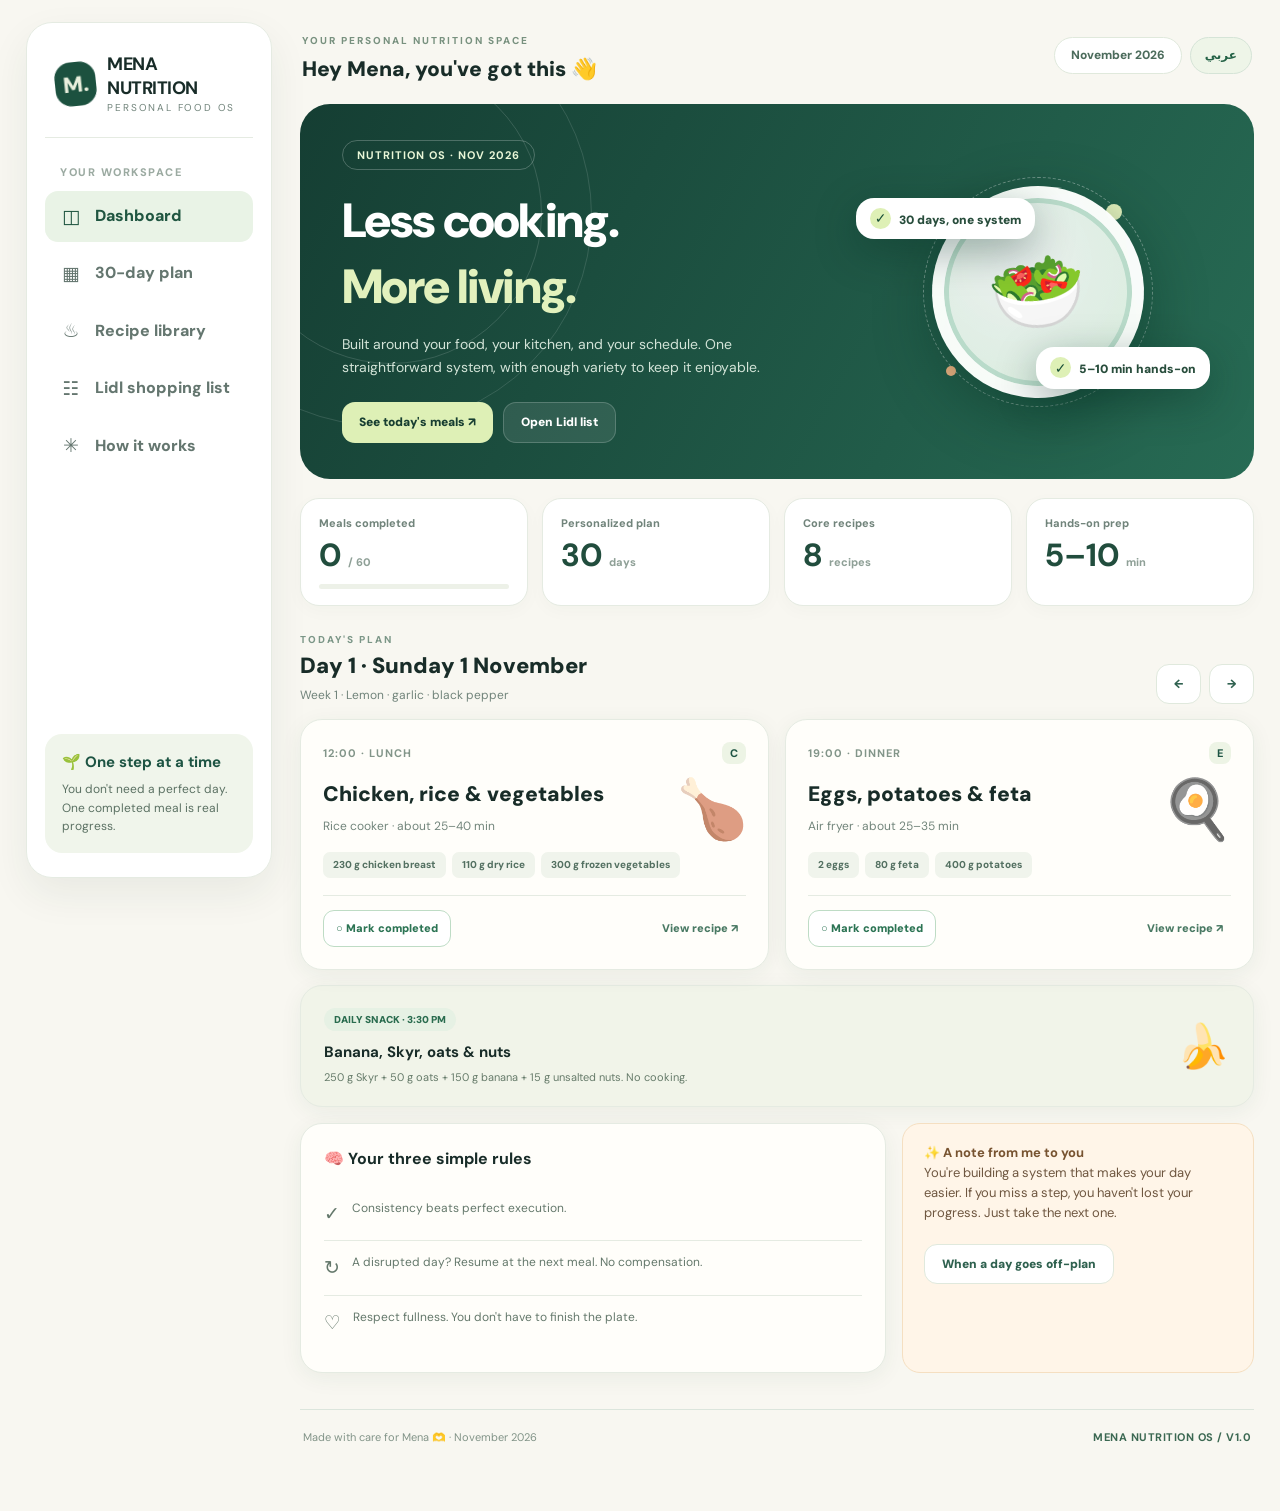
==== index.html @ a4ba0a3b "Publish English dashboard as main page" ====
<!doctype html>
<html lang="en" dir="ltr">
<head>
  <meta charset="utf-8">
  <meta name="viewport" content="width=device-width, initial-scale=1">
  <meta name="theme-color" content="#173c32">
  <meta name="description" content="Mena Nutrition OS: a personal 30-day meal plan with eight easy air-fryer and rice-cooker recipes, progress tracking and a Lidl shopping list.">
  <title>Mena Nutrition OS | November 2026</title>
  <link rel="preconnect" href="https://fonts.googleapis.com">
  <link rel="preconnect" href="https://fonts.gstatic.com" crossorigin>
  <link href="https://fonts.googleapis.com/css2?family=Cairo:wght@400;500;600;700;800;900&family=DM+Sans:wght@400;500;600;700&display=swap" rel="stylesheet">
  <link rel="stylesheet" href="style.css">
  <style>
    body{font-family:'DM Sans',system-ui,sans-serif;line-height:1.55}
    .nav-btn,.recipe-card,.calendar-day{text-align:left}
    .hero h2{letter-spacing:-1.7px}
    .hero p{line-height:1.7}
    .hero-art{order:2}
    .logo{letter-spacing:0}
    .meal-icon{left:auto;right:20px}
    .bubble1{right:auto;left:-8px}.bubble2{left:auto;right:2px}
    .bubble1:before,.bubble2:before{margin-left:0;margin-right:8px}
    .modal-close{left:auto;right:17px}
    .guide ul,.modal-list{padding-left:20px;padding-right:0}
    .shop-item input{margin-left:0;margin-right:8px}
    .calendar-food{font-size:10px}
    .footer strong{letter-spacing:.5px}
    .lang-btn{font-size:12px;border:1px solid #d5e4d7;border-radius:99px;padding:8px 14px;background:#eef5e8;color:#246246;font-weight:900}
    .lang-btn:hover{background:#ddecdb}
    .top-actions{display:flex;align-items:center;gap:8px}
    .meal-card-footer .mark-done{font-family:'DM Sans',sans-serif}
    @media(max-width:820px){.hero-art{left:auto;right:-95px}.topbar .today-pill{display:none}}
  </style>
</head>
<body>
<div class="shell">
  <aside class="sidebar">
    <div class="logo"><div class="logo-mark">M.</div><div><strong>MENA NUTRITION</strong><small>PERSONAL FOOD OS</small></div></div>
    <div class="nav-title">YOUR WORKSPACE</div>
    <nav class="nav" aria-label="Main navigation">
      <button class="nav-btn active" data-section="dashboard"><span class="nav-icon">◫</span>Dashboard</button>
      <button class="nav-btn" data-section="calendar"><span class="nav-icon">▦</span>30-day plan</button>
      <button class="nav-btn" data-section="recipes"><span class="nav-icon">♨</span>Recipe library</button>
      <button class="nav-btn" data-section="shopping"><span class="nav-icon">☷</span>Lidl shopping list</button>
      <button class="nav-btn" data-section="guide"><span class="nav-icon">✳</span>How it works</button>
    </nav>
    <div class="sidebar-bottom"><b>🌱 One step at a time</b>You don't need a perfect day. One completed meal is real progress.</div>
  </aside>
  <main class="main">
    <header class="topbar"><div><span class="eyebrow">YOUR PERSONAL NUTRITION SPACE</span><h1>Hey Mena, you've got this 👋</h1></div><div class="top-actions"><div class="today-pill" id="today-date">November 2026</div><a class="lang-btn" href="ar.html" lang="ar" dir="rtl">عربي</a></div></header>
    <section class="hero"><div class="hero-copy"><div class="hero-tag">NUTRITION OS · NOV 2026</div><h2>Less cooking.<br><span>More living.</span></h2><p>Built around your food, your kitchen, and your schedule. One straightforward system, with enough variety to keep it enjoyable.</p><div class="hero-actions"><button class="btn btn-primary" data-go="dashboard">See today's meals ↗</button><button class="btn btn-ghost" data-go="shopping">Open Lidl list</button></div></div><div class="hero-art" aria-hidden="true"><div class="orbit"></div><div class="plate">🥗</div><div class="food-bubble bubble1">30 days, one system</div><div class="food-bubble bubble2">5–10 min hands-on</div></div></section>
    <div class="stats" aria-label="Program overview">
      <div class="stat"><div class="stat-label">Meals completed</div><div class="stat-main"><div class="stat-value" id="stat-done">0</div><div class="stat-unit">/ 60</div></div><div class="stat-progress"><span id="stat-bar"></span></div></div>
      <div class="stat"><div class="stat-label">Personalized plan</div><div class="stat-main"><div class="stat-value">30</div><div class="stat-unit">days</div></div></div>
      <div class="stat"><div class="stat-label">Core recipes</div><div class="stat-main"><div class="stat-value">8</div><div class="stat-unit">recipes</div></div></div>
      <div class="stat"><div class="stat-label">Hands-on prep</div><div class="stat-main"><div class="stat-value">5–10</div><div class="stat-unit">min</div></div></div>
    </div>
    <section class="section active" id="dashboard">
      <div class="section-title"><div><div class="kicker">TODAY'S PLAN</div><h3 id="day-heading">Day one</h3><p id="day-subtitle">Two main meals, one easy snack. That's the structure.</p></div><div style="display:flex;gap:8px"><button class="btn btn-outline" id="prev-day" aria-label="Previous day">←</button><button class="btn btn-outline" id="next-day" aria-label="Next day">→</button></div></div>
      <div class="day-grid" id="today-meals"></div>
      <div style="height:15px"></div>
      <div class="snack-card card"><div><span class="badge">DAILY SNACK · 3:30 PM</span><h4 style="margin-top:10px">Banana, Skyr, oats & nuts</h4><p>250 g Skyr + 50 g oats + 150 g banana + 15 g unsalted nuts. No cooking.</p></div><div class="snack-emoji" aria-hidden="true">🍌</div></div>
      <div class="info-row"><div class="card info-panel"><h4>🧠 Your three simple rules</h4><div class="rule"><span class="rule-icon">✓</span><span>Consistency beats perfect execution.</span></div><div class="rule"><span class="rule-icon">↻</span><span>A disrupted day? Resume at the next meal. No compensation.</span></div><div class="rule"><span class="rule-icon">♡</span><span>Respect fullness. You don't have to finish the plate.</span></div></div><div class="note-card"><b>✨ A note from me to you</b><br>You're building a system that makes your day easier. If you miss a step, you haven't lost your progress. Just take the next one.<br><br><button class="btn btn-outline" id="reset-support">When a day goes off-plan</button></div></div>
    </section>
    <section class="section" id="calendar"><div class="section-title"><div><div class="kicker">YOUR NOVEMBER ROADMAP</div><h3>Thirty days. Zero daily decisions.</h3><p>The weekly structure stays the same; the flavors change.</p></div></div><div class="week-tabs" id="week-tabs"></div><div class="week-banner" id="week-banner"></div><div class="calendar" id="calendar-grid"></div></section>
    <section class="section" id="recipes"><div class="section-title"><div><div class="kicker">RECIPE LIBRARY</div><h3>Eight meals you'll actually make</h3><p>Open any recipe for exact amounts and an appliance-friendly method.</p></div></div><div class="recipe-tools"><div class="filters"><button class="filter active" data-filter="all">All recipes</button><button class="filter" data-filter="rice">🍚 Rice cooker</button><button class="filter" data-filter="air">♨ Air fryer</button></div><span class="badge">Portions for one adult</span></div><div class="recipes-grid" id="recipes-grid"></div></section>
    <section class="section" id="shopping"><div class="section-title"><div><div class="kicker">YOUR LIDL RUN, SIMPLIFIED</div><h3>One list. Ready to shop. 🛒</h3><p>Stock your pantry monthly and buy fresh items each week.</p></div><div class="shop-actions"><button class="btn btn-outline" id="copy-shopping">⧉ Copy list</button><button class="btn btn-outline" id="reset-shopping">↻ Reset checks</button></div></div><div class="shopping-intro"><div class="shopping-callout"><h4>🧺 Shop in two simple rounds</h4><p>Buy rice, oats, tins, oil and seasonings for the whole month. Then get chicken, fish, potatoes, vegetables, Skyr and bananas weekly. Freeze extra raw meat in single-meal portions.</p></div><div class="shopping-info"><b id="shopping-count">0 / 0</b><span>items checked off</span></div></div><div class="shopping-list" id="shopping-groups"></div></section>
    <section class="section" id="guide"><div class="section-title"><div><div class="kicker">YOUR QUICK-START GUIDE</div><h3>Make the machines do the work</h3><p>Actual cooking times depend on your appliance and portion size.</p></div></div><div class="guide-grid"><div class="card guide"><div class="guide-big">🍚</div><h4>Rice cooker</h4><p>Rice and vegetables go in the pot. Salmon or chicken can go in a steaming tray only if your model supports cooking them safely. Follow its water markings.</p><ul><li>Add canned tuna after the rice finishes.</li><li>Chicken must reach 74°C inside; salmon 63°C.</li><li>Never leave cooked rice cooling in the cooker.</li></ul></div><div class="card guide"><div class="guide-big">♨️</div><h4>Air fryer</h4><p>Start small potato cubes at about 190°C for 12–15 minutes, then add the protein and vegetables at the right time for your basket and cut sizes.</p><ul><li>Ground beef must reach 71°C internally.</li><li>Cook eggs and egg dishes until fully set.</li><li>Times are guides; a food thermometer matters.</li></ul></div><div class="card guide"><div class="guide-big">🥣</div><h4>Your eating rhythm</h4><p>12:00 first meal, 15:30 Skyr-and-banana snack, 19:00 second meal.</p><p>Times are flexible. Eat earlier or add enough food when you're genuinely hungry. The plan shouldn't force excessive restriction or fasting.</p></div><div class="card guide"><div class="guide-big">🌱</div><h4>Numbers are guides</h4><p>Roughly 2,200–2,400 kcal and around 120–160 g protein per day, depending on products and preparation. These are estimates, not a strict calorie prescription.</p><p>Regular eating and comfortable fullness matter more than hitting exact numbers.</p></div></div><div class="note-card" style="margin-top:17px"><b>⚠️ Rice safety:</b> Cool cooked rice promptly, refrigerate and use within 24 hours, or freeze it. Reheat until steaming hot, only once. Use a thermometer for meat and fish, especially when steaming raw proteins.</div><div class="disclaimer">Personal food-organization plan, based on the stated preferences. Not written or medically approved by a dietitian or physician. General references: German Nutrition Society (DGE), Food Standards Agency, FoodSafety.gov.</div></section>
    <footer class="footer"><span>Made with care for Mena 🫶 · November 2026</span><strong>MENA NUTRITION OS / V1.0</strong></footer>
  </main>
</div>
<nav class="mobile-nav" aria-label="Mobile navigation"><button class="active" data-section="dashboard"><span>◫</span>Today</button><button data-section="calendar"><span>▦</span>Month</button><button data-section="recipes"><span>♨</span>Recipes</button><button data-section="shopping"><span>☷</span>Lidl</button><button data-section="guide"><span>✳</span>Guide</button></nav>
<div class="modal-backdrop" id="modal-backdrop" role="presentation"><div class="modal" role="dialog" aria-modal="true" aria-labelledby="modal-heading"><button class="modal-close" id="close-modal" aria-label="Close">×</button><div id="modal-content"></div></div></div>
<div class="toast" id="toast" role="status" aria-live="polite"></div>
<script>
(() => {
 'use strict';
 const ingredients={
  C:['230 g chicken breast','110 g dry rice','300 g frozen vegetables','10 g olive oil'],
  P:['230 g chicken breast','450 g potatoes','300 g vegetables','15 g olive oil'],
  L:['180 g salmon','100 g dry rice','300 g vegetables','5 g olive oil'],
  T:['150 g drained tuna','110 g dry rice','300 g vegetables','50 g feta','10 g olive oil'],
  K:['200 g lean ground beef','450 g potatoes','300 g vegetables','100 g passata','15 g olive oil'],
  E:['2 eggs','80 g feta','400 g potatoes','300 g vegetables','10 g olive oil'],
  B:['240 g drained chickpeas','70 g dry rice','1 egg','50 g feta','300 g vegetables','100 g passata','10 g olive oil'],
  S:['180 g salmon','400 g potatoes','300 g vegetables','10 g olive oil']
 };
 const recipes={
  C:{name:'Chicken, rice & vegetables',emoji:'🍗',device:'rice',mins:'25–40',tag:'Rice cooker',steps:['Rinse the rice, add water according to your cooker, then add the vegetables.','Place small pieces of raw chicken in a steamer tray designed for cooking meat, if your model supports it.','Run the cooker until the chicken reaches 74°C at its center. If your cooker cannot steam meat reliably, cook the chicken in the air fryer instead.'],tip:'Try lemon, garlic and black pepper. Never assume a rice cycle fully cooks chicken.'},
  P:{name:'Chicken & crispy potatoes',emoji:'🍟',device:'air',mins:'25–35',tag:'Air fryer',steps:['Dice the potatoes, coat with oil and seasoning.','Start the potatoes at about 190°C for 12–15 minutes.','Add the chicken and vegetables, then continue until the chicken is fully cooked and reads 74°C inside. Toss as needed.'],tip:'For a richer flavor, replace 5 g of the oil with 5 g ghee rather than adding it on top.'},
  L:{name:'Salmon, rice & vegetables',emoji:'🐟',device:'rice',mins:'20–35',tag:'Rice cooker',steps:['Rinse rice and set the water according to your cooker.','Add the vegetables; place salmon in the steaming basket above the rice.','Cook until rice is ready and salmon reaches 63°C or flakes easily and is opaque. Finish with lemon.'],tip:'Defrost frozen salmon according to its package instructions.'},
  T:{name:'Tuna, rice & feta',emoji:'🥫',device:'rice',mins:'20–30',tag:'Rice cooker',steps:['Cook the rice and vegetables in the rice cooker.','After cooking, stir in drained tuna, feta and olive oil.','Season with lemon and black pepper, then serve.'],tip:'Your easiest backup meal on a busy day. No raw meat to prepare.'},
  K:{name:'Lean beef kofta & potatoes',emoji:'🥩',device:'air',mins:'25–35',tag:'Air fryer',steps:['Shape the lean mince into small kofta patties with cumin and paprika.','Start the potatoes in the air fryer, then add the kofta and vegetables as space allows.','Cook the ground beef to 71°C internally. Serve with seasoned passata.'],tip:'Split a 400 g ground-beef pack into two 200 g portions and freeze the second.'},
  E:{name:'Eggs, potatoes & feta',emoji:'🍳',device:'air',mins:'25–35',tag:'Air fryer',steps:['Begin cooking the potatoes and vegetables first.','Combine eggs and feta in an air-fryer-safe baking dish, then place it with the potatoes.','Continue until the eggs are fully set.'],tip:'Paprika and chili give this one an Egyptian-inspired flavor.'},
  B:{name:'Chickpea, rice & egg bowl',emoji:'🫘',device:'rice',mins:'25–35',tag:'Rice cooker',steps:['Combine rice, drained chickpeas, vegetables, passata and suitable water.','Cook the egg thoroughly using an appropriate steamer tray or a separate safe step for your cooker.','Stir in feta and olive oil after cooking.'],tip:'Chickpeas add fiber and variety without making you prepare another meat portion.'},
  S:{name:'Salmon & roasted potatoes',emoji:'🐠',device:'air',mins:'25–35',tag:'Air fryer',steps:['Season potato cubes with oil, garlic and rosemary, then start cooking them.','Add the salmon and vegetables later, to avoid drying out the fish.','Cook until salmon reaches 63°C or is opaque and flakes easily.'],tip:'A squeeze of fresh lemon at serving makes a big difference.'}
 };
 const pattern=[['C','E'],['P','T'],['L','B'],['K','E'],['C','B'],['S','P'],['P','B']];
 const flavors=[['Lemon · garlic · black pepper','Start fresh and simple.'],['Paprika · cumin · chili','An Egyptian-inspired twist.'],['Curry · turmeric · garlic','A new flavor without new complexity.'],['Thyme · rosemary · lemon','Herbs, comfort and familiar staples.'],['Your favorite seasoning','Finish with whatever worked best.']];
 const days=Array.from({length:30},(_,i)=>({number:i+1,lunch:pattern[i%7][0],dinner:pattern[i%7][1]}));
 const shopping={
  pantry:{title:'📦 Monthly pantry run',subtitle:'Buy once at the beginning',items:[['Golden Sun rice','3 kg'],['Oats / Haferflocken','1.5 kg'],['Nixe tuna in its own juice','5 cans, ~150 g drained each'],['Canned chickpeas','12 cans, ~240 g drained each'],['Olive oil','1 liter'],['Unsalted nuts','500 g'],['Passierte Tomaten','4 × 500 g'],['Spices','Garlic, pepper, cumin, paprika, curry, thyme, rosemary']]},
  weekly:{title:'🥬 Weekly fresh run · weeks 1–4',subtitle:'Repeat this list each week',items:[['Chicken breast / Hähnchenbrust','1.15 kg'],['Ocean Sea salmon fillets','360–400 g'],['Metzgerfrisch Rinderhackfleisch light','200 g (400 g pack lasts 2 weeks)'],['Potatoes / Kartoffeln','3 kg'],['Frozen mixed vegetables, no sauce','4.2 kg'],['Eggs / Eier','7'],['Feta Natur','360 g'],['Milbona Skyr Natur','1.75 kg (buy 4 × 500 g)'],['Bananas / Bananen','~1.05 kg']]},
  last:{title:'🌿 Final two days · Nov 29–30',subtitle:'In addition to remaining pantry items',items:[['Chicken breast','460 g'],['Potatoes','850 g'],['Frozen vegetables','1.2 kg'],['Eggs','2'],['Feta','130 g'],['Milbona Skyr Natur','500 g'],['Bananas','300 g']]}
 };
 const key='mena-nutrition-os-v1';let saved={};try{saved=JSON.parse(localStorage.getItem(key))||{}}catch(e){}
 const state={day:Math.min(30,Math.max(1,Number(saved.day)||1)),week:Math.min(5,Math.max(1,Number(saved.week)||1)),done:saved.done||{},shopping:saved.shopping||{},filter:'all',section:'dashboard'};
 const $=s=>document.querySelector(s),$$=s=>Array.from(document.querySelectorAll(s));
 function save(){try{localStorage.setItem(key,JSON.stringify({day:state.day,week:state.week,done:state.done,shopping:state.shopping}))}catch(e){}}
 function escapeHtml(t){return String(t).replace(/[&<>"']/g,c=>({'&':'&amp;','<':'&lt;','>':'&gt;','"':'&quot;',"'":'&#39;'}[c]))}
 function toast(t){const e=$('#toast');e.textContent=t;e.classList.add('show');clearTimeout(toast.timer);toast.timer=setTimeout(()=>e.classList.remove('show'),2300)}
 function navigate(id){state.section=id;$$('.section').forEach(e=>e.classList.toggle('active',e.id===id));$$('[data-section]').forEach(e=>e.classList.toggle('active',e.dataset.section===id));window.scrollTo({top:0,behavior:'smooth'});if(id==='calendar')renderCalendar();if(id==='recipes')renderRecipes();if(id==='shopping')renderShopping()}
 function isDone(d,s){return !!state.done[`${d}-${s}`]}
 function completed(){return Object.values(state.done).filter(Boolean).length}
 function toggleDone(d,s){const k=`${d}-${s}`;state.done[k]=!state.done[k];save();renderDashboard();renderStats();if(state.section==='calendar')renderCalendar();toast(state.done[k]?'Nice work, Mena! ✓':'Progress updated')}
 function renderStats(){const n=completed();$('#stat-done').textContent=n;$('#stat-bar').style.width=(n/60*100)+'%'}
 function renderDashboard(){const d=days[state.day-1];const date=new Date(2026,10,d.number).toLocaleDateString('en-GB',{day:'numeric',month:'long',weekday:'long'});$('#day-heading').textContent=`Day ${d.number} · ${date}`;$('#day-subtitle').textContent=`Week ${Math.ceil(d.number/7)} · ${flavors[Math.floor((d.number-1)/7)][0]}`;$('#prev-day').disabled=d.number===1;$('#next-day').disabled=d.number===30;$('#today-meals').innerHTML=[['lunch',d.lunch,'12:00','LUNCH'],['dinner',d.dinner,'19:00','DINNER']].map(([slot,id,time,label])=>{const r=recipes[id];return `<article class="card meal-card"><div class="meal-top"><span class="meal-time">${time} · ${label}</span><span class="recipe-id">${id}</span></div><div class="meal-icon" aria-hidden="true">${r.emoji}</div><h4>${r.name}</h4><p>${r.tag} · about ${r.mins} min</p><div class="meal-ingredients">${ingredients[id].slice(0,3).map(i=>`<span class="ingredient-chip">${escapeHtml(i)}</span>`).join('')}</div><div class="meal-card-footer"><button class="mark-done ${isDone(d.number,slot)?'done':''}" data-done="${d.number}-${slot}">${isDone(d.number,slot)?'✓ Completed':'○ Mark completed'}</button><button class="link-btn" data-recipe="${id}">View recipe ↗</button></div></article>`}).join('')}
 function renderCalendar(){const w=state.week;$('#week-tabs').innerHTML=Array.from({length:5},(_,i)=>`<button class="week-tab ${w===i+1?'active':''}" data-week="${i+1}">Week ${i+1}</button>`).join('');$('#week-banner').innerHTML=`<span><b>Flavor focus:</b> ${flavors[w-1][0]}</span><span>${flavors[w-1][1]}</span>`;$('#calendar-grid').innerHTML=days.filter(d=>Math.ceil(d.number/7)===w).map(d=>`<button class="calendar-day ${state.day===d.number?'selected':''}" data-day="${d.number}"><div class="calendar-day-top"><span class="calendar-num">${d.number}</span><small>NOV</small></div><div class="calendar-food">${recipes[d.lunch].emoji} ${recipes[d.lunch].name}<br>${recipes[d.dinner].emoji} ${recipes[d.dinner].name}</div><div class="mini-dots"><i class="dot ${isDone(d.number,'lunch')?'on':''}"></i><i class="dot ${isDone(d.number,'dinner')?'on':''}"></i></div></button>`).join('')}
 function renderRecipes(){$('#recipes-grid').innerHTML=Object.entries(recipes).filter(([,r])=>state.filter==='all'||r.device===state.filter).map(([id,r])=>`<button class="recipe-card" data-recipe="${id}"><div class="recipe-visual ${r.device}"><span class="device-tag">${r.tag}</span>${r.emoji}</div><div class="recipe-details"><h4>${r.name}</h4><p>${ingredients[id].slice(0,2).join(' · ')}</p><div class="recipe-meta"><span>${r.mins} min</span><span>Open ↗</span></div></div></button>`).join('');$$('.filter').forEach(f=>f.classList.toggle('active',f.dataset.filter===state.filter))}
 function renderShopping(){let total=0,n=0;$('#shopping-groups').innerHTML=Object.entries(shopping).map(([g,data])=>`<div class="card shopping-group"><h4>${data.title}</h4><small>${data.subtitle}</small><div style="height:9px"></div>${data.items.map(([name,qty],i)=>{const k=`${g}-${i}`,on=!!state.shopping[k];total++;if(on)n++;return `<label class="shop-item ${on?'checked':''}"><span style="display:flex;align-items:center;gap:5px"><input type="checkbox" data-shop="${k}" ${on?'checked':''}><span class="item-name">${escapeHtml(name)}</span></span><span class="shop-qty">${escapeHtml(qty)}</span></label>`}).join('')}</div>`).join('');$('#shopping-count').textContent=`${n} / ${total}`}
 function openRecipe(id){const r=recipes[id];if(!r)return;$('#modal-content').innerHTML=`<div class="modal-hero">${r.emoji}</div><div class="eyebrow">${r.tag.toUpperCase()} · RECIPE ${id}</div><h3 id="modal-heading">${r.name}</h3><p class="modal-sub">Quick prep · about ${r.mins} min to cook · one adult</p><div class="modal-ing">${ingredients[id].map(i=>`<span class="ingredient-chip">${escapeHtml(i)}</span>`).join('')}</div><b>Method</b><ol class="modal-list">${r.steps.map(x=>`<li>${escapeHtml(x)}</li>`).join('')}</ol><div class="tip">💚 ${escapeHtml(r.tip)}</div>`;$('#modal-backdrop').classList.add('show');$('#close-modal').focus()}
 function support(){$('#modal-content').innerHTML='<div class="modal-hero">🫶</div><div class="eyebrow">RESTART PROTOCOL</div><h3 id="modal-heading">Nothing is ruined, Mena.</h3><p class="modal-sub">A missed meal or a messy day never erases your progress.</p><ol class="modal-list"><li>No punishment and no compensatory fasting.</li><li>Have your next regular meal when you are hungry.</li><li>Short on time? Make the tuna, rice and vegetables.</li><li>Continue where you are. Keep your progress.</li></ol><div class="tip">Consistency means knowing how to restart, not never slipping up.</div>';$('#modal-backdrop').classList.add('show')}
 function closeModal(){$('#modal-backdrop').classList.remove('show')}
 function fallbackCopy(t){const a=document.createElement('textarea');a.value=t;a.style.position='fixed';a.style.left='-9999px';document.body.appendChild(a);a.select();try{document.execCommand('copy');toast('Shopping list copied ✓')}catch(e){toast('Copy is not available here')}a.remove()}
 function copyShopping(){const t=Object.values(shopping).map(g=>g.title+'\n'+g.items.map(i=>'☐ '+i[0]+': '+i[1]).join('\n')).join('\n\n');if(navigator.clipboard&&window.isSecureContext)navigator.clipboard.writeText(t).then(()=>toast('Shopping list copied ✓')).catch(()=>fallbackCopy(t));else fallbackCopy(t)}
 document.addEventListener('click',e=>{const nav=e.target.closest('[data-section],[data-go]');if(nav){navigate(nav.dataset.section||nav.dataset.go);return}const done=e.target.closest('[data-done]');if(done){const [d,s]=done.dataset.done.split('-');toggleDone(Number(d),s);return}const recipe=e.target.closest('[data-recipe]');if(recipe){openRecipe(recipe.dataset.recipe);return}const wk=e.target.closest('[data-week]');if(wk){state.week=Number(wk.dataset.week);save();renderCalendar();return}const day=e.target.closest('[data-day]');if(day){state.day=Number(day.dataset.day);save();renderDashboard();navigate('dashboard');return}const f=e.target.closest('[data-filter]');if(f){state.filter=f.dataset.filter;renderRecipes()}});
 document.addEventListener('change',e=>{if(e.target.dataset.shop){state.shopping[e.target.dataset.shop]=e.target.checked;save();renderShopping()}});
 $('#prev-day').addEventListener('click',()=>{state.day=Math.max(1,state.day-1);save();renderDashboard()});
 $('#next-day').addEventListener('click',()=>{state.day=Math.min(30,state.day+1);save();renderDashboard()});
 $('#copy-shopping').addEventListener('click',copyShopping);
 $('#reset-shopping').addEventListener('click',()=>{if(confirm('Clear all shopping checkmarks?')){state.shopping={};save();renderShopping();toast('Checklist reset')}});
 $('#reset-support').addEventListener('click',support);
 $('#close-modal').addEventListener('click',closeModal);
 $('#modal-backdrop').addEventListener('click',e=>{if(e.target.id==='modal-backdrop')closeModal()});
 document.addEventListener('keydown',e=>{if(e.key==='Escape')closeModal()});
 const now=new Date();$('#today-date').textContent=now.getFullYear()===2026&&now.getMonth()===10?new Intl.DateTimeFormat('en-GB',{day:'numeric',month:'long',year:'numeric'}).format(now):'November 2026';
 if(!saved.day&&now.getFullYear()===2026&&now.getMonth()===10){state.day=now.getDate();state.week=Math.ceil(state.day/7)}
 renderStats();renderDashboard();renderCalendar();renderRecipes();renderShopping();
})();
</script>
</body>
</html>
---- style.css ----
:root{color-scheme:light;--ink:#182c28;--muted:#71847b;--green:#1d5443;--green2:#28765e;--lime:#d9edbf;--cream:#f8f7f1;--paper:#fffefa;--line:#e5ebe2;--orange:#efae74;--shadow:0 16px 40px rgba(22,57,42,.07);--radius:22px}
    *{box-sizing:border-box}html{scroll-behavior:smooth}body{margin:0;background:var(--cream);color:var(--ink);font-family:'Cairo',system-ui,sans-serif;line-height:1.65}button,input{font:inherit}button{cursor:pointer}a{color:inherit;text-decoration:none}button:focus-visible,a:focus-visible,input:focus-visible{outline:3px solid #edb878;outline-offset:3px}
    .shell{max-width:1420px;margin:auto;display:grid;grid-template-columns:246px minmax(0,1fr);gap:28px;padding:22px 26px 46px}.sidebar{position:sticky;top:22px;align-self:start;min-height:calc(100vh - 44px);background:#fff;border:1px solid var(--line);border-radius:26px;padding:24px 18px;display:flex;flex-direction:column;box-shadow:var(--shadow)}.logo{display:flex;align-items:center;gap:11px;padding:5px 10px 21px;border-bottom:1px solid var(--line)}.logo-mark{background:#1c513f;color:#e9efdd;border-radius:16px;width:44px;height:44px;display:grid;place-items:center;font:900 22px 'DM Sans',sans-serif;transform:rotate(-6deg)}.logo strong{display:block;font:700 18px 'DM Sans',sans-serif;letter-spacing:-.5px}.logo small{display:block;color:var(--muted);font-size:10px;font-family:'DM Sans',sans-serif;letter-spacing:1.8px}.nav-title{color:#9baaa1;font-size:11px;font-weight:800;letter-spacing:1.5px;padding:26px 15px 10px}.nav{display:grid;gap:6px}.nav-btn{display:flex;align-items:center;gap:12px;border:0;background:transparent;color:#64766f;border-radius:13px;padding:11px 14px;text-align:right;font-weight:800;width:100%;transition:.2s}.nav-btn:hover{background:#f2f6ee;color:var(--green)}.nav-btn.active{background:#e9f3e6;color:#205641}.nav-icon{font-size:19px;width:24px;text-align:center}.sidebar-bottom{margin-top:auto;border-radius:17px;padding:17px;background:#f0f5eb;font-size:12px;color:#5b7163}.sidebar-bottom b{display:block;font-size:15px;color:var(--green);margin-bottom:6px}
    .main{min-width:0}.topbar{display:flex;align-items:center;justify-content:space-between;gap:20px;margin:5px 2px 20px}.eyebrow{font-family:'DM Sans',sans-serif;font-size:10px;letter-spacing:2px;text-transform:uppercase;font-weight:800;color:#78917f}.topbar h1{font-size:21px;margin:3px 0 0;font-weight:900;line-height:1.4}.today-pill{border:1px solid #e0e9dc;border-radius:100px;background:#fff;padding:8px 16px;font-size:12px;font-weight:800;color:#4c6c5c;white-space:nowrap}.hero{position:relative;overflow:hidden;background:linear-gradient(118deg,#153e33,#276b54);border-radius:30px;min-height:310px;color:#fff;padding:36px 42px;display:grid;grid-template-columns:1.2fr .8fr;align-items:center;isolation:isolate}.hero:before{content:"";position:absolute;z-index:-1;border:1px solid #ffffff20;width:420px;height:420px;border-radius:50%;left:-130px;top:-100px}.hero:after{content:"";position:absolute;z-index:-1;border:1px solid #ffffff24;width:300px;height:300px;border-radius:50%;left:-60px;top:-42px}.hero-copy{max-width:620px}.hero-tag{display:inline-flex;align-items:center;gap:8px;padding:7px 14px;border:1px solid #ffffff3b;color:#e9f7d8;border-radius:99px;font:700 11px 'DM Sans',sans-serif;letter-spacing:1px}.hero h2{font-size:clamp(29px,3.8vw,48px);line-height:1.38;letter-spacing:-1.3px;font-weight:900;max-width:610px;margin:18px 0 12px}.hero h2 span{color:#e2f1bd}.hero p{max-width:450px;font-size:14px;color:#d3e4d8;margin:0 0 22px}.hero-actions{display:flex;flex-wrap:wrap;gap:10px}.btn{border:0;border-radius:13px;padding:10px 17px;font-size:12px;font-weight:900;display:inline-flex;justify-content:center;align-items:center;gap:9px;transition:.2s}.btn:hover{transform:translateY(-2px)}.btn-primary{background:#def0b6;color:#173e31}.btn-ghost{background:#ffffff18;color:#fff;border:1px solid #ffffff30}.btn-outline{background:#fff;color:#2f614f;border:1px solid #e0e9dd}.hero-art{height:250px;position:relative;display:grid;place-items:center}.orbit{position:absolute;width:230px;height:230px;border:1px dashed #ffffff60;border-radius:50%;animation:float 14s linear infinite}.orbit:before,.orbit:after{content:"";position:absolute;width:16px;height:16px;border-radius:50%;background:#e7f3bf;top:26px;right:30px}.orbit:after{background:#f9b886;width:10px;height:10px;left:22px;right:auto;top:auto;bottom:30px}.plate{width:212px;height:212px;display:grid;place-items:center;background:radial-gradient(circle at 40% 34%,#ffffffe8,#d7ecdc);border:12px solid #ffffffc9;border-radius:50%;box-shadow:0 18px 60px #062d2170,inset 0 0 0 5px #b9dbca;transform:rotate(-8deg);font-size:79px}.food-bubble{position:absolute;background:#fff;color:#284d3c;border-radius:18px;box-shadow:0 12px 40px #092c2360;padding:10px 14px;font-weight:900;font-size:12px;white-space:nowrap}.bubble1{right:-8px;top:31px}.bubble2{left:2px;bottom:28px}.bubble1:before,.bubble2:before{content:'✓';display:inline-grid;place-items:center;background:#def0b6;color:#164c35;border-radius:50%;width:21px;height:21px;margin-left:8px;font:900 14px system-ui}@keyframes float{to{transform:rotate(360deg)}}
    .stats{display:grid;grid-template-columns:repeat(4,1fr);gap:14px;margin:19px 0 27px}.stat{background:#fff;border:1px solid var(--line);border-radius:19px;padding:16px 18px;min-height:108px;box-shadow:0 5px 18px #193f2707}.stat-label{font-size:11px;color:var(--muted);font-weight:800}.stat-main{display:flex;align-items:baseline;gap:6px;margin:7px 0 0}.stat-value{font-family:'DM Sans',sans-serif;font-size:32px;font-weight:700;color:#214d3d;line-height:1}.stat-unit{color:#8fa097;font-size:11px;font-weight:800}.stat-progress{height:5px;background:#edf1e8;border-radius:30px;margin-top:13px;overflow:hidden}.stat-progress span{display:block;height:100%;background:#4e9b72;border-radius:30px;width:0;transition:.3s}
    .section{display:none;animation:fade .22s ease-out}.section.active{display:block}@keyframes fade{from{opacity:.45;transform:translateY(8px)}to{opacity:1;transform:none}}.section-title{display:flex;align-items:end;justify-content:space-between;gap:15px;margin:26px 0 15px}.section-title h3{font-size:22px;line-height:1.3;font-weight:900;margin:0}.section-title p{margin:5px 0 0;color:var(--muted);font-size:12px}.kicker{color:#7b9687;font:800 10px 'DM Sans',sans-serif;letter-spacing:2px;text-transform:uppercase;margin-bottom:6px}.card{background:var(--paper);border:1px solid var(--line);border-radius:var(--radius);box-shadow:0 5px 22px #274b3710}.day-grid{display:grid;grid-template-columns:1fr 1fr;gap:16px}.meal-card{padding:22px;position:relative;overflow:hidden}.meal-top{display:flex;align-items:center;justify-content:space-between}.meal-time{font:700 11px 'DM Sans',sans-serif;color:#829589;letter-spacing:1px}.recipe-id{font:800 11px 'DM Sans',sans-serif;background:#edf4e5;border-radius:8px;padding:4px 8px;color:var(--green)}.meal-card h4{font-size:21px;font-weight:900;margin:14px 0 6px}.meal-card p{font-size:12px;color:#72857b;margin:0}.meal-icon{font-size:58px;position:absolute;left:20px;top:45px;opacity:.72}.meal-ingredients{display:flex;gap:6px;flex-wrap:wrap;margin:17px 0}.ingredient-chip{font-size:10px;padding:5px 10px;background:#f0f4ec;color:#537061;border-radius:7px;font-weight:800}.meal-card-footer{display:flex;gap:10px;align-items:center;justify-content:space-between;border-top:1px solid var(--line);padding-top:14px}.mark-done{border:1px solid #bedcc5;color:#2c7454;background:#fff;border-radius:11px;padding:9px 12px;font-size:11px;font-weight:900}.mark-done.done{background:#e3f3da;border-color:#bfdab8}.link-btn{background:none;border:none;padding:8px;color:#497963;font-weight:900;font-size:11px}.snack-card{padding:20px 23px;display:flex;align-items:center;justify-content:space-between;gap:14px;background:#f1f4e9}.snack-card h4{margin:0;font-size:15px}.snack-card p{font-size:11px;color:#667b6a;margin:5px 0 0}.snack-emoji{font-size:43px}.note-card{background:#fff5e8;border:1px solid #f5dfc1;border-radius:18px;padding:19px 21px;font-size:13px;color:#6f5740}.note-card b{color:#775330}.info-row{display:grid;grid-template-columns:1.25fr .75fr;gap:16px;margin-top:16px}.info-panel{padding:23px}.info-panel h4{font-size:16px;margin:0 0 15px}.rule{display:flex;align-items:start;gap:12px;border-top:1px solid var(--line);padding:12px 0;font-size:12px;color:#64786b}.rule:first-of-type{border:0}.rule-icon{font-size:19px}.badge{font-size:10px;font-weight:900;border-radius:99px;padding:5px 10px;background:#e6f1e4;color:#2a6c4f;white-space:nowrap}
    .week-tabs{display:flex;gap:8px;flex-wrap:wrap}.week-tab{border:1px solid #dbe6d9;background:#fff;border-radius:12px;padding:9px 15px;font-size:11px;font-weight:900;color:#72907b}.week-tab.active{background:#245f4a;color:white;border-color:#245f4a}.week-banner{margin:14px 0;background:#edf3e8;border:1px solid #dce9d7;border-radius:16px;padding:15px 19px;display:flex;justify-content:space-between;gap:10px;flex-wrap:wrap;font-size:12px;color:#52705d}.week-banner b{color:#21543c}.calendar{display:grid;grid-template-columns:repeat(7,minmax(0,1fr));gap:10px}.calendar-day{border:1px solid var(--line);background:#fff;min-height:142px;border-radius:17px;padding:13px 10px;text-align:right;transition:.18s}.calendar-day:hover{transform:translateY(-3px);border-color:#7daf91}.calendar-day.selected{border:2px solid #337653;background:#f4faf1}.calendar-day-top{display:flex;align-items:center;justify-content:space-between}.calendar-num{font:700 24px 'DM Sans',sans-serif;color:#274e3e}.calendar-day small{font-size:10px;color:#8aa091}.calendar-food{margin-top:13px;font-size:11px;font-weight:800;line-height:1.8}.mini-dots{display:flex;gap:4px;margin-top:10px}.dot{width:8px;height:8px;border-radius:50%;background:#e0e9df}.dot.on{background:#55a875}.calendar-day.current .calendar-num:after{content:' اليوم';font:800 8px 'Cairo';color:#a47037}
    .recipe-tools{display:flex;align-items:center;justify-content:space-between;gap:12px;flex-wrap:wrap;margin-bottom:15px}.filters{display:flex;gap:7px;flex-wrap:wrap}.filter{background:#fff;border:1px solid var(--line);border-radius:100px;padding:8px 14px;font-size:11px;font-weight:900;color:#698374}.filter.active{background:#295c49;color:#fff}.recipes-grid{display:grid;grid-template-columns:repeat(4,minmax(0,1fr));gap:15px}.recipe-card{border:1px solid var(--line);border-radius:20px;background:#fff;overflow:hidden;cursor:pointer;transition:.2s;text-align:right}.recipe-card:hover{transform:translateY(-4px);box-shadow:var(--shadow)}.recipe-visual{height:143px;display:grid;place-items:center;font-size:72px;background:linear-gradient(135deg,#f0efe0,#dbeecb);position:relative}.recipe-visual.rice{background:linear-gradient(135deg,#edf3db,#c9e6d6)}.recipe-visual.air{background:linear-gradient(135deg,#fcebd9,#e7f0d9)}.device-tag{position:absolute;right:13px;top:13px;background:#ffffffdc;padding:4px 9px;font:700 10px 'DM Sans',sans-serif;border-radius:7px;color:#2b6049}.recipe-details{padding:17px}.recipe-details h4{font-size:15px;margin:0 0 5px;font-weight:900}.recipe-details p{margin:0;color:#89978d;font-size:11px}.recipe-meta{display:flex;justify-content:space-between;align-items:center;border-top:1px solid var(--line);margin-top:14px;padding-top:12px;color:#5e816c;font-size:10px;font-weight:900}
    .shopping-intro{display:grid;grid-template-columns:1.3fr .7fr;gap:13px;margin-bottom:16px}.shopping-callout{background:#194a3b;color:#fff;border-radius:20px;padding:22px}.shopping-callout h4{font-size:17px;margin:0 0 7px}.shopping-callout p{font-size:12px;color:#d3e4d4;margin:0}.shopping-info{padding:19px;background:#f0f4e9;border-radius:20px}.shopping-info b{display:block;font-size:25px;color:#27634d;font-family:'DM Sans';line-height:1.5}.shopping-info span{font-size:11px;color:#69816f}.shopping-list{display:grid;grid-template-columns:1fr 1fr;gap:15px}.shopping-group{padding:20px}.shopping-group h4{font-size:15px;margin:0}.shopping-group small{color:#8a9d91;font-size:10px}.shop-item{display:flex;justify-content:space-between;align-items:center;gap:12px;padding:10px 0;border-bottom:1px solid #ecf0e9;cursor:pointer;font-size:12px;font-weight:800}.shop-item:last-child{border-bottom:0}.shop-item input{accent-color:#347b55;width:16px;height:16px;margin-left:8px}.shop-item.checked .item-name{text-decoration:line-through;color:#9caaa1}.shop-qty{color:#82968b;white-space:nowrap;font-size:11px}.shop-actions{display:flex;gap:8px;flex-wrap:wrap}.stock-label{font-family:'DM Sans';font-size:9px;letter-spacing:1.6px;color:#99ab9c;font-weight:800}
    .guide-grid{display:grid;grid-template-columns:repeat(2,1fr);gap:17px}.guide{padding:23px}.guide h4{font-size:18px;margin:10px 0 8px}.guide p,.guide li{font-size:12px;color:#677a6f}.guide ul{padding-right:18px}.guide-big{font-size:42px}.disclaimer{font-size:11px;color:#8c9a92;padding:22px 3px 8px}.footer{margin-top:36px;padding:19px 3px;display:flex;justify-content:space-between;border-top:1px solid #dbe5dc;color:#829488;font-size:11px}.footer strong{font-family:'DM Sans',sans-serif;color:#3b6852}.mobile-nav{display:none}
    .modal-backdrop{position:fixed;inset:0;background:#102c25a3;z-index:100;display:none;align-items:center;justify-content:center;padding:17px;backdrop-filter:blur(4px)}.modal-backdrop.show{display:flex}.modal{width:min(550px,100%);max-height:90vh;overflow:auto;background:#fff;border-radius:25px;box-shadow:0 25px 70px #0b282d4d;padding:27px;position:relative}.modal-close{position:absolute;left:17px;top:15px;border:0;background:#eff3ed;border-radius:50%;width:34px;height:34px;font-size:18px}.modal-hero{font-size:65px;text-align:center;margin:5px}.modal h3{font-size:23px;line-height:1.4;margin:4px 0 4px}.modal-sub{font-size:12px;color:#7b9483;margin:0 0 18px}.modal-ing{display:flex;flex-wrap:wrap;gap:8px;margin-bottom:17px}.modal-list{padding-right:20px;color:#516b5c;font-size:13px}.modal-list li{margin-bottom:9px}.tip{font-size:12px;color:#88613a;background:#fff6e9;padding:12px 14px;border-radius:11px}.toast{position:fixed;bottom:26px;left:26px;background:#204a3b;color:#fff;padding:10px 18px;border-radius:12px;font-size:12px;box-shadow:0 8px 30px #112c2340;z-index:200;transform:translateY(120px);opacity:0;transition:.3s}.toast.show{transform:translateY(0);opacity:1}
    @media(max-width:1250px){.shell{grid-template-columns:210px minmax(0,1fr);gap:17px;padding:17px}.recipes-grid{grid-template-columns:repeat(2,1fr)}.calendar{grid-template-columns:repeat(4,minmax(0,1fr))}.hero{padding:30px}.hero h2{font-size:34px}}
    @media(max-width:820px){.shell{display:block;padding:13px 13px 90px}.sidebar{display:none}.mobile-nav{display:flex;position:fixed;z-index:80;bottom:0;left:0;right:0;justify-content:space-around;background:#ffffffef;border-top:1px solid #e1eae0;padding:9px 8px max(9px,env(safe-area-inset-bottom));backdrop-filter:blur(10px)}.mobile-nav button{border:0;background:none;color:#809487;display:grid;justify-items:center;gap:3px;font-size:10px;font-weight:800;min-width:55px}.mobile-nav button.active{color:#18553b}.mobile-nav span{font-size:20px}.topbar{margin:7px 3px 15px}.topbar h1{font-size:19px}.hero{grid-template-columns:1fr;padding:30px 25px;min-height:auto}.hero h2{font-size:36px}.hero-art{position:absolute;left:-100px;bottom:-85px;opacity:.19;pointer-events:none}.hero-actions{position:relative;z-index:2}.stats{grid-template-columns:repeat(2,1fr);gap:9px}.stat{min-height:96px;padding:14px}.day-grid,.info-row,.shopping-intro,.shopping-list,.guide-grid{grid-template-columns:1fr}.calendar{grid-template-columns:repeat(2,minmax(0,1fr))}.section-title h3{font-size:20px}.recipes-grid{grid-template-columns:repeat(2,minmax(0,1fr));gap:9px}.recipe-visual{height:125px}.recipe-details{padding:12px}.recipe-details h4{font-size:13px}.footer{margin-bottom:18px}.today-pill{font-size:10px;padding:7px 9px}}
    @media(max-width:440px){.topbar .eyebrow{font-size:8px}.hero h2{font-size:30px}.recipes-grid{grid-template-columns:1fr 1fr}.recipe-visual{font-size:53px}.recipe-card .device-tag{font-size:8px}.calendar-day{min-height:116px}.meal-icon{font-size:44px}.meal-card h4{font-size:19px}.shopping-callout{padding:17px}}
    @media print{body{background:#fff}.sidebar,.mobile-nav,.hero-actions,.btn,.filter,.modal-backdrop,.toast{display:none!important}.shell{display:block;padding:0}.main{width:100%}.section{display:block!important;break-before:page}.hero{color:#fff!important;-webkit-print-color-adjust:exact;print-color-adjust:exact}.calendar{grid-template-columns:repeat(7,1fr)}.recipes-grid{grid-template-columns:repeat(4,1fr)}.card,.recipe-card{box-shadow:none}}
    @media(prefers-reduced-motion:reduce){*,*:before,*:after{scroll-behavior:auto!important;animation:none!important;transition:none!important}}
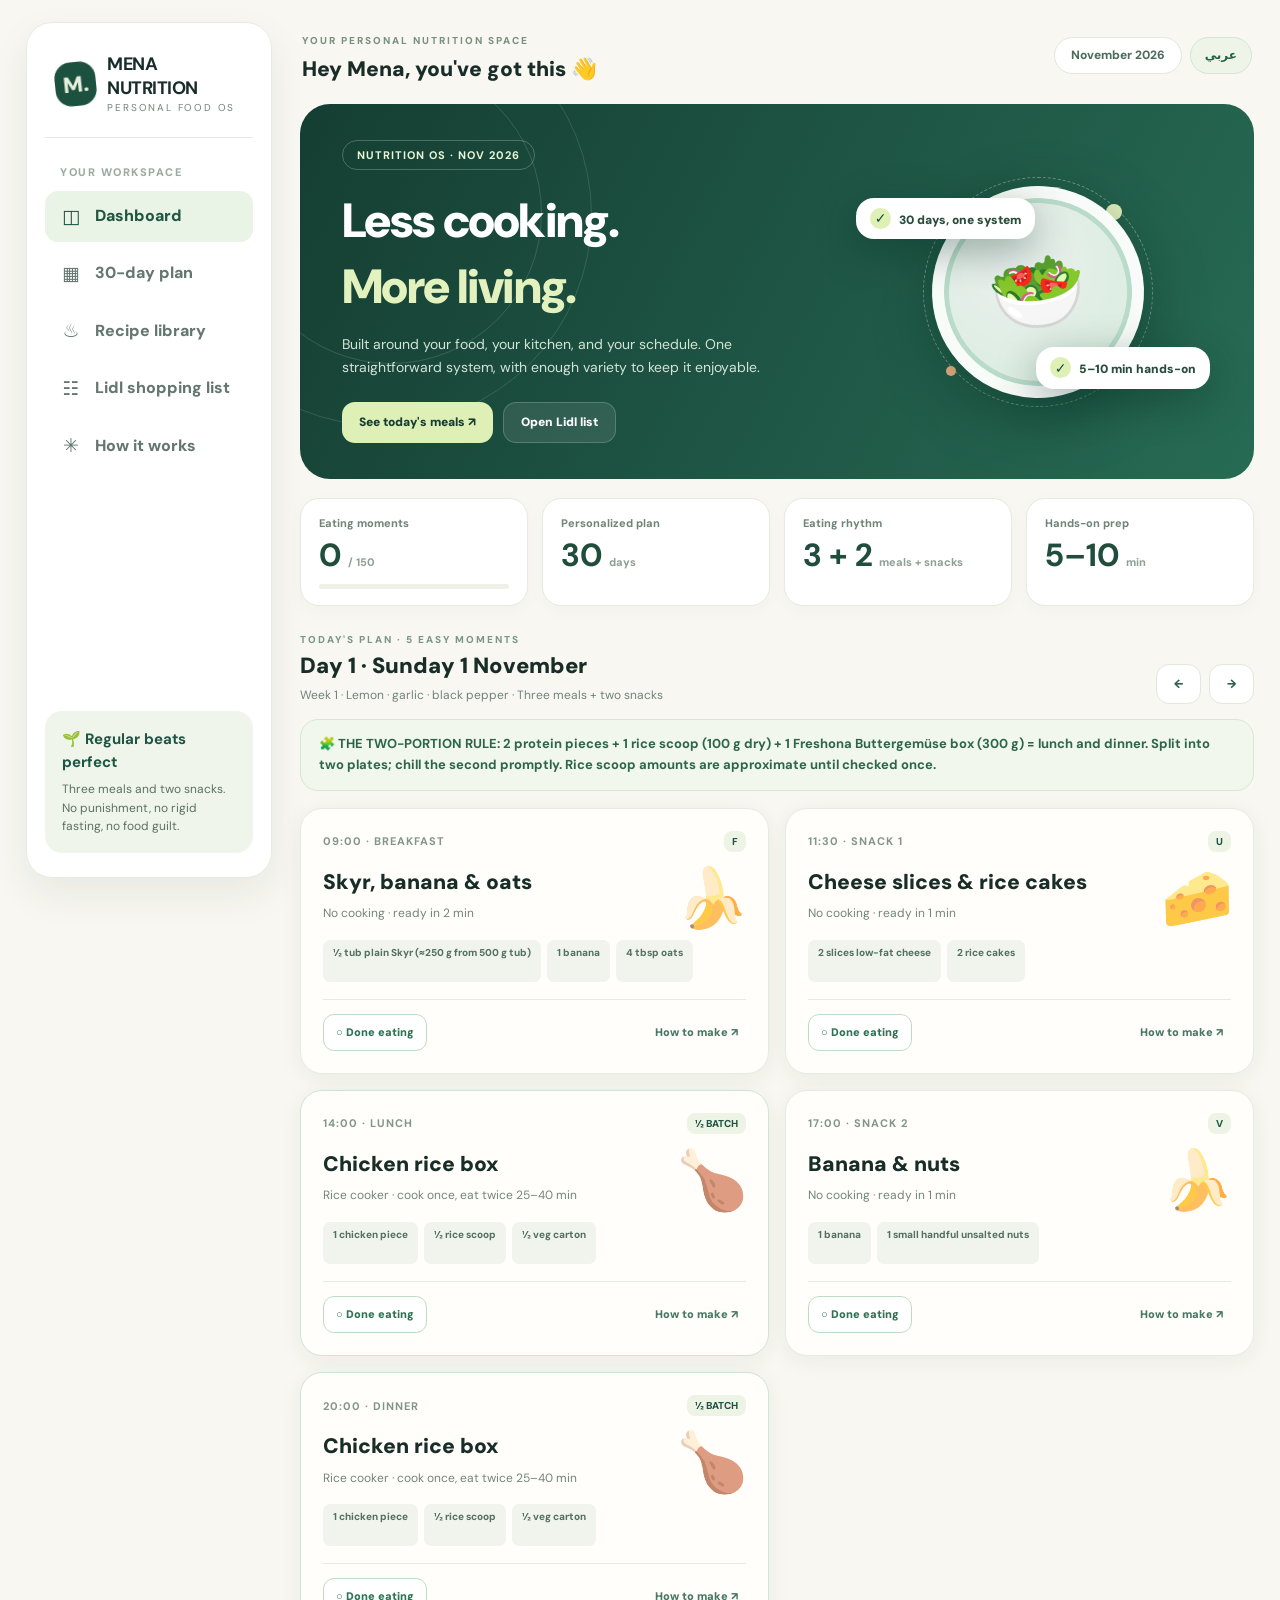
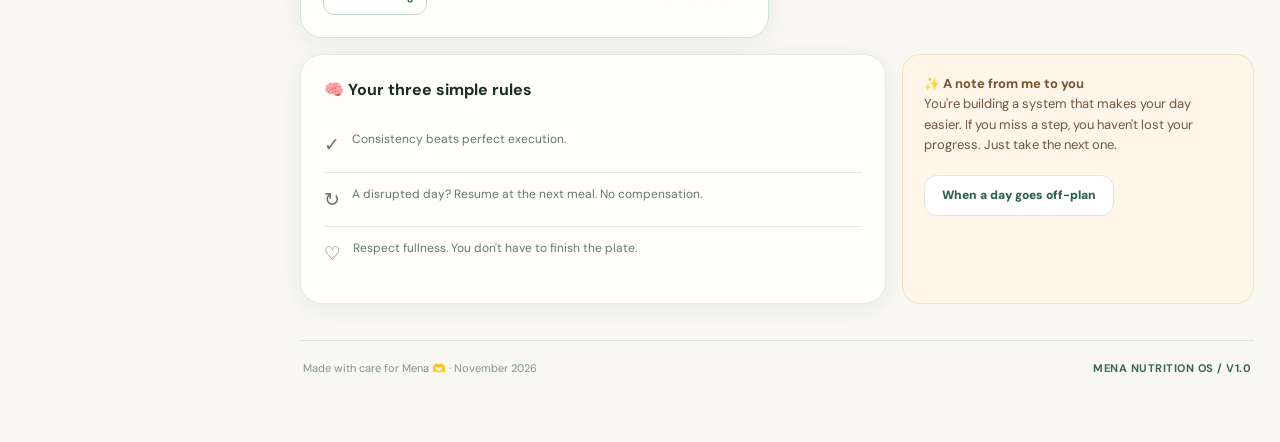
==== commit 049c7fd5: "Nutrition OS v2: regular meals, ready packs, paired batches and low-fat cheese" ====
--- a/index.html
+++ b/index.html
@@ -4,7 +4,7 @@
   <meta charset="utf-8">
   <meta name="viewport" content="width=device-width, initial-scale=1">
   <meta name="theme-color" content="#173c32">
-  <meta name="description" content="Mena Nutrition OS: a personal 30-day meal plan with eight easy air-fryer and rice-cooker recipes, progress tracking and a Lidl shopping list.">
+  <meta name="description" content="Mena Nutrition OS: 30 days of regular eating, 3 meals and 2 snacks daily, easy 2-serving air-fryer and rice-cooker batches, and a Lidl checklist.">
   <title>Mena Nutrition OS | November 2026</title>
   <link rel="preconnect" href="https://fonts.googleapis.com">
   <link rel="preconnect" href="https://fonts.gstatic.com" crossorigin>
@@ -29,6 +29,11 @@
     .lang-btn:hover{background:#ddecdb}
     .top-actions{display:flex;align-items:center;gap:8px}
     .meal-card-footer .mark-done{font-family:'DM Sans',sans-serif}
+    .routine-note{background:#f1f7ed;border:1px solid #d8e7d5;padding:14px 18px;border-radius:18px;margin:0 0 17px;color:#2c654b;font-size:13px;font-weight:700;line-height:1.6}
+    .meal-card .meal-ingredients{min-height:42px}
+    .meal-card .recipe-id{font-size:10px}
+    .meal-card:nth-child(3),.meal-card:nth-child(5){border-color:#cde5d5}
+    .shop-qty{white-space:normal;text-align:right;max-width:52%}
     @media(max-width:820px){.hero-art{left:auto;right:-95px}.topbar .today-pill{display:none}}
   </style>
 </head>
@@ -44,28 +49,27 @@
       <button class="nav-btn" data-section="shopping"><span class="nav-icon">☷</span>Lidl shopping list</button>
       <button class="nav-btn" data-section="guide"><span class="nav-icon">✳</span>How it works</button>
     </nav>
-    <div class="sidebar-bottom"><b>🌱 One step at a time</b>You don't need a perfect day. One completed meal is real progress.</div>
+    <div class="sidebar-bottom"><b>🌱 Regular beats perfect</b>Three meals and two snacks. No punishment, no rigid fasting, no food guilt.</div>
   </aside>
   <main class="main">
     <header class="topbar"><div><span class="eyebrow">YOUR PERSONAL NUTRITION SPACE</span><h1>Hey Mena, you've got this 👋</h1></div><div class="top-actions"><div class="today-pill" id="today-date">November 2026</div><a class="lang-btn" href="ar.html" lang="ar" dir="rtl">عربي</a></div></header>
     <section class="hero"><div class="hero-copy"><div class="hero-tag">NUTRITION OS · NOV 2026</div><h2>Less cooking.<br><span>More living.</span></h2><p>Built around your food, your kitchen, and your schedule. One straightforward system, with enough variety to keep it enjoyable.</p><div class="hero-actions"><button class="btn btn-primary" data-go="dashboard">See today's meals ↗</button><button class="btn btn-ghost" data-go="shopping">Open Lidl list</button></div></div><div class="hero-art" aria-hidden="true"><div class="orbit"></div><div class="plate">🥗</div><div class="food-bubble bubble1">30 days, one system</div><div class="food-bubble bubble2">5–10 min hands-on</div></div></section>
     <div class="stats" aria-label="Program overview">
-      <div class="stat"><div class="stat-label">Meals completed</div><div class="stat-main"><div class="stat-value" id="stat-done">0</div><div class="stat-unit">/ 60</div></div><div class="stat-progress"><span id="stat-bar"></span></div></div>
+      <div class="stat"><div class="stat-label">Eating moments</div><div class="stat-main"><div class="stat-value" id="stat-done">0</div><div class="stat-unit">/ 150</div></div><div class="stat-progress"><span id="stat-bar"></span></div></div>
       <div class="stat"><div class="stat-label">Personalized plan</div><div class="stat-main"><div class="stat-value">30</div><div class="stat-unit">days</div></div></div>
-      <div class="stat"><div class="stat-label">Core recipes</div><div class="stat-main"><div class="stat-value">8</div><div class="stat-unit">recipes</div></div></div>
+      <div class="stat"><div class="stat-label">Eating rhythm</div><div class="stat-main"><div class="stat-value">3 + 2</div><div class="stat-unit">meals + snacks</div></div></div>
       <div class="stat"><div class="stat-label">Hands-on prep</div><div class="stat-main"><div class="stat-value">5–10</div><div class="stat-unit">min</div></div></div>
     </div>
     <section class="section active" id="dashboard">
-      <div class="section-title"><div><div class="kicker">TODAY'S PLAN</div><h3 id="day-heading">Day one</h3><p id="day-subtitle">Two main meals, one easy snack. That's the structure.</p></div><div style="display:flex;gap:8px"><button class="btn btn-outline" id="prev-day" aria-label="Previous day">←</button><button class="btn btn-outline" id="next-day" aria-label="Next day">→</button></div></div>
+      <div class="section-title"><div><div class="kicker">TODAY'S PLAN · 5 EASY MOMENTS</div><h3 id="day-heading">Day one</h3><p id="day-subtitle">3 meals + 2 snacks. Cook the main batch once; eat it twice.</p></div><div style="display:flex;gap:8px"><button class="btn btn-outline" id="prev-day" aria-label="Previous day">←</button><button class="btn btn-outline" id="next-day" aria-label="Next day">→</button></div></div>
+      <div class="routine-note">🧩 THE TWO-PORTION RULE: 2 protein pieces + 1 rice scoop (100 g dry) + 1 Freshona Buttergemüse box (300 g) = lunch and dinner. Split into two plates; chill the second promptly. Rice scoop amounts are approximate until checked once.</div>
       <div class="day-grid" id="today-meals"></div>
-      <div style="height:15px"></div>
-      <div class="snack-card card"><div><span class="badge">DAILY SNACK · 3:30 PM</span><h4 style="margin-top:10px">Banana, Skyr, oats & nuts</h4><p>250 g Skyr + 50 g oats + 150 g banana + 15 g unsalted nuts. No cooking.</p></div><div class="snack-emoji" aria-hidden="true">🍌</div></div>
       <div class="info-row"><div class="card info-panel"><h4>🧠 Your three simple rules</h4><div class="rule"><span class="rule-icon">✓</span><span>Consistency beats perfect execution.</span></div><div class="rule"><span class="rule-icon">↻</span><span>A disrupted day? Resume at the next meal. No compensation.</span></div><div class="rule"><span class="rule-icon">♡</span><span>Respect fullness. You don't have to finish the plate.</span></div></div><div class="note-card"><b>✨ A note from me to you</b><br>You're building a system that makes your day easier. If you miss a step, you haven't lost your progress. Just take the next one.<br><br><button class="btn btn-outline" id="reset-support">When a day goes off-plan</button></div></div>
     </section>
-    <section class="section" id="calendar"><div class="section-title"><div><div class="kicker">YOUR NOVEMBER ROADMAP</div><h3>Thirty days. Zero daily decisions.</h3><p>The weekly structure stays the same; the flavors change.</p></div></div><div class="week-tabs" id="week-tabs"></div><div class="week-banner" id="week-banner"></div><div class="calendar" id="calendar-grid"></div></section>
-    <section class="section" id="recipes"><div class="section-title"><div><div class="kicker">RECIPE LIBRARY</div><h3>Eight meals you'll actually make</h3><p>Open any recipe for exact amounts and an appliance-friendly method.</p></div></div><div class="recipe-tools"><div class="filters"><button class="filter active" data-filter="all">All recipes</button><button class="filter" data-filter="rice">🍚 Rice cooker</button><button class="filter" data-filter="air">♨ Air fryer</button></div><span class="badge">Portions for one adult</span></div><div class="recipes-grid" id="recipes-grid"></div></section>
-    <section class="section" id="shopping"><div class="section-title"><div><div class="kicker">YOUR LIDL RUN, SIMPLIFIED</div><h3>One list. Ready to shop. 🛒</h3><p>Stock your pantry monthly and buy fresh items each week.</p></div><div class="shop-actions"><button class="btn btn-outline" id="copy-shopping">⧉ Copy list</button><button class="btn btn-outline" id="reset-shopping">↻ Reset checks</button></div></div><div class="shopping-intro"><div class="shopping-callout"><h4>🧺 Shop in two simple rounds</h4><p>Buy rice, oats, tins, oil and seasonings for the whole month. Then get chicken, fish, potatoes, vegetables, Skyr and bananas weekly. Freeze extra raw meat in single-meal portions.</p></div><div class="shopping-info"><b id="shopping-count">0 / 0</b><span>items checked off</span></div></div><div class="shopping-list" id="shopping-groups"></div></section>
-    <section class="section" id="guide"><div class="section-title"><div><div class="kicker">YOUR QUICK-START GUIDE</div><h3>Make the machines do the work</h3><p>Actual cooking times depend on your appliance and portion size.</p></div></div><div class="guide-grid"><div class="card guide"><div class="guide-big">🍚</div><h4>Rice cooker</h4><p>Rice and vegetables go in the pot. Salmon or chicken can go in a steaming tray only if your model supports cooking them safely. Follow its water markings.</p><ul><li>Add canned tuna after the rice finishes.</li><li>Chicken must reach 74°C inside; salmon 63°C.</li><li>Never leave cooked rice cooling in the cooker.</li></ul></div><div class="card guide"><div class="guide-big">♨️</div><h4>Air fryer</h4><p>Start small potato cubes at about 190°C for 12–15 minutes, then add the protein and vegetables at the right time for your basket and cut sizes.</p><ul><li>Ground beef must reach 71°C internally.</li><li>Cook eggs and egg dishes until fully set.</li><li>Times are guides; a food thermometer matters.</li></ul></div><div class="card guide"><div class="guide-big">🥣</div><h4>Your eating rhythm</h4><p>12:00 first meal, 15:30 Skyr-and-banana snack, 19:00 second meal.</p><p>Times are flexible. Eat earlier or add enough food when you're genuinely hungry. The plan shouldn't force excessive restriction or fasting.</p></div><div class="card guide"><div class="guide-big">🌱</div><h4>Numbers are guides</h4><p>Roughly 2,200–2,400 kcal and around 120–160 g protein per day, depending on products and preparation. These are estimates, not a strict calorie prescription.</p><p>Regular eating and comfortable fullness matter more than hitting exact numbers.</p></div></div><div class="note-card" style="margin-top:17px"><b>⚠️ Rice safety:</b> Cool cooked rice promptly, refrigerate and use within 24 hours, or freeze it. Reheat until steaming hot, only once. Use a thermometer for meat and fish, especially when steaming raw proteins.</div><div class="disclaimer">Personal food-organization plan, based on the stated preferences. Not written or medically approved by a dietitian or physician. General references: German Nutrition Society (DGE), Food Standards Agency, FoodSafety.gov.</div></section>
+    <section class="section" id="calendar"><div class="section-title"><div><div class="kicker">YOUR NOVEMBER ROADMAP</div><h3>Thirty days. One easy rhythm.</h3><p>Breakfast and snacks are ready in minutes. Lunch and dinner share one cooked batch.</p></div></div><div class="week-tabs" id="week-tabs"></div><div class="week-banner" id="week-banner"></div><div class="calendar" id="calendar-grid"></div></section>
+    <section class="section" id="recipes"><div class="section-title"><div><div class="kicker">RECIPE LIBRARY</div><h3>8 two-meal batches + ready ideas</h3><p>Open a recipe for pack-based amounts, minimal prep and food-safe cooking.</p></div></div><div class="recipe-tools"><div class="filters"><button class="filter active" data-filter="all">All recipes</button><button class="filter" data-filter="rice">🍚 Rice cooker</button><button class="filter" data-filter="air">♨ Air fryer</button></div><span class="badge">Main batch = two adult servings</span></div><div class="recipes-grid" id="recipes-grid"></div></section>
+    <section class="section" id="shopping"><div class="section-title"><div><div class="kicker">YOUR LIDL RUN, SIMPLIFIED</div><h3>Buy packs. Skip the scale. 🛒</h3><p>Weekly quantities are practical shopping estimates, not eating limits. Check the actual pack size.</p></div><div class="shop-actions"><button class="btn btn-outline" id="copy-shopping">⧉ Copy list</button><button class="btn btn-outline" id="reset-shopping">↻ Reset checks</button></div></div><div class="shopping-intro"><div class="shopping-callout"><h4>🧺 Your shopping shortcuts</h4><p>Freshona Buttergemüse 300 g box, individual Ocean Sea salmon portions, pre-cut frozen potato wedges and low-fat cheese slices. If peas upset your stomach, choose a pea-free frozen vegetable mix. Buy extra food when hungry; portions are flexible.</p></div><div class="shopping-info"><b id="shopping-count">0 / 0</b><span>items checked off</span></div></div><div class="shopping-list" id="shopping-groups"></div></section>
+    <section class="section" id="guide"><div class="section-title"><div><div class="kicker">YOUR QUICK-START GUIDE</div><h3>Build it from ready-made units</h3><p>Very little cutting, no daily weighing and no pressure to finish a plate.</p></div></div><div class="guide-grid"><div class="card guide"><div class="guide-big">🧩</div><h4>One batch = two meals</h4><p>For a rice day: 2 individually portioned salmon fillets + your 100 g dry-rice scoop + one 300 g Buttergemüse carton. Split in half. You can eat both portions on the same day or the next day if stored safely.</p><ul><li>Check your scoop once: volume markings aren't guaranteed to equal dry-rice weight.</li><li>Remove every plastic wrapper before cooking.</li><li>Buttergemüse has peas. Choose a pea-free mix if legumes cause symptoms.</li></ul></div><div class="card guide"><div class="guide-big">🍚</div><h4>Rice cooker safety</h4><p>Use rice and vegetables in the pot. Raw fish or chicken belongs in a suitable steamer basket only when your cooker is designed for it. Otherwise cook the protein in the air fryer.</p><ul><li>Never assume the rice cycle cooks raw meat sufficiently.</li><li>Check core temperature and follow package directions.</li><li>Chill the second portion promptly; rice leftovers are especially time-sensitive.</li></ul></div><div class="card guide"><div class="guide-big">♨️</div><h4>Air fryer, no knife</h4><p>Use ready-cut frozen potato wedges. Add fish, chicken, minced beef or an egg dish at the right time. A crowded basket needs two rounds.</p><ul><li>Chicken about 74°C, ground beef about 71°C, fish about 63°C as practical safety checks.</li><li>Eggs fully set; follow appliance guidance.</li><li>For ready-seasoned wedges, extra oil may be unnecessary.</li></ul></div><div class="card guide"><div class="guide-big">🌱</div><h4>Regular eating first</h4><p>Example rhythm: 09:00 breakfast, 11:30 snack, 14:00 lunch, 17:00 snack, 20:00 dinner. Adjust to your day and hunger. This replaces the old two-meal fasting structure.</p><p>Regular meals and snacks can help reduce over-hunger and loss-of-control eating. Rigid dieting can make binge eating harder to treat. A therapist can help with guided self-help or CBT for eating difficulties.</p></div></div><div class="note-card" style="margin-top:17px"><b>💚 Reset rule:</b> If one eating moment goes differently, keep the next one regular. No fasting to make up for it. This is a food organization tool, not a calorie deficit prescription. Always cool cooked rice quickly, store cold, and reheat thoroughly only once.</div><div class="disclaimer">Educational meal organization, not a diagnosis or a plan approved by a clinician. Clinical references: <a href="https://www.nhs.uk/mental-health/conditions/binge-eating/treatment/" target="_blank" rel="noopener">NHS treatment guidance</a>, <a href="https://www.berkshirehealthcare.nhs.uk/media/hb4c5ppw/regular-eating-for-recovery.pdf" target="_blank" rel="noopener">regular eating guide</a>, <a href="https://www.bfr.bund.de/fragen-und-antworten/thema/vorkochen-fuer-mehrere-tage/" target="_blank" rel="noopener">BfR food safety</a>.</div></section>
     <footer class="footer"><span>Made with care for Mena 🫶 · November 2026</span><strong>MENA NUTRITION OS / V1.0</strong></footer>
   </main>
 </div>
@@ -76,50 +80,74 @@
 (() => {
  'use strict';
  const ingredients={
-  C:['230 g chicken breast','110 g dry rice','300 g frozen vegetables','10 g olive oil'],
-  P:['230 g chicken breast','450 g potatoes','300 g vegetables','15 g olive oil'],
-  L:['180 g salmon','100 g dry rice','300 g vegetables','5 g olive oil'],
-  T:['150 g drained tuna','110 g dry rice','300 g vegetables','50 g feta','10 g olive oil'],
-  K:['200 g lean ground beef','450 g potatoes','300 g vegetables','100 g passata','15 g olive oil'],
-  E:['2 eggs','80 g feta','400 g potatoes','300 g vegetables','10 g olive oil'],
-  B:['240 g drained chickpeas','70 g dry rice','1 egg','50 g feta','300 g vegetables','100 g passata','10 g olive oil'],
-  S:['180 g salmon','400 g potatoes','300 g vegetables','10 g olive oil']
+  C:['2 ready-portioned chicken breasts','1 scoop dry rice (≈100 g)','1 carton Freshona Buttergemüse (300 g)'],
+  P:['2 ready-portioned chicken breasts','1 bag frozen potato wedges (≈750 g)','1 carton frozen vegetables (300 g)'],
+  L:['2 individually wrapped salmon fillets','1 scoop dry rice (≈100 g)','1 carton Freshona Buttergemüse (300 g)'],
+  T:['2 cans tuna, drained','1 scoop dry rice (≈100 g)','1 carton frozen vegetables (300 g)','Optional: 2 slices low-fat cheese'],
+  K:['1 pack lean beef mince (≈400 g)','1 bag frozen potato wedges (≈750 g)','1 carton frozen vegetables (300 g)','Season with cumin + paprika'],
+  E:['4 eggs','4 slices low-fat cheese','1 bag frozen potato wedges (≈750 g)','1 carton frozen vegetables (300 g)'],
+  B:['1 pack lean beef mince (≈400 g)','1 scoop dry rice (≈100 g)','1 carton Freshona Buttergemüse (300 g)','Season with paprika + black pepper'],
+  S:['2 individually wrapped salmon fillets','1 bag frozen potato wedges (≈750 g)','1 carton frozen vegetables (300 g)'],
+  F:['½ tub plain Skyr (≈250 g from 500 g tub)','1 banana','4 tbsp oats'],
+  G:['2 eggs','2 slices low-fat Gouda','2 rice cakes'],
+  U:['2 slices low-fat cheese','2 rice cakes'],
+  V:['1 banana','1 small handful unsalted nuts']
+ };
+ const serving={
+  C:['1 chicken piece','½ rice scoop','½ veg carton'],P:['1 chicken piece','½ potato bag','½ veg carton'],
+  L:['1 salmon filet','½ rice scoop','½ veg carton'],T:['1 tuna can','½ rice scoop','½ veg carton'],
+  K:['½ beef pack','½ potato bag','½ veg carton'],E:['2 eggs + 2 cheese slices','½ potato bag','½ veg carton'],
+  B:['½ beef pack','½ rice scoop','½ veg carton'],S:['1 salmon filet','½ potato bag','½ veg carton']
  };
  const recipes={
-  C:{name:'Chicken, rice & vegetables',emoji:'🍗',device:'rice',mins:'25–40',tag:'Rice cooker',steps:['Rinse the rice, add water according to your cooker, then add the vegetables.','Place small pieces of raw chicken in a steamer tray designed for cooking meat, if your model supports it.','Run the cooker until the chicken reaches 74°C at its center. If your cooker cannot steam meat reliably, cook the chicken in the air fryer instead.'],tip:'Try lemon, garlic and black pepper. Never assume a rice cycle fully cooks chicken.'},
-  P:{name:'Chicken & crispy potatoes',emoji:'🍟',device:'air',mins:'25–35',tag:'Air fryer',steps:['Dice the potatoes, coat with oil and seasoning.','Start the potatoes at about 190°C for 12–15 minutes.','Add the chicken and vegetables, then continue until the chicken is fully cooked and reads 74°C inside. Toss as needed.'],tip:'For a richer flavor, replace 5 g of the oil with 5 g ghee rather than adding it on top.'},
-  L:{name:'Salmon, rice & vegetables',emoji:'🐟',device:'rice',mins:'20–35',tag:'Rice cooker',steps:['Rinse rice and set the water according to your cooker.','Add the vegetables; place salmon in the steaming basket above the rice.','Cook until rice is ready and salmon reaches 63°C or flakes easily and is opaque. Finish with lemon.'],tip:'Defrost frozen salmon according to its package instructions.'},
-  T:{name:'Tuna, rice & feta',emoji:'🥫',device:'rice',mins:'20–30',tag:'Rice cooker',steps:['Cook the rice and vegetables in the rice cooker.','After cooking, stir in drained tuna, feta and olive oil.','Season with lemon and black pepper, then serve.'],tip:'Your easiest backup meal on a busy day. No raw meat to prepare.'},
-  K:{name:'Lean beef kofta & potatoes',emoji:'🥩',device:'air',mins:'25–35',tag:'Air fryer',steps:['Shape the lean mince into small kofta patties with cumin and paprika.','Start the potatoes in the air fryer, then add the kofta and vegetables as space allows.','Cook the ground beef to 71°C internally. Serve with seasoned passata.'],tip:'Split a 400 g ground-beef pack into two 200 g portions and freeze the second.'},
-  E:{name:'Eggs, potatoes & feta',emoji:'🍳',device:'air',mins:'25–35',tag:'Air fryer',steps:['Begin cooking the potatoes and vegetables first.','Combine eggs and feta in an air-fryer-safe baking dish, then place it with the potatoes.','Continue until the eggs are fully set.'],tip:'Paprika and chili give this one an Egyptian-inspired flavor.'},
-  B:{name:'Chickpea, rice & egg bowl',emoji:'🫘',device:'rice',mins:'25–35',tag:'Rice cooker',steps:['Combine rice, drained chickpeas, vegetables, passata and suitable water.','Cook the egg thoroughly using an appropriate steamer tray or a separate safe step for your cooker.','Stir in feta and olive oil after cooking.'],tip:'Chickpeas add fiber and variety without making you prepare another meat portion.'},
-  S:{name:'Salmon & roasted potatoes',emoji:'🐠',device:'air',mins:'25–35',tag:'Air fryer',steps:['Season potato cubes with oil, garlic and rosemary, then start cooking them.','Add the salmon and vegetables later, to avoid drying out the fish.','Cook until salmon reaches 63°C or is opaque and flakes easily.'],tip:'A squeeze of fresh lemon at serving makes a big difference.'}
+  C:{name:'Chicken rice box',emoji:'🍗',device:'rice',mins:'25–40',tag:'Rice cooker',batch:true,steps:['Remove plastic. Wash one rice scoop, add water per cooker instructions and add the 300 g vegetable carton.','If your model safely supports steaming raw meat, put two chicken portions on the proper steaming tray. Otherwise air-fry them separately.','Check chicken is cooked throughout (aim for 74°C core). Divide into two plates; refrigerate the second promptly.'],tip:'One scoop + one vegetable carton + two chicken portions. No knife. Buttergemüse already contains butter.'},
+  P:{name:'Chicken & ready-cut wedges',emoji:'🍟',device:'air',mins:'25–40',tag:'Air fryer',batch:true,steps:['Pour one frozen pre-cut potato-wedges bag into the air fryer; follow the package instructions.','Add two chicken portions and one vegetable carton at the appropriate cooking stages. Do not overcrowd: use two rounds if needed.','Cook chicken fully (74°C core), then split into lunch and dinner portions.'],tip:'Ready-seasoned wedges may contain oil already. No extra oil is automatically needed.'},
+  L:{name:'Two salmon fillets + rice',emoji:'🐟',device:'rice',mins:'20–35',tag:'Rice cooker',batch:true,steps:['Unwrap both salmon pieces; thaw if the package requires it. Wash one level rice scoop and add water as marked on your cooker.','Add one 300 g Buttergemüse carton. Place salmon on a suitable steaming tray if your cooker supports it; otherwise air-fry the fish.','Cook fish fully (practical core check 63°C); split the batch into two meals and chill the second promptly.'],tip:'This is your dream combo: 2 salmon portions + 1 rice scoop + 1 ready 300 g vegetable box.'},
+  T:{name:'Tuna, rice & butter vegetables',emoji:'🥫',device:'rice',mins:'20–30',tag:'Rice cooker',batch:true,steps:['Add one scoop rice, water as marked and one 300 g vegetable carton to the rice cooker.','Once rice is cooked, open and drain two tuna cans, mix through with black pepper and lemon. Add low-fat cheese slices if you enjoy them.','Divide into two easy meals; chill the second serving promptly.'],tip:'Canned tuna goes in after the rice is cooked. Choose different proteins through the week.'},
+  K:{name:'Lean beef kofta & wedges',emoji:'🥩',device:'air',mins:'25–40',tag:'Air fryer',batch:true,steps:['Open one ≈400 g lean minced-beef pack and form 4 simple patties with a spoon or clean hands.','Cook with one bag pre-cut frozen potato wedges and one carton of vegetables. Work in batches if the basket is crowded.','Check mince thoroughly cooked (71°C core), split into two meals and store the second promptly.'],tip:'One mince pack becomes two meals; no kitchen scale required.'},
+  E:{name:'Egg & light-cheese potato bake',emoji:'🍳',device:'air',mins:'25–40',tag:'Air fryer',batch:true,steps:['Start the pre-cut frozen wedges and vegetables according to package instructions.','Beat 4 eggs and add 4 low-fat cheese slices to an air-fryer-safe dish. Cook until eggs are fully set.','Split into two meals, 2 eggs per plate.'],tip:'Low-fat cheese slices melt easily and make this really satisfying.'},
+  B:{name:'Lean beef + rice box',emoji:'🥩',device:'rice',mins:'25–40',tag:'Rice cooker + safe beef step',batch:true,steps:['Cook one rice scoop and one 300 g vegetable carton in the rice cooker.','Cook the whole 400 g lean mince pack separately in a pan or suitable air-fryer dish; cook thoroughly to 71°C.','Mix everything, divide into two meals and chill the second.'],tip:'Swap this for kofta day when you want rice. Never put raw mince directly on top of rice unless your cooker explicitly supports safe meat cooking.'},
+  S:{name:'Salmon & pre-cut wedges',emoji:'🐠',device:'air',mins:'25–35',tag:'Air fryer',batch:true,steps:['Start one frozen potato-wedges bag in the air fryer as directed.','Unwrap two salmon fillets, add later with one 300 g vegetable carton. Cook in two rounds if needed.','Cook salmon fully (63°C core check), divide into two servings, chill the second promptly.'],tip:'Two separately wrapped salmon portions, zero chopping.'},
+  F:{name:'Skyr, banana & oats',emoji:'🍌',device:'cold',mins:'2',tag:'No cooking',steps:['Take roughly half of a 500 g plain Skyr tub.','Add one banana and four tablespoons of oats. Eat.'],tip:'This is breakfast, not a punishment breakfast. Add more if hungry.'},
+  G:{name:'Eggs, light cheese & rice cakes',emoji:'🍳',device:'air',mins:'10–15',tag:'Air fryer',steps:['Cook two eggs in a suitable small air-fryer dish until fully set.','Eat with two low-fat cheese slices and two rice cakes.'],tip:'Make boiled eggs ahead if easier.'},
+  U:{name:'Cheese slices & rice cakes',emoji:'🧀',device:'cold',mins:'1',tag:'No cooking',steps:['Take two low-fat cheese slices and two rice cakes.','Eat when your regular snack time arrives, or adjust it to hunger.'],tip:'A pre-portioned snack with no scale.'},
+  V:{name:'Banana & nuts',emoji:'🍌',device:'cold',mins:'1',tag:'No cooking',steps:['Take one banana and one small handful of unsalted nuts.','Enjoy without weighing or compensation.'],tip:'If you are still hungry, add food rather than trying to wait it out.'}
  };
- const pattern=[['C','E'],['P','T'],['L','B'],['K','E'],['C','B'],['S','P'],['P','B']];
+ const pattern=[['C','C'],['L','L'],['P','P'],['K','K'],['T','T'],['S','S'],['E','E']];
  const flavors=[['Lemon · garlic · black pepper','Start fresh and simple.'],['Paprika · cumin · chili','An Egyptian-inspired twist.'],['Curry · turmeric · garlic','A new flavor without new complexity.'],['Thyme · rosemary · lemon','Herbs, comfort and familiar staples.'],['Your favorite seasoning','Finish with whatever worked best.']];
- const days=Array.from({length:30},(_,i)=>({number:i+1,lunch:pattern[i%7][0],dinner:pattern[i%7][1]}));
+ const days=Array.from({length:30},(_,i)=>{const main=i%7===3&&Math.floor(i/7)%2===1?'B':pattern[i%7][0];return {number:i+1,breakfast:i%2===0?'F':'G',lunch:main,dinner:main}});
  const shopping={
-  pantry:{title:'📦 Monthly pantry run',subtitle:'Buy once at the beginning',items:[['Golden Sun rice','3 kg'],['Oats / Haferflocken','1.5 kg'],['Nixe tuna in its own juice','5 cans, ~150 g drained each'],['Canned chickpeas','12 cans, ~240 g drained each'],['Olive oil','1 liter'],['Unsalted nuts','500 g'],['Passierte Tomaten','4 × 500 g'],['Spices','Garlic, pepper, cumin, paprika, curry, thyme, rosemary']]},
-  weekly:{title:'🥬 Weekly fresh run · weeks 1–4',subtitle:'Repeat this list each week',items:[['Chicken breast / Hähnchenbrust','1.15 kg'],['Ocean Sea salmon fillets','360–400 g'],['Metzgerfrisch Rinderhackfleisch light','200 g (400 g pack lasts 2 weeks)'],['Potatoes / Kartoffeln','3 kg'],['Frozen mixed vegetables, no sauce','4.2 kg'],['Eggs / Eier','7'],['Feta Natur','360 g'],['Milbona Skyr Natur','1.75 kg (buy 4 × 500 g)'],['Bananas / Bananen','~1.05 kg']]},
-  last:{title:'🌿 Final two days · Nov 29–30',subtitle:'In addition to remaining pantry items',items:[['Chicken breast','460 g'],['Potatoes','850 g'],['Frozen vegetables','1.2 kg'],['Eggs','2'],['Feta','130 g'],['Milbona Skyr Natur','500 g'],['Bananas','300 g']]}
+  pantry:{title:'📦 Monthly pantry',subtitle:'Top up only when needed',items:[['Golden Sun dry rice','2 kg (one 100 g scoop per rice-batch day)'],['Oats / Haferflocken','1 bag ≈ 500–750 g'],['Rice cakes / Reiswaffeln','≈ 8 packs, check count per pack'],['Unsalted nuts','≈ 600–750 g'],['Seasonings','Lemon, paprika, cumin, pepper, garlic'],['Olive oil / ghee','Optional; Buttergemüse and seasoned wedges already contain fat']]},
+  weekly:{title:'🛒 Weekly ready-unit run · weeks 1–4',subtitle:'Approximate for 7 days, 3 meals + 2 snacks daily',items:[['Freshona Buttergemüse 300 g','7 cartons; choose pea-free frozen veg if needed'],['Ocean Sea salmon, individual fillets','4 pieces (often 125 g each; read package)'],['Chicken portions / Hähnchenbrust','4 pieces, ≈ 600–800 g total'],['Lean ground beef / Rinderhackfleisch mager','1 × 400 g pack'],['Harvest Basket frozen potato wedges','4 bags ≈ 750 g each; check oil/seasoning'],['Tuna in water / Nixe Thunfisch','2 cans'],['Eggs / Eier','≈ 12 eggs'],['Low-fat sliced Gouda / Käse leicht in Scheiben','≈ 3 packs; ~24–30 slices total'],['Milbona Skyr Natur','2 × 500 g tubs'],['Bananas / Bananen','≈ 11 bananas'],['Reiswaffeln & nuts','From monthly pantry']]},
+  last:{title:'🌿 Last two days · Nov 29–30',subtitle:'Only if you do not have enough left',items:[['Chicken breast','2 portions'],['Salmon','2 individual fillets'],['Buttergemüse / pea-free frozen veg','2 × 300 g cartons'],['Dry rice','2 scoops (≈ 200 g)'],['Eggs','2'],['Low-fat cheese slices','6'],['Rice cakes','6'],['Skyr','½ tub ≈ 250 g'],['Bananas','3'],['Nuts','2 handfuls']]}
  };
  const key='mena-nutrition-os-v1';let saved={};try{saved=JSON.parse(localStorage.getItem(key))||{}}catch(e){}
- const state={day:Math.min(30,Math.max(1,Number(saved.day)||1)),week:Math.min(5,Math.max(1,Number(saved.week)||1)),done:saved.done||{},shopping:saved.shopping||{},filter:'all',section:'dashboard'};
+ const state={day:Math.min(30,Math.max(1,Number(saved.day)||1)),week:Math.min(5,Math.max(1,Number(saved.week)||1)),done:saved.doneV2||{},shopping:saved.shoppingV2||{},filter:'all',section:'dashboard'};
  const $=s=>document.querySelector(s),$$=s=>Array.from(document.querySelectorAll(s));
- function save(){try{localStorage.setItem(key,JSON.stringify({day:state.day,week:state.week,done:state.done,shopping:state.shopping}))}catch(e){}}
+ function save(){try{localStorage.setItem(key,JSON.stringify({...saved,day:state.day,week:state.week,doneV2:state.done,shoppingV2:state.shopping}))}catch(e){}}
  function escapeHtml(t){return String(t).replace(/[&<>"']/g,c=>({'&':'&amp;','<':'&lt;','>':'&gt;','"':'&quot;',"'":'&#39;'}[c]))}
  function toast(t){const e=$('#toast');e.textContent=t;e.classList.add('show');clearTimeout(toast.timer);toast.timer=setTimeout(()=>e.classList.remove('show'),2300)}
  function navigate(id){state.section=id;$$('.section').forEach(e=>e.classList.toggle('active',e.id===id));$$('[data-section]').forEach(e=>e.classList.toggle('active',e.dataset.section===id));window.scrollTo({top:0,behavior:'smooth'});if(id==='calendar')renderCalendar();if(id==='recipes')renderRecipes();if(id==='shopping')renderShopping()}
  function isDone(d,s){return !!state.done[`${d}-${s}`]}
  function completed(){return Object.values(state.done).filter(Boolean).length}
  function toggleDone(d,s){const k=`${d}-${s}`;state.done[k]=!state.done[k];save();renderDashboard();renderStats();if(state.section==='calendar')renderCalendar();toast(state.done[k]?'Nice work, Mena! ✓':'Progress updated')}
- function renderStats(){const n=completed();$('#stat-done').textContent=n;$('#stat-bar').style.width=(n/60*100)+'%'}
- function renderDashboard(){const d=days[state.day-1];const date=new Date(2026,10,d.number).toLocaleDateString('en-GB',{day:'numeric',month:'long',weekday:'long'});$('#day-heading').textContent=`Day ${d.number} · ${date}`;$('#day-subtitle').textContent=`Week ${Math.ceil(d.number/7)} · ${flavors[Math.floor((d.number-1)/7)][0]}`;$('#prev-day').disabled=d.number===1;$('#next-day').disabled=d.number===30;$('#today-meals').innerHTML=[['lunch',d.lunch,'12:00','LUNCH'],['dinner',d.dinner,'19:00','DINNER']].map(([slot,id,time,label])=>{const r=recipes[id];return `<article class="card meal-card"><div class="meal-top"><span class="meal-time">${time} · ${label}</span><span class="recipe-id">${id}</span></div><div class="meal-icon" aria-hidden="true">${r.emoji}</div><h4>${r.name}</h4><p>${r.tag} · about ${r.mins} min</p><div class="meal-ingredients">${ingredients[id].slice(0,3).map(i=>`<span class="ingredient-chip">${escapeHtml(i)}</span>`).join('')}</div><div class="meal-card-footer"><button class="mark-done ${isDone(d.number,slot)?'done':''}" data-done="${d.number}-${slot}">${isDone(d.number,slot)?'✓ Completed':'○ Mark completed'}</button><button class="link-btn" data-recipe="${id}">View recipe ↗</button></div></article>`}).join('')}
- function renderCalendar(){const w=state.week;$('#week-tabs').innerHTML=Array.from({length:5},(_,i)=>`<button class="week-tab ${w===i+1?'active':''}" data-week="${i+1}">Week ${i+1}</button>`).join('');$('#week-banner').innerHTML=`<span><b>Flavor focus:</b> ${flavors[w-1][0]}</span><span>${flavors[w-1][1]}</span>`;$('#calendar-grid').innerHTML=days.filter(d=>Math.ceil(d.number/7)===w).map(d=>`<button class="calendar-day ${state.day===d.number?'selected':''}" data-day="${d.number}"><div class="calendar-day-top"><span class="calendar-num">${d.number}</span><small>NOV</small></div><div class="calendar-food">${recipes[d.lunch].emoji} ${recipes[d.lunch].name}<br>${recipes[d.dinner].emoji} ${recipes[d.dinner].name}</div><div class="mini-dots"><i class="dot ${isDone(d.number,'lunch')?'on':''}"></i><i class="dot ${isDone(d.number,'dinner')?'on':''}"></i></div></button>`).join('')}
+ function renderStats(){const n=completed();$('#stat-done').textContent=n;$('#stat-bar').style.width=(Math.min(150,n)/150*100)+'%'}
+ function renderDashboard(){
+  const d=days[state.day-1],date=new Date(2026,10,d.number).toLocaleDateString('en-GB',{day:'numeric',month:'long',weekday:'long'});
+  $('#day-heading').textContent=`Day ${d.number} · ${date}`;
+  $('#day-subtitle').textContent=`Week ${Math.ceil(d.number/7)} · ${flavors[Math.floor((d.number-1)/7)][0]} · Three meals + two snacks`;
+  $('#prev-day').disabled=d.number===1;$('#next-day').disabled=d.number===30;
+  const slots=[['breakfast',d.breakfast,'09:00','BREAKFAST'],['snack1','U','11:30','SNACK 1'],['lunch',d.lunch,'14:00','LUNCH'],['snack2','V','17:00','SNACK 2'],['dinner',d.dinner,'20:00','DINNER']];
+  $('#today-meals').innerHTML=slots.map(([slot,id,time,label])=>{
+   const r=recipes[id],chips=serving[id]||ingredients[id];
+   return `<article class="card meal-card"><div class="meal-top"><span class="meal-time">${time} · ${label}</span><span class="recipe-id">${r.batch?'½ BATCH':id}</span></div><div class="meal-icon" aria-hidden="true">${r.emoji}</div><h4>${r.name}</h4><p>${r.tag} · ${r.batch?'cook once, eat twice':'ready in'} ${r.mins} min</p><div class="meal-ingredients">${chips.slice(0,3).map(i=>`<span class="ingredient-chip">${escapeHtml(i)}</span>`).join('')}</div><div class="meal-card-footer"><button class="mark-done ${isDone(d.number,slot)?'done':''}" data-done="${d.number}-${slot}">${isDone(d.number,slot)?'✓ Done':'○ Done eating'}</button><button class="link-btn" data-recipe="${id}">How to make ↗</button></div></article>`
+  }).join('');
+ }
+ function renderCalendar(){const w=state.week;$('#week-tabs').innerHTML=Array.from({length:5},(_,i)=>`<button class="week-tab ${w===i+1?'active':''}" data-week="${i+1}">Week ${i+1}</button>`).join('');$('#week-banner').innerHTML=`<span><b>Flavor focus:</b> ${flavors[w-1][0]}</span><span>${flavors[w-1][1]}</span>`;$('#calendar-grid').innerHTML=days.filter(d=>Math.ceil(d.number/7)===w).map(d=>`<button class="calendar-day ${state.day===d.number?'selected':''}" data-day="${d.number}"><div class="calendar-day-top"><span class="calendar-num">${d.number}</span><small>NOV</small></div><div class="calendar-food">${recipes[d.lunch].emoji} ${recipes[d.lunch].name}<br>🧩 1 batch = 2 meals · + breakfast & 2 snacks</div><div class="mini-dots">${['breakfast','snack1','lunch','snack2','dinner'].map(s=>`<i class="dot ${isDone(d.number,s)?'on':''}"></i>`).join('')}</div></button>`).join('')}
  function renderRecipes(){$('#recipes-grid').innerHTML=Object.entries(recipes).filter(([,r])=>state.filter==='all'||r.device===state.filter).map(([id,r])=>`<button class="recipe-card" data-recipe="${id}"><div class="recipe-visual ${r.device}"><span class="device-tag">${r.tag}</span>${r.emoji}</div><div class="recipe-details"><h4>${r.name}</h4><p>${ingredients[id].slice(0,2).join(' · ')}</p><div class="recipe-meta"><span>${r.mins} min</span><span>Open ↗</span></div></div></button>`).join('');$$('.filter').forEach(f=>f.classList.toggle('active',f.dataset.filter===state.filter))}
  function renderShopping(){let total=0,n=0;$('#shopping-groups').innerHTML=Object.entries(shopping).map(([g,data])=>`<div class="card shopping-group"><h4>${data.title}</h4><small>${data.subtitle}</small><div style="height:9px"></div>${data.items.map(([name,qty],i)=>{const k=`${g}-${i}`,on=!!state.shopping[k];total++;if(on)n++;return `<label class="shop-item ${on?'checked':''}"><span style="display:flex;align-items:center;gap:5px"><input type="checkbox" data-shop="${k}" ${on?'checked':''}><span class="item-name">${escapeHtml(name)}</span></span><span class="shop-qty">${escapeHtml(qty)}</span></label>`}).join('')}</div>`).join('');$('#shopping-count').textContent=`${n} / ${total}`}
- function openRecipe(id){const r=recipes[id];if(!r)return;$('#modal-content').innerHTML=`<div class="modal-hero">${r.emoji}</div><div class="eyebrow">${r.tag.toUpperCase()} · RECIPE ${id}</div><h3 id="modal-heading">${r.name}</h3><p class="modal-sub">Quick prep · about ${r.mins} min to cook · one adult</p><div class="modal-ing">${ingredients[id].map(i=>`<span class="ingredient-chip">${escapeHtml(i)}</span>`).join('')}</div><b>Method</b><ol class="modal-list">${r.steps.map(x=>`<li>${escapeHtml(x)}</li>`).join('')}</ol><div class="tip">💚 ${escapeHtml(r.tip)}</div>`;$('#modal-backdrop').classList.add('show');$('#close-modal').focus()}
- function support(){$('#modal-content').innerHTML='<div class="modal-hero">🫶</div><div class="eyebrow">RESTART PROTOCOL</div><h3 id="modal-heading">Nothing is ruined, Mena.</h3><p class="modal-sub">A missed meal or a messy day never erases your progress.</p><ol class="modal-list"><li>No punishment and no compensatory fasting.</li><li>Have your next regular meal when you are hungry.</li><li>Short on time? Make the tuna, rice and vegetables.</li><li>Continue where you are. Keep your progress.</li></ol><div class="tip">Consistency means knowing how to restart, not never slipping up.</div>';$('#modal-backdrop').classList.add('show')}
+ function openRecipe(id){const r=recipes[id];if(!r)return;$('#modal-content').innerHTML=`<div class="modal-hero">${r.emoji}</div><div class="eyebrow">${r.tag.toUpperCase()} · RECIPE ${id}</div><h3 id="modal-heading">${r.name}</h3><p class="modal-sub">${r.batch?'ONE BATCH = TWO MAIN MEALS':'ONE EASY PORTION'} · approx. ${r.mins} minutes · adjust to hunger</p><div class="modal-ing">${ingredients[id].map(i=>`<span class="ingredient-chip">${escapeHtml(i)}</span>`).join('')}</div><b>Method</b><ol class="modal-list">${r.steps.map(x=>`<li>${escapeHtml(x)}</li>`).join('')}</ol><div class="tip">💚 ${escapeHtml(r.tip)}</div>`;$('#modal-backdrop').classList.add('show');$('#close-modal').focus()}
+ function support(){$('#modal-content').innerHTML='<div class="modal-hero">🫶</div><div class="eyebrow">GENTLE RESET</div><h3 id="modal-heading">Nothing is ruined, Mena.</h3><p class="modal-sub">One stressful eating moment does not define your day.</p><ol class="modal-list"><li>Do not skip or delay the next meal to compensate.</li><li>Return to a regular meal or snack, with enough food to feel satisfied.</li><li>Make the easiest batch you can: tuna, rice and ready vegetables.</li><li>Notice triggers with curiosity, not blame. Support from a therapist is valid.</li></ol><div class="tip">The goal is predictable nourishment, not perfect checkmarks.</div>';$('#modal-backdrop').classList.add('show')}
  function closeModal(){$('#modal-backdrop').classList.remove('show')}
  function fallbackCopy(t){const a=document.createElement('textarea');a.value=t;a.style.position='fixed';a.style.left='-9999px';document.body.appendChild(a);a.select();try{document.execCommand('copy');toast('Shopping list copied ✓')}catch(e){toast('Copy is not available here')}a.remove()}
  function copyShopping(){const t=Object.values(shopping).map(g=>g.title+'\n'+g.items.map(i=>'☐ '+i[0]+': '+i[1]).join('\n')).join('\n\n');if(navigator.clipboard&&window.isSecureContext)navigator.clipboard.writeText(t).then(()=>toast('Shopping list copied ✓')).catch(()=>fallbackCopy(t));else fallbackCopy(t)}
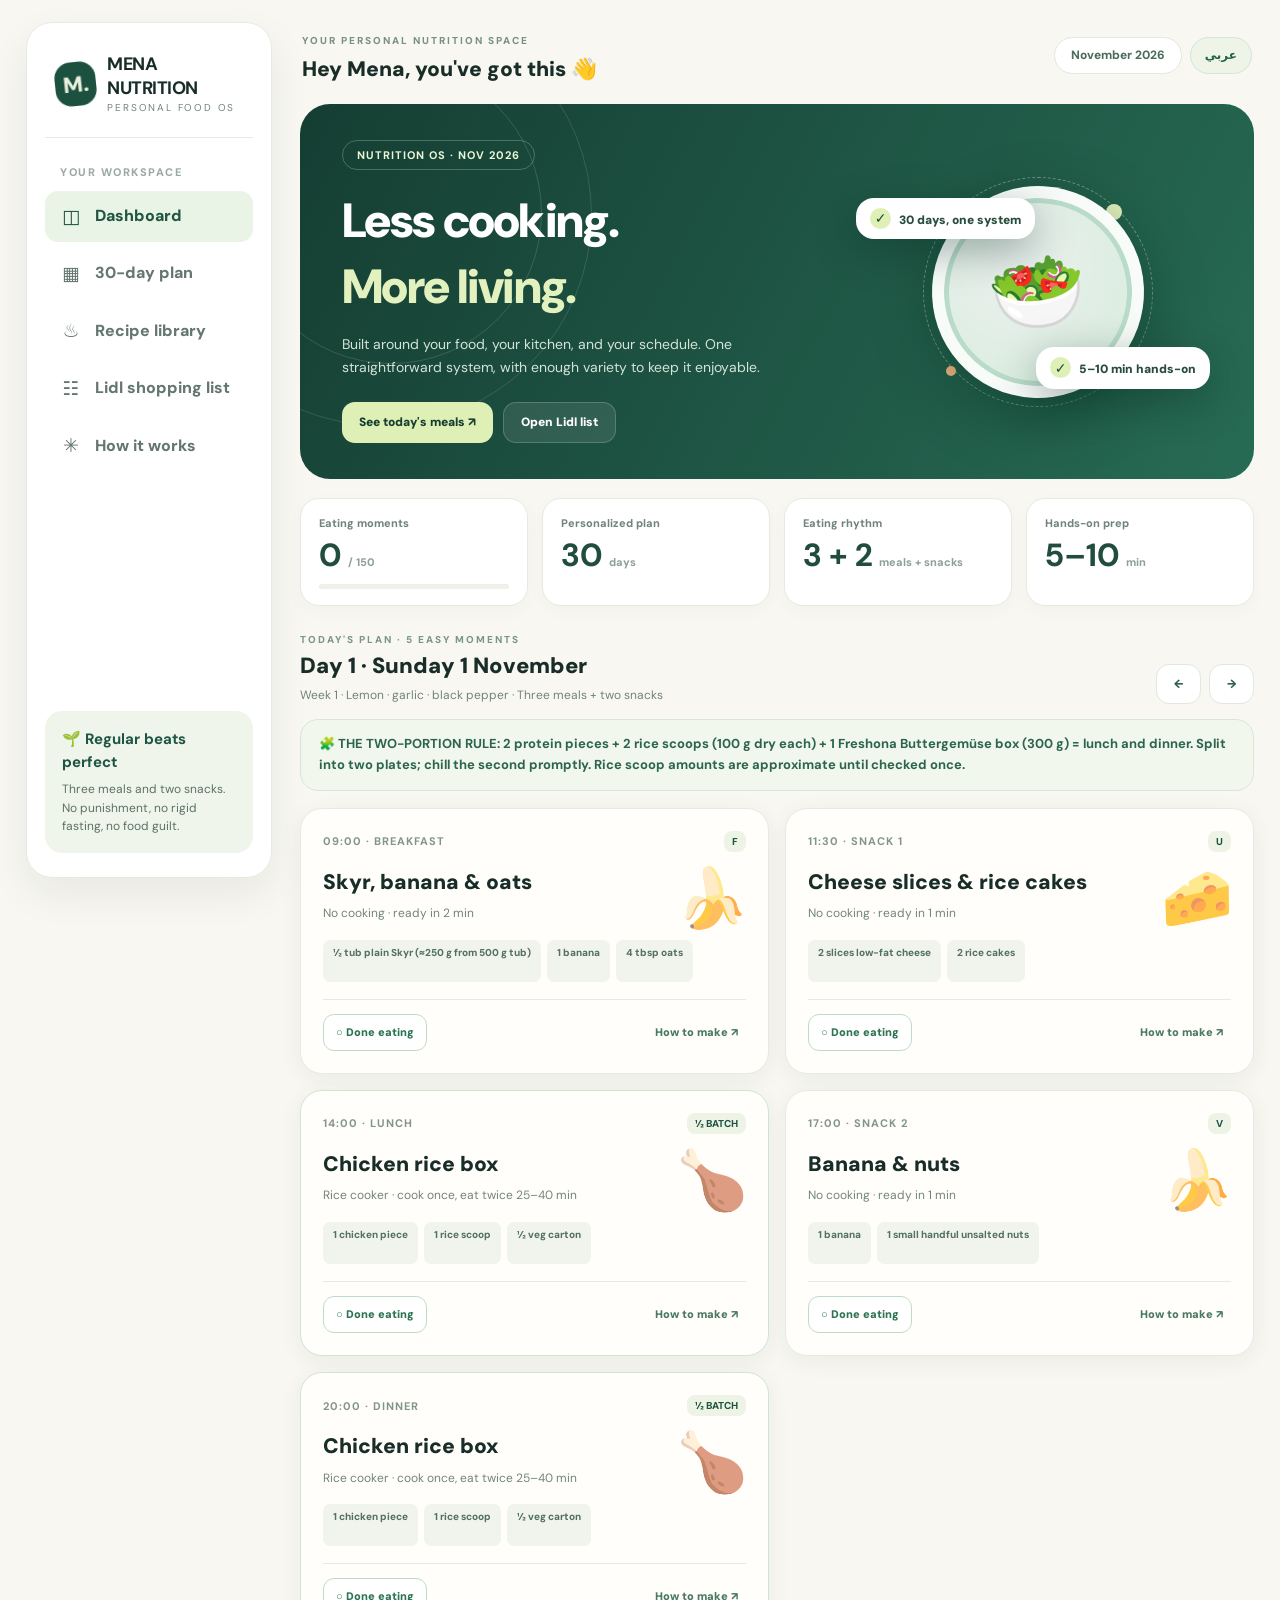
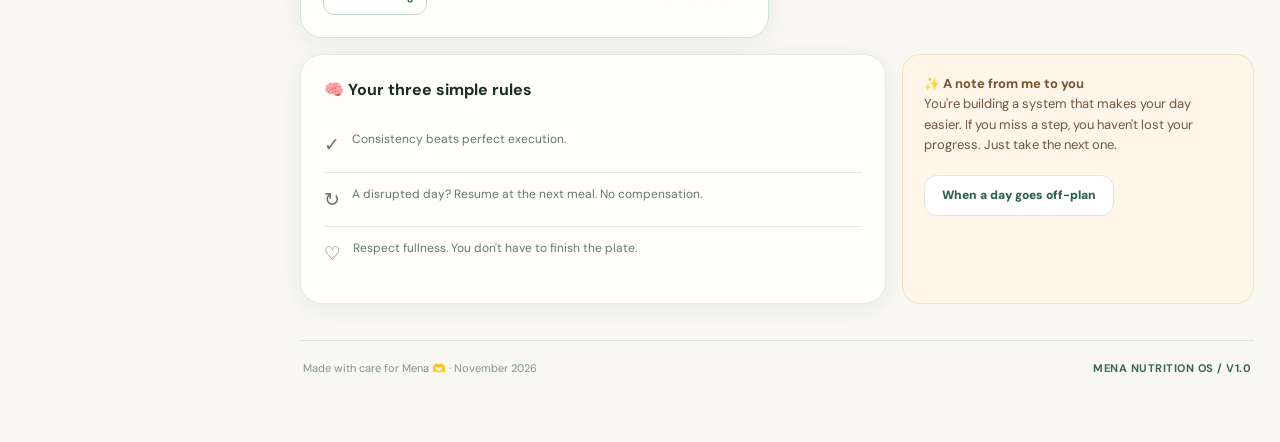
==== commit bf0f6a57: "Refine batch rice portions to one 100g scoop per meal" ====
--- a/index.html
+++ b/index.html
@@ -62,14 +62,14 @@
     </div>
     <section class="section active" id="dashboard">
       <div class="section-title"><div><div class="kicker">TODAY'S PLAN · 5 EASY MOMENTS</div><h3 id="day-heading">Day one</h3><p id="day-subtitle">3 meals + 2 snacks. Cook the main batch once; eat it twice.</p></div><div style="display:flex;gap:8px"><button class="btn btn-outline" id="prev-day" aria-label="Previous day">←</button><button class="btn btn-outline" id="next-day" aria-label="Next day">→</button></div></div>
-      <div class="routine-note">🧩 THE TWO-PORTION RULE: 2 protein pieces + 1 rice scoop (100 g dry) + 1 Freshona Buttergemüse box (300 g) = lunch and dinner. Split into two plates; chill the second promptly. Rice scoop amounts are approximate until checked once.</div>
+      <div class="routine-note">🧩 THE TWO-PORTION RULE: 2 protein pieces + 2 rice scoops (100 g dry each) + 1 Freshona Buttergemüse box (300 g) = lunch and dinner. Split into two plates; chill the second promptly. Rice scoop amounts are approximate until checked once.</div>
       <div class="day-grid" id="today-meals"></div>
       <div class="info-row"><div class="card info-panel"><h4>🧠 Your three simple rules</h4><div class="rule"><span class="rule-icon">✓</span><span>Consistency beats perfect execution.</span></div><div class="rule"><span class="rule-icon">↻</span><span>A disrupted day? Resume at the next meal. No compensation.</span></div><div class="rule"><span class="rule-icon">♡</span><span>Respect fullness. You don't have to finish the plate.</span></div></div><div class="note-card"><b>✨ A note from me to you</b><br>You're building a system that makes your day easier. If you miss a step, you haven't lost your progress. Just take the next one.<br><br><button class="btn btn-outline" id="reset-support">When a day goes off-plan</button></div></div>
     </section>
     <section class="section" id="calendar"><div class="section-title"><div><div class="kicker">YOUR NOVEMBER ROADMAP</div><h3>Thirty days. One easy rhythm.</h3><p>Breakfast and snacks are ready in minutes. Lunch and dinner share one cooked batch.</p></div></div><div class="week-tabs" id="week-tabs"></div><div class="week-banner" id="week-banner"></div><div class="calendar" id="calendar-grid"></div></section>
     <section class="section" id="recipes"><div class="section-title"><div><div class="kicker">RECIPE LIBRARY</div><h3>8 two-meal batches + ready ideas</h3><p>Open a recipe for pack-based amounts, minimal prep and food-safe cooking.</p></div></div><div class="recipe-tools"><div class="filters"><button class="filter active" data-filter="all">All recipes</button><button class="filter" data-filter="rice">🍚 Rice cooker</button><button class="filter" data-filter="air">♨ Air fryer</button></div><span class="badge">Main batch = two adult servings</span></div><div class="recipes-grid" id="recipes-grid"></div></section>
     <section class="section" id="shopping"><div class="section-title"><div><div class="kicker">YOUR LIDL RUN, SIMPLIFIED</div><h3>Buy packs. Skip the scale. 🛒</h3><p>Weekly quantities are practical shopping estimates, not eating limits. Check the actual pack size.</p></div><div class="shop-actions"><button class="btn btn-outline" id="copy-shopping">⧉ Copy list</button><button class="btn btn-outline" id="reset-shopping">↻ Reset checks</button></div></div><div class="shopping-intro"><div class="shopping-callout"><h4>🧺 Your shopping shortcuts</h4><p>Freshona Buttergemüse 300 g box, individual Ocean Sea salmon portions, pre-cut frozen potato wedges and low-fat cheese slices. If peas upset your stomach, choose a pea-free frozen vegetable mix. Buy extra food when hungry; portions are flexible.</p></div><div class="shopping-info"><b id="shopping-count">0 / 0</b><span>items checked off</span></div></div><div class="shopping-list" id="shopping-groups"></div></section>
-    <section class="section" id="guide"><div class="section-title"><div><div class="kicker">YOUR QUICK-START GUIDE</div><h3>Build it from ready-made units</h3><p>Very little cutting, no daily weighing and no pressure to finish a plate.</p></div></div><div class="guide-grid"><div class="card guide"><div class="guide-big">🧩</div><h4>One batch = two meals</h4><p>For a rice day: 2 individually portioned salmon fillets + your 100 g dry-rice scoop + one 300 g Buttergemüse carton. Split in half. You can eat both portions on the same day or the next day if stored safely.</p><ul><li>Check your scoop once: volume markings aren't guaranteed to equal dry-rice weight.</li><li>Remove every plastic wrapper before cooking.</li><li>Buttergemüse has peas. Choose a pea-free mix if legumes cause symptoms.</li></ul></div><div class="card guide"><div class="guide-big">🍚</div><h4>Rice cooker safety</h4><p>Use rice and vegetables in the pot. Raw fish or chicken belongs in a suitable steamer basket only when your cooker is designed for it. Otherwise cook the protein in the air fryer.</p><ul><li>Never assume the rice cycle cooks raw meat sufficiently.</li><li>Check core temperature and follow package directions.</li><li>Chill the second portion promptly; rice leftovers are especially time-sensitive.</li></ul></div><div class="card guide"><div class="guide-big">♨️</div><h4>Air fryer, no knife</h4><p>Use ready-cut frozen potato wedges. Add fish, chicken, minced beef or an egg dish at the right time. A crowded basket needs two rounds.</p><ul><li>Chicken about 74°C, ground beef about 71°C, fish about 63°C as practical safety checks.</li><li>Eggs fully set; follow appliance guidance.</li><li>For ready-seasoned wedges, extra oil may be unnecessary.</li></ul></div><div class="card guide"><div class="guide-big">🌱</div><h4>Regular eating first</h4><p>Example rhythm: 09:00 breakfast, 11:30 snack, 14:00 lunch, 17:00 snack, 20:00 dinner. Adjust to your day and hunger. This replaces the old two-meal fasting structure.</p><p>Regular meals and snacks can help reduce over-hunger and loss-of-control eating. Rigid dieting can make binge eating harder to treat. A therapist can help with guided self-help or CBT for eating difficulties.</p></div></div><div class="note-card" style="margin-top:17px"><b>💚 Reset rule:</b> If one eating moment goes differently, keep the next one regular. No fasting to make up for it. This is a food organization tool, not a calorie deficit prescription. Always cool cooked rice quickly, store cold, and reheat thoroughly only once.</div><div class="disclaimer">Educational meal organization, not a diagnosis or a plan approved by a clinician. Clinical references: <a href="https://www.nhs.uk/mental-health/conditions/binge-eating/treatment/" target="_blank" rel="noopener">NHS treatment guidance</a>, <a href="https://www.berkshirehealthcare.nhs.uk/media/hb4c5ppw/regular-eating-for-recovery.pdf" target="_blank" rel="noopener">regular eating guide</a>, <a href="https://www.bfr.bund.de/fragen-und-antworten/thema/vorkochen-fuer-mehrere-tage/" target="_blank" rel="noopener">BfR food safety</a>.</div></section>
+    <section class="section" id="guide"><div class="section-title"><div><div class="kicker">YOUR QUICK-START GUIDE</div><h3>Build it from ready-made units</h3><p>Very little cutting, no daily weighing and no pressure to finish a plate.</p></div></div><div class="guide-grid"><div class="card guide"><div class="guide-big">🧩</div><h4>One batch = two meals</h4><p>For a rice day: 2 individually portioned salmon fillets + two 100 g dry-rice scoops + one 300 g Buttergemüse carton. Split in half. You can eat both portions on the same day or the next day if stored safely.</p><ul><li>Check your scoop once: volume markings aren't guaranteed to equal dry-rice weight.</li><li>Remove every plastic wrapper before cooking.</li><li>Buttergemüse has peas. Choose a pea-free mix if legumes cause symptoms.</li></ul></div><div class="card guide"><div class="guide-big">🍚</div><h4>Rice cooker safety</h4><p>Use rice and vegetables in the pot. Raw fish or chicken belongs in a suitable steamer basket only when your cooker is designed for it. Otherwise cook the protein in the air fryer.</p><ul><li>Never assume the rice cycle cooks raw meat sufficiently.</li><li>Check core temperature and follow package directions.</li><li>Chill the second portion promptly; rice leftovers are especially time-sensitive.</li></ul></div><div class="card guide"><div class="guide-big">♨️</div><h4>Air fryer, no knife</h4><p>Use ready-cut frozen potato wedges. Add fish, chicken, minced beef or an egg dish at the right time. A crowded basket needs two rounds.</p><ul><li>Chicken about 74°C, ground beef about 71°C, fish about 63°C as practical safety checks.</li><li>Eggs fully set; follow appliance guidance.</li><li>For ready-seasoned wedges, extra oil may be unnecessary.</li></ul></div><div class="card guide"><div class="guide-big">🌱</div><h4>Regular eating first</h4><p>Example rhythm: 09:00 breakfast, 11:30 snack, 14:00 lunch, 17:00 snack, 20:00 dinner. Adjust to your day and hunger. This replaces the old two-meal fasting structure.</p><p>Regular meals and snacks can help reduce over-hunger and loss-of-control eating. Rigid dieting can make binge eating harder to treat. A therapist can help with guided self-help or CBT for eating difficulties.</p></div></div><div class="note-card" style="margin-top:17px"><b>💚 Reset rule:</b> If one eating moment goes differently, keep the next one regular. No fasting to make up for it. This is a food organization tool, not a calorie deficit prescription. Always cool cooked rice quickly, store cold, and reheat thoroughly only once.</div><div class="disclaimer">Educational meal organization, not a diagnosis or a plan approved by a clinician. Clinical references: <a href="https://www.nhs.uk/mental-health/conditions/binge-eating/treatment/" target="_blank" rel="noopener">NHS treatment guidance</a>, <a href="https://www.berkshirehealthcare.nhs.uk/media/hb4c5ppw/regular-eating-for-recovery.pdf" target="_blank" rel="noopener">regular eating guide</a>, <a href="https://www.bfr.bund.de/fragen-und-antworten/thema/vorkochen-fuer-mehrere-tage/" target="_blank" rel="noopener">BfR food safety</a>.</div></section>
     <footer class="footer"><span>Made with care for Mena 🫶 · November 2026</span><strong>MENA NUTRITION OS / V1.0</strong></footer>
   </main>
 </div>
@@ -80,13 +80,13 @@
 (() => {
  'use strict';
  const ingredients={
-  C:['2 ready-portioned chicken breasts','1 scoop dry rice (≈100 g)','1 carton Freshona Buttergemüse (300 g)'],
+  C:['2 ready-portioned chicken breasts','2 scoops dry rice (≈200 g total)','1 carton Freshona Buttergemüse (300 g)'],
   P:['2 ready-portioned chicken breasts','1 bag frozen potato wedges (≈750 g)','1 carton frozen vegetables (300 g)'],
-  L:['2 individually wrapped salmon fillets','1 scoop dry rice (≈100 g)','1 carton Freshona Buttergemüse (300 g)'],
-  T:['2 cans tuna, drained','1 scoop dry rice (≈100 g)','1 carton frozen vegetables (300 g)','Optional: 2 slices low-fat cheese'],
+  L:['2 individually wrapped salmon fillets','2 scoops dry rice (≈200 g total)','1 carton Freshona Buttergemüse (300 g)'],
+  T:['2 cans tuna, drained','2 scoops dry rice (≈200 g total)','1 carton frozen vegetables (300 g)','Optional: 2 slices low-fat cheese'],
   K:['1 pack lean beef mince (≈400 g)','1 bag frozen potato wedges (≈750 g)','1 carton frozen vegetables (300 g)','Season with cumin + paprika'],
   E:['4 eggs','4 slices low-fat cheese','1 bag frozen potato wedges (≈750 g)','1 carton frozen vegetables (300 g)'],
-  B:['1 pack lean beef mince (≈400 g)','1 scoop dry rice (≈100 g)','1 carton Freshona Buttergemüse (300 g)','Season with paprika + black pepper'],
+  B:['1 pack lean beef mince (≈400 g)','2 scoops dry rice (≈200 g total)','1 carton Freshona Buttergemüse (300 g)','Season with paprika + black pepper'],
   S:['2 individually wrapped salmon fillets','1 bag frozen potato wedges (≈750 g)','1 carton frozen vegetables (300 g)'],
   F:['½ tub plain Skyr (≈250 g from 500 g tub)','1 banana','4 tbsp oats'],
   G:['2 eggs','2 slices low-fat Gouda','2 rice cakes'],
@@ -94,19 +94,19 @@
   V:['1 banana','1 small handful unsalted nuts']
  };
  const serving={
-  C:['1 chicken piece','½ rice scoop','½ veg carton'],P:['1 chicken piece','½ potato bag','½ veg carton'],
-  L:['1 salmon filet','½ rice scoop','½ veg carton'],T:['1 tuna can','½ rice scoop','½ veg carton'],
+  C:['1 chicken piece','1 rice scoop','½ veg carton'],P:['1 chicken piece','½ potato bag','½ veg carton'],
+  L:['1 salmon filet','1 rice scoop','½ veg carton'],T:['1 tuna can','1 rice scoop','½ veg carton'],
   K:['½ beef pack','½ potato bag','½ veg carton'],E:['2 eggs + 2 cheese slices','½ potato bag','½ veg carton'],
-  B:['½ beef pack','½ rice scoop','½ veg carton'],S:['1 salmon filet','½ potato bag','½ veg carton']
+  B:['½ beef pack','1 rice scoop','½ veg carton'],S:['1 salmon filet','½ potato bag','½ veg carton']
  };
  const recipes={
-  C:{name:'Chicken rice box',emoji:'🍗',device:'rice',mins:'25–40',tag:'Rice cooker',batch:true,steps:['Remove plastic. Wash one rice scoop, add water per cooker instructions and add the 300 g vegetable carton.','If your model safely supports steaming raw meat, put two chicken portions on the proper steaming tray. Otherwise air-fry them separately.','Check chicken is cooked throughout (aim for 74°C core). Divide into two plates; refrigerate the second promptly.'],tip:'One scoop + one vegetable carton + two chicken portions. No knife. Buttergemüse already contains butter.'},
+  C:{name:'Chicken rice box',emoji:'🍗',device:'rice',mins:'25–40',tag:'Rice cooker',batch:true,steps:['Remove plastic. Wash two rice scoops, add water per cooker instructions and add the 300 g vegetable carton.','If your model safely supports steaming raw meat, put two chicken portions on the proper steaming tray. Otherwise air-fry them separately.','Check chicken is cooked throughout (aim for 74°C core). Divide into two plates; refrigerate the second promptly.'],tip:'Two scoops + one vegetable carton + two chicken portions. No knife. Buttergemüse already contains butter.'},
   P:{name:'Chicken & ready-cut wedges',emoji:'🍟',device:'air',mins:'25–40',tag:'Air fryer',batch:true,steps:['Pour one frozen pre-cut potato-wedges bag into the air fryer; follow the package instructions.','Add two chicken portions and one vegetable carton at the appropriate cooking stages. Do not overcrowd: use two rounds if needed.','Cook chicken fully (74°C core), then split into lunch and dinner portions.'],tip:'Ready-seasoned wedges may contain oil already. No extra oil is automatically needed.'},
-  L:{name:'Two salmon fillets + rice',emoji:'🐟',device:'rice',mins:'20–35',tag:'Rice cooker',batch:true,steps:['Unwrap both salmon pieces; thaw if the package requires it. Wash one level rice scoop and add water as marked on your cooker.','Add one 300 g Buttergemüse carton. Place salmon on a suitable steaming tray if your cooker supports it; otherwise air-fry the fish.','Cook fish fully (practical core check 63°C); split the batch into two meals and chill the second promptly.'],tip:'This is your dream combo: 2 salmon portions + 1 rice scoop + 1 ready 300 g vegetable box.'},
-  T:{name:'Tuna, rice & butter vegetables',emoji:'🥫',device:'rice',mins:'20–30',tag:'Rice cooker',batch:true,steps:['Add one scoop rice, water as marked and one 300 g vegetable carton to the rice cooker.','Once rice is cooked, open and drain two tuna cans, mix through with black pepper and lemon. Add low-fat cheese slices if you enjoy them.','Divide into two easy meals; chill the second serving promptly.'],tip:'Canned tuna goes in after the rice is cooked. Choose different proteins through the week.'},
+  L:{name:'Two salmon fillets + rice',emoji:'🐟',device:'rice',mins:'20–35',tag:'Rice cooker',batch:true,steps:['Unwrap both salmon pieces; thaw if the package requires it. Wash two level rice scoops and add water as marked on your cooker.','Add one 300 g Buttergemüse carton. Place salmon on a suitable steaming tray if your cooker supports it; otherwise air-fry the fish.','Cook fish fully (practical core check 63°C); split the batch into two meals and chill the second promptly.'],tip:'This is your dream combo: 2 salmon portions + 2 rice scoops + 1 ready 300 g vegetable box.'},
+  T:{name:'Tuna, rice & butter vegetables',emoji:'🥫',device:'rice',mins:'20–30',tag:'Rice cooker',batch:true,steps:['Add two scoops rice, water as marked and one 300 g vegetable carton to the rice cooker.','Once rice is cooked, open and drain two tuna cans, mix through with black pepper and lemon. Add low-fat cheese slices if you enjoy them.','Divide into two easy meals; chill the second serving promptly.'],tip:'Canned tuna goes in after the rice is cooked. Choose different proteins through the week.'},
   K:{name:'Lean beef kofta & wedges',emoji:'🥩',device:'air',mins:'25–40',tag:'Air fryer',batch:true,steps:['Open one ≈400 g lean minced-beef pack and form 4 simple patties with a spoon or clean hands.','Cook with one bag pre-cut frozen potato wedges and one carton of vegetables. Work in batches if the basket is crowded.','Check mince thoroughly cooked (71°C core), split into two meals and store the second promptly.'],tip:'One mince pack becomes two meals; no kitchen scale required.'},
   E:{name:'Egg & light-cheese potato bake',emoji:'🍳',device:'air',mins:'25–40',tag:'Air fryer',batch:true,steps:['Start the pre-cut frozen wedges and vegetables according to package instructions.','Beat 4 eggs and add 4 low-fat cheese slices to an air-fryer-safe dish. Cook until eggs are fully set.','Split into two meals, 2 eggs per plate.'],tip:'Low-fat cheese slices melt easily and make this really satisfying.'},
-  B:{name:'Lean beef + rice box',emoji:'🥩',device:'rice',mins:'25–40',tag:'Rice cooker + safe beef step',batch:true,steps:['Cook one rice scoop and one 300 g vegetable carton in the rice cooker.','Cook the whole 400 g lean mince pack separately in a pan or suitable air-fryer dish; cook thoroughly to 71°C.','Mix everything, divide into two meals and chill the second.'],tip:'Swap this for kofta day when you want rice. Never put raw mince directly on top of rice unless your cooker explicitly supports safe meat cooking.'},
+  B:{name:'Lean beef + rice box',emoji:'🥩',device:'rice',mins:'25–40',tag:'Rice cooker + safe beef step',batch:true,steps:['Cook two rice scoops and one 300 g vegetable carton in the rice cooker.','Cook the whole 400 g lean mince pack separately in a pan or suitable air-fryer dish; cook thoroughly to 71°C.','Mix everything, divide into two meals and chill the second.'],tip:'Swap this for kofta day when you want rice. Never put raw mince directly on top of rice unless your cooker explicitly supports safe meat cooking.'},
   S:{name:'Salmon & pre-cut wedges',emoji:'🐠',device:'air',mins:'25–35',tag:'Air fryer',batch:true,steps:['Start one frozen potato-wedges bag in the air fryer as directed.','Unwrap two salmon fillets, add later with one 300 g vegetable carton. Cook in two rounds if needed.','Cook salmon fully (63°C core check), divide into two servings, chill the second promptly.'],tip:'Two separately wrapped salmon portions, zero chopping.'},
   F:{name:'Skyr, banana & oats',emoji:'🍌',device:'cold',mins:'2',tag:'No cooking',steps:['Take roughly half of a 500 g plain Skyr tub.','Add one banana and four tablespoons of oats. Eat.'],tip:'This is breakfast, not a punishment breakfast. Add more if hungry.'},
   G:{name:'Eggs, light cheese & rice cakes',emoji:'🍳',device:'air',mins:'10–15',tag:'Air fryer',steps:['Cook two eggs in a suitable small air-fryer dish until fully set.','Eat with two low-fat cheese slices and two rice cakes.'],tip:'Make boiled eggs ahead if easier.'},
@@ -117,9 +117,9 @@
  const flavors=[['Lemon · garlic · black pepper','Start fresh and simple.'],['Paprika · cumin · chili','An Egyptian-inspired twist.'],['Curry · turmeric · garlic','A new flavor without new complexity.'],['Thyme · rosemary · lemon','Herbs, comfort and familiar staples.'],['Your favorite seasoning','Finish with whatever worked best.']];
  const days=Array.from({length:30},(_,i)=>{const main=i%7===3&&Math.floor(i/7)%2===1?'B':pattern[i%7][0];return {number:i+1,breakfast:i%2===0?'F':'G',lunch:main,dinner:main}});
  const shopping={
-  pantry:{title:'📦 Monthly pantry',subtitle:'Top up only when needed',items:[['Golden Sun dry rice','2 kg (one 100 g scoop per rice-batch day)'],['Oats / Haferflocken','1 bag ≈ 500–750 g'],['Rice cakes / Reiswaffeln','≈ 8 packs, check count per pack'],['Unsalted nuts','≈ 600–750 g'],['Seasonings','Lemon, paprika, cumin, pepper, garlic'],['Olive oil / ghee','Optional; Buttergemüse and seasoned wedges already contain fat']]},
+  pantry:{title:'📦 Monthly pantry',subtitle:'Top up only when needed',items:[['Golden Sun dry rice','4 × 1 kg bags (two 100 g scoops per rice-batch day)'],['Oats / Haferflocken','1 bag ≈ 500–750 g'],['Rice cakes / Reiswaffeln','≈ 8 packs, check count per pack'],['Unsalted nuts','≈ 600–750 g'],['Seasonings','Lemon, paprika, cumin, pepper, garlic'],['Olive oil / ghee','Optional; Buttergemüse and seasoned wedges already contain fat']]},
   weekly:{title:'🛒 Weekly ready-unit run · weeks 1–4',subtitle:'Approximate for 7 days, 3 meals + 2 snacks daily',items:[['Freshona Buttergemüse 300 g','7 cartons; choose pea-free frozen veg if needed'],['Ocean Sea salmon, individual fillets','4 pieces (often 125 g each; read package)'],['Chicken portions / Hähnchenbrust','4 pieces, ≈ 600–800 g total'],['Lean ground beef / Rinderhackfleisch mager','1 × 400 g pack'],['Harvest Basket frozen potato wedges','4 bags ≈ 750 g each; check oil/seasoning'],['Tuna in water / Nixe Thunfisch','2 cans'],['Eggs / Eier','≈ 12 eggs'],['Low-fat sliced Gouda / Käse leicht in Scheiben','≈ 3 packs; ~24–30 slices total'],['Milbona Skyr Natur','2 × 500 g tubs'],['Bananas / Bananen','≈ 11 bananas'],['Reiswaffeln & nuts','From monthly pantry']]},
-  last:{title:'🌿 Last two days · Nov 29–30',subtitle:'Only if you do not have enough left',items:[['Chicken breast','2 portions'],['Salmon','2 individual fillets'],['Buttergemüse / pea-free frozen veg','2 × 300 g cartons'],['Dry rice','2 scoops (≈ 200 g)'],['Eggs','2'],['Low-fat cheese slices','6'],['Rice cakes','6'],['Skyr','½ tub ≈ 250 g'],['Bananas','3'],['Nuts','2 handfuls']]}
+  last:{title:'🌿 Last two days · Nov 29–30',subtitle:'Only if you do not have enough left',items:[['Chicken breast','2 portions'],['Salmon','2 individual fillets'],['Buttergemüse / pea-free frozen veg','2 × 300 g cartons'],['Dry rice','4 scoops (≈ 400 g)'],['Eggs','2'],['Low-fat cheese slices','6'],['Rice cakes','6'],['Skyr','½ tub ≈ 250 g'],['Bananas','3'],['Nuts','2 handfuls']]}
  };
  const key='mena-nutrition-os-v1';let saved={};try{saved=JSON.parse(localStorage.getItem(key))||{}}catch(e){}
  const state={day:Math.min(30,Math.max(1,Number(saved.day)||1)),week:Math.min(5,Math.max(1,Number(saved.week)||1)),done:saved.doneV2||{},shopping:saved.shoppingV2||{},filter:'all',section:'dashboard'};
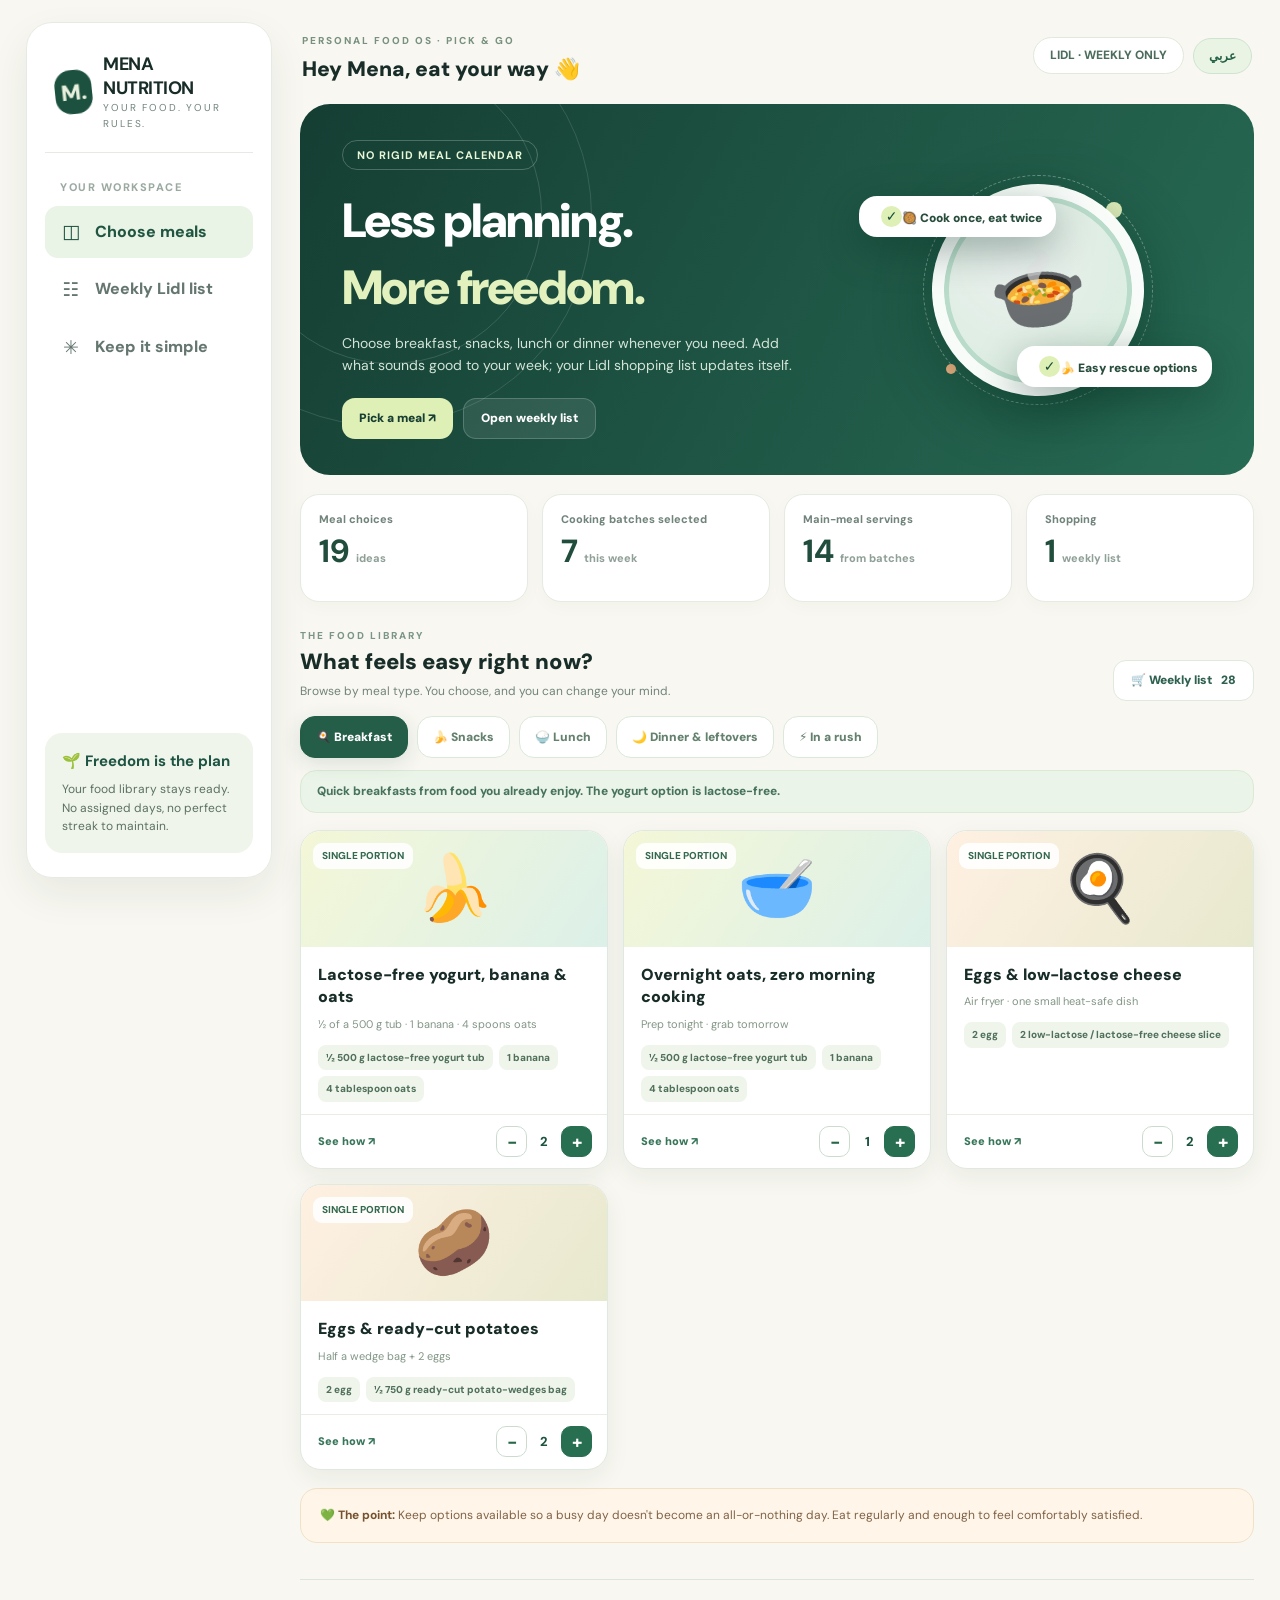
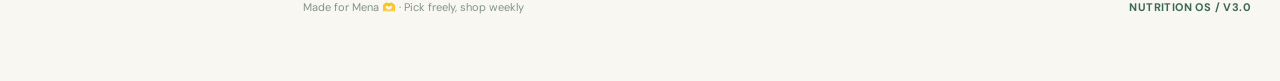
==== commit 38dd165b: "Nutrition OS v3: free meal choice, 7-day Lidl shopping only, lactose-aware" ====
--- a/index.html
+++ b/index.html
@@ -2,169 +2,88 @@
 <html lang="en" dir="ltr">
 <head>
   <meta charset="utf-8">
-  <meta name="viewport" content="width=device-width, initial-scale=1">
+  <meta name="viewport" content="width=device-width,initial-scale=1">
   <meta name="theme-color" content="#173c32">
-  <meta name="description" content="Mena Nutrition OS: 30 days of regular eating, 3 meals and 2 snacks daily, easy 2-serving air-fryer and rice-cooker batches, and a Lidl checklist.">
-  <title>Mena Nutrition OS | November 2026</title>
+  <meta name="description" content="Mena Nutrition OS: choose easy air fryer and rice cooker meals freely, then shop once a week at Lidl.">
+  <title>Mena Nutrition OS | Pick & Go</title>
   <link rel="preconnect" href="https://fonts.googleapis.com">
   <link rel="preconnect" href="https://fonts.gstatic.com" crossorigin>
-  <link href="https://fonts.googleapis.com/css2?family=Cairo:wght@400;500;600;700;800;900&family=DM+Sans:wght@400;500;600;700&display=swap" rel="stylesheet">
+  <link href="https://fonts.googleapis.com/css2?family=Cairo:wght@400;500;600;700;800;900&family=DM+Sans:wght@400;500;600;700;800&display=swap" rel="stylesheet">
   <link rel="stylesheet" href="style.css">
-  <style>
-    body{font-family:'DM Sans',system-ui,sans-serif;line-height:1.55}
-    .nav-btn,.recipe-card,.calendar-day{text-align:left}
-    .hero h2{letter-spacing:-1.7px}
-    .hero p{line-height:1.7}
-    .hero-art{order:2}
-    .logo{letter-spacing:0}
-    .meal-icon{left:auto;right:20px}
-    .bubble1{right:auto;left:-8px}.bubble2{left:auto;right:2px}
-    .bubble1:before,.bubble2:before{margin-left:0;margin-right:8px}
-    .modal-close{left:auto;right:17px}
-    .guide ul,.modal-list{padding-left:20px;padding-right:0}
-    .shop-item input{margin-left:0;margin-right:8px}
-    .calendar-food{font-size:10px}
-    .footer strong{letter-spacing:.5px}
-    .lang-btn{font-size:12px;border:1px solid #d5e4d7;border-radius:99px;padding:8px 14px;background:#eef5e8;color:#246246;font-weight:900}
-    .lang-btn:hover{background:#ddecdb}
-    .top-actions{display:flex;align-items:center;gap:8px}
-    .meal-card-footer .mark-done{font-family:'DM Sans',sans-serif}
-    .routine-note{background:#f1f7ed;border:1px solid #d8e7d5;padding:14px 18px;border-radius:18px;margin:0 0 17px;color:#2c654b;font-size:13px;font-weight:700;line-height:1.6}
-    .meal-card .meal-ingredients{min-height:42px}
-    .meal-card .recipe-id{font-size:10px}
-    .meal-card:nth-child(3),.meal-card:nth-child(5){border-color:#cde5d5}
-    .shop-qty{white-space:normal;text-align:right;max-width:52%}
-    @media(max-width:820px){.hero-art{left:auto;right:-95px}.topbar .today-pill{display:none}}
-  </style>
+  <link rel="stylesheet" href="picker.css">
+  <script src="picker.js" defer></script>
 </head>
 <body>
-<div class="shell">
-  <aside class="sidebar">
-    <div class="logo"><div class="logo-mark">M.</div><div><strong>MENA NUTRITION</strong><small>PERSONAL FOOD OS</small></div></div>
-    <div class="nav-title">YOUR WORKSPACE</div>
-    <nav class="nav" aria-label="Main navigation">
-      <button class="nav-btn active" data-section="dashboard"><span class="nav-icon">◫</span>Dashboard</button>
-      <button class="nav-btn" data-section="calendar"><span class="nav-icon">▦</span>30-day plan</button>
-      <button class="nav-btn" data-section="recipes"><span class="nav-icon">♨</span>Recipe library</button>
-      <button class="nav-btn" data-section="shopping"><span class="nav-icon">☷</span>Lidl shopping list</button>
-      <button class="nav-btn" data-section="guide"><span class="nav-icon">✳</span>How it works</button>
-    </nav>
-    <div class="sidebar-bottom"><b>🌱 Regular beats perfect</b>Three meals and two snacks. No punishment, no rigid fasting, no food guilt.</div>
-  </aside>
-  <main class="main">
-    <header class="topbar"><div><span class="eyebrow">YOUR PERSONAL NUTRITION SPACE</span><h1>Hey Mena, you've got this 👋</h1></div><div class="top-actions"><div class="today-pill" id="today-date">November 2026</div><a class="lang-btn" href="ar.html" lang="ar" dir="rtl">عربي</a></div></header>
-    <section class="hero"><div class="hero-copy"><div class="hero-tag">NUTRITION OS · NOV 2026</div><h2>Less cooking.<br><span>More living.</span></h2><p>Built around your food, your kitchen, and your schedule. One straightforward system, with enough variety to keep it enjoyable.</p><div class="hero-actions"><button class="btn btn-primary" data-go="dashboard">See today's meals ↗</button><button class="btn btn-ghost" data-go="shopping">Open Lidl list</button></div></div><div class="hero-art" aria-hidden="true"><div class="orbit"></div><div class="plate">🥗</div><div class="food-bubble bubble1">30 days, one system</div><div class="food-bubble bubble2">5–10 min hands-on</div></div></section>
-    <div class="stats" aria-label="Program overview">
-      <div class="stat"><div class="stat-label">Eating moments</div><div class="stat-main"><div class="stat-value" id="stat-done">0</div><div class="stat-unit">/ 150</div></div><div class="stat-progress"><span id="stat-bar"></span></div></div>
-      <div class="stat"><div class="stat-label">Personalized plan</div><div class="stat-main"><div class="stat-value">30</div><div class="stat-unit">days</div></div></div>
-      <div class="stat"><div class="stat-label">Eating rhythm</div><div class="stat-main"><div class="stat-value">3 + 2</div><div class="stat-unit">meals + snacks</div></div></div>
-      <div class="stat"><div class="stat-label">Hands-on prep</div><div class="stat-main"><div class="stat-value">5–10</div><div class="stat-unit">min</div></div></div>
-    </div>
-    <section class="section active" id="dashboard">
-      <div class="section-title"><div><div class="kicker">TODAY'S PLAN · 5 EASY MOMENTS</div><h3 id="day-heading">Day one</h3><p id="day-subtitle">3 meals + 2 snacks. Cook the main batch once; eat it twice.</p></div><div style="display:flex;gap:8px"><button class="btn btn-outline" id="prev-day" aria-label="Previous day">←</button><button class="btn btn-outline" id="next-day" aria-label="Next day">→</button></div></div>
-      <div class="routine-note">🧩 THE TWO-PORTION RULE: 2 protein pieces + 2 rice scoops (100 g dry each) + 1 Freshona Buttergemüse box (300 g) = lunch and dinner. Split into two plates; chill the second promptly. Rice scoop amounts are approximate until checked once.</div>
-      <div class="day-grid" id="today-meals"></div>
-      <div class="info-row"><div class="card info-panel"><h4>🧠 Your three simple rules</h4><div class="rule"><span class="rule-icon">✓</span><span>Consistency beats perfect execution.</span></div><div class="rule"><span class="rule-icon">↻</span><span>A disrupted day? Resume at the next meal. No compensation.</span></div><div class="rule"><span class="rule-icon">♡</span><span>Respect fullness. You don't have to finish the plate.</span></div></div><div class="note-card"><b>✨ A note from me to you</b><br>You're building a system that makes your day easier. If you miss a step, you haven't lost your progress. Just take the next one.<br><br><button class="btn btn-outline" id="reset-support">When a day goes off-plan</button></div></div>
-    </section>
-    <section class="section" id="calendar"><div class="section-title"><div><div class="kicker">YOUR NOVEMBER ROADMAP</div><h3>Thirty days. One easy rhythm.</h3><p>Breakfast and snacks are ready in minutes. Lunch and dinner share one cooked batch.</p></div></div><div class="week-tabs" id="week-tabs"></div><div class="week-banner" id="week-banner"></div><div class="calendar" id="calendar-grid"></div></section>
-    <section class="section" id="recipes"><div class="section-title"><div><div class="kicker">RECIPE LIBRARY</div><h3>8 two-meal batches + ready ideas</h3><p>Open a recipe for pack-based amounts, minimal prep and food-safe cooking.</p></div></div><div class="recipe-tools"><div class="filters"><button class="filter active" data-filter="all">All recipes</button><button class="filter" data-filter="rice">🍚 Rice cooker</button><button class="filter" data-filter="air">♨ Air fryer</button></div><span class="badge">Main batch = two adult servings</span></div><div class="recipes-grid" id="recipes-grid"></div></section>
-    <section class="section" id="shopping"><div class="section-title"><div><div class="kicker">YOUR LIDL RUN, SIMPLIFIED</div><h3>Buy packs. Skip the scale. 🛒</h3><p>Weekly quantities are practical shopping estimates, not eating limits. Check the actual pack size.</p></div><div class="shop-actions"><button class="btn btn-outline" id="copy-shopping">⧉ Copy list</button><button class="btn btn-outline" id="reset-shopping">↻ Reset checks</button></div></div><div class="shopping-intro"><div class="shopping-callout"><h4>🧺 Your shopping shortcuts</h4><p>Freshona Buttergemüse 300 g box, individual Ocean Sea salmon portions, pre-cut frozen potato wedges and low-fat cheese slices. If peas upset your stomach, choose a pea-free frozen vegetable mix. Buy extra food when hungry; portions are flexible.</p></div><div class="shopping-info"><b id="shopping-count">0 / 0</b><span>items checked off</span></div></div><div class="shopping-list" id="shopping-groups"></div></section>
-    <section class="section" id="guide"><div class="section-title"><div><div class="kicker">YOUR QUICK-START GUIDE</div><h3>Build it from ready-made units</h3><p>Very little cutting, no daily weighing and no pressure to finish a plate.</p></div></div><div class="guide-grid"><div class="card guide"><div class="guide-big">🧩</div><h4>One batch = two meals</h4><p>For a rice day: 2 individually portioned salmon fillets + two 100 g dry-rice scoops + one 300 g Buttergemüse carton. Split in half. You can eat both portions on the same day or the next day if stored safely.</p><ul><li>Check your scoop once: volume markings aren't guaranteed to equal dry-rice weight.</li><li>Remove every plastic wrapper before cooking.</li><li>Buttergemüse has peas. Choose a pea-free mix if legumes cause symptoms.</li></ul></div><div class="card guide"><div class="guide-big">🍚</div><h4>Rice cooker safety</h4><p>Use rice and vegetables in the pot. Raw fish or chicken belongs in a suitable steamer basket only when your cooker is designed for it. Otherwise cook the protein in the air fryer.</p><ul><li>Never assume the rice cycle cooks raw meat sufficiently.</li><li>Check core temperature and follow package directions.</li><li>Chill the second portion promptly; rice leftovers are especially time-sensitive.</li></ul></div><div class="card guide"><div class="guide-big">♨️</div><h4>Air fryer, no knife</h4><p>Use ready-cut frozen potato wedges. Add fish, chicken, minced beef or an egg dish at the right time. A crowded basket needs two rounds.</p><ul><li>Chicken about 74°C, ground beef about 71°C, fish about 63°C as practical safety checks.</li><li>Eggs fully set; follow appliance guidance.</li><li>For ready-seasoned wedges, extra oil may be unnecessary.</li></ul></div><div class="card guide"><div class="guide-big">🌱</div><h4>Regular eating first</h4><p>Example rhythm: 09:00 breakfast, 11:30 snack, 14:00 lunch, 17:00 snack, 20:00 dinner. Adjust to your day and hunger. This replaces the old two-meal fasting structure.</p><p>Regular meals and snacks can help reduce over-hunger and loss-of-control eating. Rigid dieting can make binge eating harder to treat. A therapist can help with guided self-help or CBT for eating difficulties.</p></div></div><div class="note-card" style="margin-top:17px"><b>💚 Reset rule:</b> If one eating moment goes differently, keep the next one regular. No fasting to make up for it. This is a food organization tool, not a calorie deficit prescription. Always cool cooked rice quickly, store cold, and reheat thoroughly only once.</div><div class="disclaimer">Educational meal organization, not a diagnosis or a plan approved by a clinician. Clinical references: <a href="https://www.nhs.uk/mental-health/conditions/binge-eating/treatment/" target="_blank" rel="noopener">NHS treatment guidance</a>, <a href="https://www.berkshirehealthcare.nhs.uk/media/hb4c5ppw/regular-eating-for-recovery.pdf" target="_blank" rel="noopener">regular eating guide</a>, <a href="https://www.bfr.bund.de/fragen-und-antworten/thema/vorkochen-fuer-mehrere-tage/" target="_blank" rel="noopener">BfR food safety</a>.</div></section>
-    <footer class="footer"><span>Made with care for Mena 🫶 · November 2026</span><strong>MENA NUTRITION OS / V1.0</strong></footer>
-  </main>
-</div>
-<nav class="mobile-nav" aria-label="Mobile navigation"><button class="active" data-section="dashboard"><span>◫</span>Today</button><button data-section="calendar"><span>▦</span>Month</button><button data-section="recipes"><span>♨</span>Recipes</button><button data-section="shopping"><span>☷</span>Lidl</button><button data-section="guide"><span>✳</span>Guide</button></nav>
-<div class="modal-backdrop" id="modal-backdrop" role="presentation"><div class="modal" role="dialog" aria-modal="true" aria-labelledby="modal-heading"><button class="modal-close" id="close-modal" aria-label="Close">×</button><div id="modal-content"></div></div></div>
-<div class="toast" id="toast" role="status" aria-live="polite"></div>
-<script>
-(() => {
- 'use strict';
- const ingredients={
-  C:['2 ready-portioned chicken breasts','2 scoops dry rice (≈200 g total)','1 carton Freshona Buttergemüse (300 g)'],
-  P:['2 ready-portioned chicken breasts','1 bag frozen potato wedges (≈750 g)','1 carton frozen vegetables (300 g)'],
-  L:['2 individually wrapped salmon fillets','2 scoops dry rice (≈200 g total)','1 carton Freshona Buttergemüse (300 g)'],
-  T:['2 cans tuna, drained','2 scoops dry rice (≈200 g total)','1 carton frozen vegetables (300 g)','Optional: 2 slices low-fat cheese'],
-  K:['1 pack lean beef mince (≈400 g)','1 bag frozen potato wedges (≈750 g)','1 carton frozen vegetables (300 g)','Season with cumin + paprika'],
-  E:['4 eggs','4 slices low-fat cheese','1 bag frozen potato wedges (≈750 g)','1 carton frozen vegetables (300 g)'],
-  B:['1 pack lean beef mince (≈400 g)','2 scoops dry rice (≈200 g total)','1 carton Freshona Buttergemüse (300 g)','Season with paprika + black pepper'],
-  S:['2 individually wrapped salmon fillets','1 bag frozen potato wedges (≈750 g)','1 carton frozen vegetables (300 g)'],
-  F:['½ tub plain Skyr (≈250 g from 500 g tub)','1 banana','4 tbsp oats'],
-  G:['2 eggs','2 slices low-fat Gouda','2 rice cakes'],
-  U:['2 slices low-fat cheese','2 rice cakes'],
-  V:['1 banana','1 small handful unsalted nuts']
- };
- const serving={
-  C:['1 chicken piece','1 rice scoop','½ veg carton'],P:['1 chicken piece','½ potato bag','½ veg carton'],
-  L:['1 salmon filet','1 rice scoop','½ veg carton'],T:['1 tuna can','1 rice scoop','½ veg carton'],
-  K:['½ beef pack','½ potato bag','½ veg carton'],E:['2 eggs + 2 cheese slices','½ potato bag','½ veg carton'],
-  B:['½ beef pack','1 rice scoop','½ veg carton'],S:['1 salmon filet','½ potato bag','½ veg carton']
- };
- const recipes={
-  C:{name:'Chicken rice box',emoji:'🍗',device:'rice',mins:'25–40',tag:'Rice cooker',batch:true,steps:['Remove plastic. Wash two rice scoops, add water per cooker instructions and add the 300 g vegetable carton.','If your model safely supports steaming raw meat, put two chicken portions on the proper steaming tray. Otherwise air-fry them separately.','Check chicken is cooked throughout (aim for 74°C core). Divide into two plates; refrigerate the second promptly.'],tip:'Two scoops + one vegetable carton + two chicken portions. No knife. Buttergemüse already contains butter.'},
-  P:{name:'Chicken & ready-cut wedges',emoji:'🍟',device:'air',mins:'25–40',tag:'Air fryer',batch:true,steps:['Pour one frozen pre-cut potato-wedges bag into the air fryer; follow the package instructions.','Add two chicken portions and one vegetable carton at the appropriate cooking stages. Do not overcrowd: use two rounds if needed.','Cook chicken fully (74°C core), then split into lunch and dinner portions.'],tip:'Ready-seasoned wedges may contain oil already. No extra oil is automatically needed.'},
-  L:{name:'Two salmon fillets + rice',emoji:'🐟',device:'rice',mins:'20–35',tag:'Rice cooker',batch:true,steps:['Unwrap both salmon pieces; thaw if the package requires it. Wash two level rice scoops and add water as marked on your cooker.','Add one 300 g Buttergemüse carton. Place salmon on a suitable steaming tray if your cooker supports it; otherwise air-fry the fish.','Cook fish fully (practical core check 63°C); split the batch into two meals and chill the second promptly.'],tip:'This is your dream combo: 2 salmon portions + 2 rice scoops + 1 ready 300 g vegetable box.'},
-  T:{name:'Tuna, rice & butter vegetables',emoji:'🥫',device:'rice',mins:'20–30',tag:'Rice cooker',batch:true,steps:['Add two scoops rice, water as marked and one 300 g vegetable carton to the rice cooker.','Once rice is cooked, open and drain two tuna cans, mix through with black pepper and lemon. Add low-fat cheese slices if you enjoy them.','Divide into two easy meals; chill the second serving promptly.'],tip:'Canned tuna goes in after the rice is cooked. Choose different proteins through the week.'},
-  K:{name:'Lean beef kofta & wedges',emoji:'🥩',device:'air',mins:'25–40',tag:'Air fryer',batch:true,steps:['Open one ≈400 g lean minced-beef pack and form 4 simple patties with a spoon or clean hands.','Cook with one bag pre-cut frozen potato wedges and one carton of vegetables. Work in batches if the basket is crowded.','Check mince thoroughly cooked (71°C core), split into two meals and store the second promptly.'],tip:'One mince pack becomes two meals; no kitchen scale required.'},
-  E:{name:'Egg & light-cheese potato bake',emoji:'🍳',device:'air',mins:'25–40',tag:'Air fryer',batch:true,steps:['Start the pre-cut frozen wedges and vegetables according to package instructions.','Beat 4 eggs and add 4 low-fat cheese slices to an air-fryer-safe dish. Cook until eggs are fully set.','Split into two meals, 2 eggs per plate.'],tip:'Low-fat cheese slices melt easily and make this really satisfying.'},
-  B:{name:'Lean beef + rice box',emoji:'🥩',device:'rice',mins:'25–40',tag:'Rice cooker + safe beef step',batch:true,steps:['Cook two rice scoops and one 300 g vegetable carton in the rice cooker.','Cook the whole 400 g lean mince pack separately in a pan or suitable air-fryer dish; cook thoroughly to 71°C.','Mix everything, divide into two meals and chill the second.'],tip:'Swap this for kofta day when you want rice. Never put raw mince directly on top of rice unless your cooker explicitly supports safe meat cooking.'},
-  S:{name:'Salmon & pre-cut wedges',emoji:'🐠',device:'air',mins:'25–35',tag:'Air fryer',batch:true,steps:['Start one frozen potato-wedges bag in the air fryer as directed.','Unwrap two salmon fillets, add later with one 300 g vegetable carton. Cook in two rounds if needed.','Cook salmon fully (63°C core check), divide into two servings, chill the second promptly.'],tip:'Two separately wrapped salmon portions, zero chopping.'},
-  F:{name:'Skyr, banana & oats',emoji:'🍌',device:'cold',mins:'2',tag:'No cooking',steps:['Take roughly half of a 500 g plain Skyr tub.','Add one banana and four tablespoons of oats. Eat.'],tip:'This is breakfast, not a punishment breakfast. Add more if hungry.'},
-  G:{name:'Eggs, light cheese & rice cakes',emoji:'🍳',device:'air',mins:'10–15',tag:'Air fryer',steps:['Cook two eggs in a suitable small air-fryer dish until fully set.','Eat with two low-fat cheese slices and two rice cakes.'],tip:'Make boiled eggs ahead if easier.'},
-  U:{name:'Cheese slices & rice cakes',emoji:'🧀',device:'cold',mins:'1',tag:'No cooking',steps:['Take two low-fat cheese slices and two rice cakes.','Eat when your regular snack time arrives, or adjust it to hunger.'],tip:'A pre-portioned snack with no scale.'},
-  V:{name:'Banana & nuts',emoji:'🍌',device:'cold',mins:'1',tag:'No cooking',steps:['Take one banana and one small handful of unsalted nuts.','Enjoy without weighing or compensation.'],tip:'If you are still hungry, add food rather than trying to wait it out.'}
- };
- const pattern=[['C','C'],['L','L'],['P','P'],['K','K'],['T','T'],['S','S'],['E','E']];
- const flavors=[['Lemon · garlic · black pepper','Start fresh and simple.'],['Paprika · cumin · chili','An Egyptian-inspired twist.'],['Curry · turmeric · garlic','A new flavor without new complexity.'],['Thyme · rosemary · lemon','Herbs, comfort and familiar staples.'],['Your favorite seasoning','Finish with whatever worked best.']];
- const days=Array.from({length:30},(_,i)=>{const main=i%7===3&&Math.floor(i/7)%2===1?'B':pattern[i%7][0];return {number:i+1,breakfast:i%2===0?'F':'G',lunch:main,dinner:main}});
- const shopping={
-  pantry:{title:'📦 Monthly pantry',subtitle:'Top up only when needed',items:[['Golden Sun dry rice','4 × 1 kg bags (two 100 g scoops per rice-batch day)'],['Oats / Haferflocken','1 bag ≈ 500–750 g'],['Rice cakes / Reiswaffeln','≈ 8 packs, check count per pack'],['Unsalted nuts','≈ 600–750 g'],['Seasonings','Lemon, paprika, cumin, pepper, garlic'],['Olive oil / ghee','Optional; Buttergemüse and seasoned wedges already contain fat']]},
-  weekly:{title:'🛒 Weekly ready-unit run · weeks 1–4',subtitle:'Approximate for 7 days, 3 meals + 2 snacks daily',items:[['Freshona Buttergemüse 300 g','7 cartons; choose pea-free frozen veg if needed'],['Ocean Sea salmon, individual fillets','4 pieces (often 125 g each; read package)'],['Chicken portions / Hähnchenbrust','4 pieces, ≈ 600–800 g total'],['Lean ground beef / Rinderhackfleisch mager','1 × 400 g pack'],['Harvest Basket frozen potato wedges','4 bags ≈ 750 g each; check oil/seasoning'],['Tuna in water / Nixe Thunfisch','2 cans'],['Eggs / Eier','≈ 12 eggs'],['Low-fat sliced Gouda / Käse leicht in Scheiben','≈ 3 packs; ~24–30 slices total'],['Milbona Skyr Natur','2 × 500 g tubs'],['Bananas / Bananen','≈ 11 bananas'],['Reiswaffeln & nuts','From monthly pantry']]},
-  last:{title:'🌿 Last two days · Nov 29–30',subtitle:'Only if you do not have enough left',items:[['Chicken breast','2 portions'],['Salmon','2 individual fillets'],['Buttergemüse / pea-free frozen veg','2 × 300 g cartons'],['Dry rice','4 scoops (≈ 400 g)'],['Eggs','2'],['Low-fat cheese slices','6'],['Rice cakes','6'],['Skyr','½ tub ≈ 250 g'],['Bananas','3'],['Nuts','2 handfuls']]}
- };
- const key='mena-nutrition-os-v1';let saved={};try{saved=JSON.parse(localStorage.getItem(key))||{}}catch(e){}
- const state={day:Math.min(30,Math.max(1,Number(saved.day)||1)),week:Math.min(5,Math.max(1,Number(saved.week)||1)),done:saved.doneV2||{},shopping:saved.shoppingV2||{},filter:'all',section:'dashboard'};
- const $=s=>document.querySelector(s),$$=s=>Array.from(document.querySelectorAll(s));
- function save(){try{localStorage.setItem(key,JSON.stringify({...saved,day:state.day,week:state.week,doneV2:state.done,shoppingV2:state.shopping}))}catch(e){}}
- function escapeHtml(t){return String(t).replace(/[&<>"']/g,c=>({'&':'&amp;','<':'&lt;','>':'&gt;','"':'&quot;',"'":'&#39;'}[c]))}
- function toast(t){const e=$('#toast');e.textContent=t;e.classList.add('show');clearTimeout(toast.timer);toast.timer=setTimeout(()=>e.classList.remove('show'),2300)}
- function navigate(id){state.section=id;$$('.section').forEach(e=>e.classList.toggle('active',e.id===id));$$('[data-section]').forEach(e=>e.classList.toggle('active',e.dataset.section===id));window.scrollTo({top:0,behavior:'smooth'});if(id==='calendar')renderCalendar();if(id==='recipes')renderRecipes();if(id==='shopping')renderShopping()}
- function isDone(d,s){return !!state.done[`${d}-${s}`]}
- function completed(){return Object.values(state.done).filter(Boolean).length}
- function toggleDone(d,s){const k=`${d}-${s}`;state.done[k]=!state.done[k];save();renderDashboard();renderStats();if(state.section==='calendar')renderCalendar();toast(state.done[k]?'Nice work, Mena! ✓':'Progress updated')}
- function renderStats(){const n=completed();$('#stat-done').textContent=n;$('#stat-bar').style.width=(Math.min(150,n)/150*100)+'%'}
- function renderDashboard(){
-  const d=days[state.day-1],date=new Date(2026,10,d.number).toLocaleDateString('en-GB',{day:'numeric',month:'long',weekday:'long'});
-  $('#day-heading').textContent=`Day ${d.number} · ${date}`;
-  $('#day-subtitle').textContent=`Week ${Math.ceil(d.number/7)} · ${flavors[Math.floor((d.number-1)/7)][0]} · Three meals + two snacks`;
-  $('#prev-day').disabled=d.number===1;$('#next-day').disabled=d.number===30;
-  const slots=[['breakfast',d.breakfast,'09:00','BREAKFAST'],['snack1','U','11:30','SNACK 1'],['lunch',d.lunch,'14:00','LUNCH'],['snack2','V','17:00','SNACK 2'],['dinner',d.dinner,'20:00','DINNER']];
-  $('#today-meals').innerHTML=slots.map(([slot,id,time,label])=>{
-   const r=recipes[id],chips=serving[id]||ingredients[id];
-   return `<article class="card meal-card"><div class="meal-top"><span class="meal-time">${time} · ${label}</span><span class="recipe-id">${r.batch?'½ BATCH':id}</span></div><div class="meal-icon" aria-hidden="true">${r.emoji}</div><h4>${r.name}</h4><p>${r.tag} · ${r.batch?'cook once, eat twice':'ready in'} ${r.mins} min</p><div class="meal-ingredients">${chips.slice(0,3).map(i=>`<span class="ingredient-chip">${escapeHtml(i)}</span>`).join('')}</div><div class="meal-card-footer"><button class="mark-done ${isDone(d.number,slot)?'done':''}" data-done="${d.number}-${slot}">${isDone(d.number,slot)?'✓ Done':'○ Done eating'}</button><button class="link-btn" data-recipe="${id}">How to make ↗</button></div></article>`
-  }).join('');
- }
- function renderCalendar(){const w=state.week;$('#week-tabs').innerHTML=Array.from({length:5},(_,i)=>`<button class="week-tab ${w===i+1?'active':''}" data-week="${i+1}">Week ${i+1}</button>`).join('');$('#week-banner').innerHTML=`<span><b>Flavor focus:</b> ${flavors[w-1][0]}</span><span>${flavors[w-1][1]}</span>`;$('#calendar-grid').innerHTML=days.filter(d=>Math.ceil(d.number/7)===w).map(d=>`<button class="calendar-day ${state.day===d.number?'selected':''}" data-day="${d.number}"><div class="calendar-day-top"><span class="calendar-num">${d.number}</span><small>NOV</small></div><div class="calendar-food">${recipes[d.lunch].emoji} ${recipes[d.lunch].name}<br>🧩 1 batch = 2 meals · + breakfast & 2 snacks</div><div class="mini-dots">${['breakfast','snack1','lunch','snack2','dinner'].map(s=>`<i class="dot ${isDone(d.number,s)?'on':''}"></i>`).join('')}</div></button>`).join('')}
- function renderRecipes(){$('#recipes-grid').innerHTML=Object.entries(recipes).filter(([,r])=>state.filter==='all'||r.device===state.filter).map(([id,r])=>`<button class="recipe-card" data-recipe="${id}"><div class="recipe-visual ${r.device}"><span class="device-tag">${r.tag}</span>${r.emoji}</div><div class="recipe-details"><h4>${r.name}</h4><p>${ingredients[id].slice(0,2).join(' · ')}</p><div class="recipe-meta"><span>${r.mins} min</span><span>Open ↗</span></div></div></button>`).join('');$$('.filter').forEach(f=>f.classList.toggle('active',f.dataset.filter===state.filter))}
- function renderShopping(){let total=0,n=0;$('#shopping-groups').innerHTML=Object.entries(shopping).map(([g,data])=>`<div class="card shopping-group"><h4>${data.title}</h4><small>${data.subtitle}</small><div style="height:9px"></div>${data.items.map(([name,qty],i)=>{const k=`${g}-${i}`,on=!!state.shopping[k];total++;if(on)n++;return `<label class="shop-item ${on?'checked':''}"><span style="display:flex;align-items:center;gap:5px"><input type="checkbox" data-shop="${k}" ${on?'checked':''}><span class="item-name">${escapeHtml(name)}</span></span><span class="shop-qty">${escapeHtml(qty)}</span></label>`}).join('')}</div>`).join('');$('#shopping-count').textContent=`${n} / ${total}`}
- function openRecipe(id){const r=recipes[id];if(!r)return;$('#modal-content').innerHTML=`<div class="modal-hero">${r.emoji}</div><div class="eyebrow">${r.tag.toUpperCase()} · RECIPE ${id}</div><h3 id="modal-heading">${r.name}</h3><p class="modal-sub">${r.batch?'ONE BATCH = TWO MAIN MEALS':'ONE EASY PORTION'} · approx. ${r.mins} minutes · adjust to hunger</p><div class="modal-ing">${ingredients[id].map(i=>`<span class="ingredient-chip">${escapeHtml(i)}</span>`).join('')}</div><b>Method</b><ol class="modal-list">${r.steps.map(x=>`<li>${escapeHtml(x)}</li>`).join('')}</ol><div class="tip">💚 ${escapeHtml(r.tip)}</div>`;$('#modal-backdrop').classList.add('show');$('#close-modal').focus()}
- function support(){$('#modal-content').innerHTML='<div class="modal-hero">🫶</div><div class="eyebrow">GENTLE RESET</div><h3 id="modal-heading">Nothing is ruined, Mena.</h3><p class="modal-sub">One stressful eating moment does not define your day.</p><ol class="modal-list"><li>Do not skip or delay the next meal to compensate.</li><li>Return to a regular meal or snack, with enough food to feel satisfied.</li><li>Make the easiest batch you can: tuna, rice and ready vegetables.</li><li>Notice triggers with curiosity, not blame. Support from a therapist is valid.</li></ol><div class="tip">The goal is predictable nourishment, not perfect checkmarks.</div>';$('#modal-backdrop').classList.add('show')}
- function closeModal(){$('#modal-backdrop').classList.remove('show')}
- function fallbackCopy(t){const a=document.createElement('textarea');a.value=t;a.style.position='fixed';a.style.left='-9999px';document.body.appendChild(a);a.select();try{document.execCommand('copy');toast('Shopping list copied ✓')}catch(e){toast('Copy is not available here')}a.remove()}
- function copyShopping(){const t=Object.values(shopping).map(g=>g.title+'\n'+g.items.map(i=>'☐ '+i[0]+': '+i[1]).join('\n')).join('\n\n');if(navigator.clipboard&&window.isSecureContext)navigator.clipboard.writeText(t).then(()=>toast('Shopping list copied ✓')).catch(()=>fallbackCopy(t));else fallbackCopy(t)}
- document.addEventListener('click',e=>{const nav=e.target.closest('[data-section],[data-go]');if(nav){navigate(nav.dataset.section||nav.dataset.go);return}const done=e.target.closest('[data-done]');if(done){const [d,s]=done.dataset.done.split('-');toggleDone(Number(d),s);return}const recipe=e.target.closest('[data-recipe]');if(recipe){openRecipe(recipe.dataset.recipe);return}const wk=e.target.closest('[data-week]');if(wk){state.week=Number(wk.dataset.week);save();renderCalendar();return}const day=e.target.closest('[data-day]');if(day){state.day=Number(day.dataset.day);save();renderDashboard();navigate('dashboard');return}const f=e.target.closest('[data-filter]');if(f){state.filter=f.dataset.filter;renderRecipes()}});
- document.addEventListener('change',e=>{if(e.target.dataset.shop){state.shopping[e.target.dataset.shop]=e.target.checked;save();renderShopping()}});
- $('#prev-day').addEventListener('click',()=>{state.day=Math.max(1,state.day-1);save();renderDashboard()});
- $('#next-day').addEventListener('click',()=>{state.day=Math.min(30,state.day+1);save();renderDashboard()});
- $('#copy-shopping').addEventListener('click',copyShopping);
- $('#reset-shopping').addEventListener('click',()=>{if(confirm('Clear all shopping checkmarks?')){state.shopping={};save();renderShopping();toast('Checklist reset')}});
- $('#reset-support').addEventListener('click',support);
- $('#close-modal').addEventListener('click',closeModal);
- $('#modal-backdrop').addEventListener('click',e=>{if(e.target.id==='modal-backdrop')closeModal()});
- document.addEventListener('keydown',e=>{if(e.key==='Escape')closeModal()});
- const now=new Date();$('#today-date').textContent=now.getFullYear()===2026&&now.getMonth()===10?new Intl.DateTimeFormat('en-GB',{day:'numeric',month:'long',year:'numeric'}).format(now):'November 2026';
- if(!saved.day&&now.getFullYear()===2026&&now.getMonth()===10){state.day=now.getDate();state.week=Math.ceil(state.day/7)}
- renderStats();renderDashboard();renderCalendar();renderRecipes();renderShopping();
-})();
-</script>
+  <div class="shell">
+    <aside class="sidebar">
+      <div class="logo"><div class="logo-mark">M.</div><div><strong>MENA NUTRITION</strong><small>YOUR FOOD. YOUR RULES.</small></div></div>
+      <div class="nav-title">YOUR WORKSPACE</div>
+      <nav class="nav" aria-label="Main navigation">
+        <button class="nav-btn active" data-section="browse"><span class="nav-icon">◫</span>Choose meals</button>
+        <button class="nav-btn" data-section="shopping"><span class="nav-icon">☷</span>Weekly Lidl list</button>
+        <button class="nav-btn" data-section="guide"><span class="nav-icon">✳</span>Keep it simple</button>
+      </nav>
+      <div class="sidebar-bottom"><b>🌱 Freedom is the plan</b>Your food library stays ready. No assigned days, no perfect streak to maintain.</div>
+    </aside>
+    <main class="main">
+      <header class="topbar">
+        <div><span class="eyebrow">PERSONAL FOOD OS · PICK & GO</span><h1>Hey Mena, eat your way 👋</h1></div>
+        <div class="top-actions"><span class="today-pill">LIDL · WEEKLY ONLY</span><a class="lang-btn" href="ar.html" lang="ar" dir="rtl">عربي</a></div>
+      </header>
+      <section class="hero picker-hero">
+        <div class="hero-copy"><span class="hero-tag">NO RIGID MEAL CALENDAR</span><h2>Less planning.<br><span>More freedom.</span></h2><p>Choose breakfast, snacks, lunch or dinner whenever you need. Add what sounds good to your week; your Lidl shopping list updates itself.</p><div class="hero-actions"><button class="btn btn-primary" data-go="browse">Pick a meal ↗</button><button class="btn btn-ghost" data-go="shopping">Open weekly list</button></div></div>
+        <div class="hero-art" aria-hidden="true"><div class="orbit"></div><div class="plate">🍲</div><div class="food-bubble bubble1">🥘 Cook once, eat twice</div><div class="food-bubble bubble2">🍌 Easy rescue options</div></div>
+      </section>
+      <div class="stats" aria-label="Your flexible system">
+        <div class="stat"><div class="stat-label">Meal choices</div><div class="stat-main"><div class="stat-value" id="recipe-total">16</div><div class="stat-unit">ideas</div></div></div>
+        <div class="stat"><div class="stat-label">Cooking batches selected</div><div class="stat-main"><div class="stat-value" id="batch-total">0</div><div class="stat-unit">this week</div></div></div>
+        <div class="stat"><div class="stat-label">Main-meal servings</div><div class="stat-main"><div class="stat-value" id="main-total">0</div><div class="stat-unit">from batches</div></div></div>
+        <div class="stat"><div class="stat-label">Shopping</div><div class="stat-main"><div class="stat-value">1</div><div class="stat-unit">weekly list</div></div></div>
+      </div>
+      <section class="section active" id="browse">
+        <div class="section-title"><div><div class="kicker">THE FOOD LIBRARY</div><h3>What feels easy right now?</h3><p>Browse by meal type. You choose, and you can change your mind.</p></div><button class="btn btn-outline" data-go="shopping">🛒 Weekly list <span id="selected-badge">0</span></button></div>
+        <div class="picker-tabs" id="meal-tabs" role="group" aria-label="Meal categories">
+          <button class="picker-tab active" data-filter="breakfast">🍳 Breakfast</button>
+          <button class="picker-tab" data-filter="snack">🍌 Snacks</button>
+          <button class="picker-tab" data-filter="lunch">🍚 Lunch</button>
+          <button class="picker-tab" data-filter="dinner">🌙 Dinner & leftovers</button>
+          <button class="picker-tab" data-filter="fast">⚡ In a rush</button>
+        </div>
+        <div class="picker-hint" id="category-hint">Quick breakfasts from ingredients you already enjoy.</div>
+        <div class="pick-grid" id="meal-grid"></div>
+        <div class="gentle-note"><b>💚 The point:</b> Keep options available so a busy day doesn't become an all-or-nothing day. Eat regularly and enough to feel comfortably satisfied.</div>
+      </section>
+      <section class="section" id="shopping">
+        <div class="section-title"><div><div class="kicker">EINKAUFSLISTE · 7 DAYS</div><h3>Your Lidl week, one list. 🛒</h3><p>Built from the meals you pick. No monthly stock-up, no fixed daily schedule.</p></div></div>
+        <div class="shopping-action-bar">
+          <button class="btn btn-primary" id="starter-week">✨ Load an easy week</button>
+          <button class="btn btn-outline" id="copy-shopping">⧉ Copy list</button>
+          <button class="btn btn-outline" id="clear-week">↻ Clear selections</button>
+        </div>
+        <div class="shop-banner"><div><b id="shopping-status">Your easy weekly list</b><p>Amounts are shopping estimates, not limits on what you may eat. Adjust portions and add food when hungry.</p></div><div class="shopping-info"><b id="shopping-count">0 / 0</b><span>items checked</span></div></div>
+        <div class="shopping-list" id="shopping-groups"></div>
+        <div class="gentle-note">🧀 Dairy note: choose cheese slices that are labelled lactose-free, or an aged Gouda you personally tolerate. 🥦 Buttergemüse contains some butter and peas; use a plain pea-free vegetable mix if either bothers you.</div>
+      </section>
+      <section class="section" id="guide">
+        <div class="section-title"><div><div class="kicker">YOUR SIMPLE SYSTEM</div><h3>How to make this work for you</h3><p>A small set of practical rules. Nothing complicated.</p></div></div>
+        <div class="guide-grid">
+          <div class="card guide"><div class="guide-big">🧩</div><h4>Pick by situation</h4><p>No Monday-to-Sunday meal assignments. Open Breakfast, Snacks, Lunch, Dinner or In a rush and choose what suits your time and appetite.</p><p>The + button adds that recipe's ingredients to your one weekly Lidl list. The − button removes a selection.</p></div>
+          <div class="card guide"><div class="guide-big">🍚</div><h4>Cook once, eat twice</h4><p>A main batch often means 2 salmon or chicken portions, 2 scoops of uncooked rice (about 100 g each), and one 300 g vegetable carton. Divide into two meals, and cool and refrigerate the second promptly.</p><p>Use the steaming tray for raw meat or fish only if the rice cooker is built to cook it safely. Never leave raw fish in its plastic wrapper.</p></div>
+          <div class="card guide"><div class="guide-big">🥬</div><h4>Lactose and legumes</h4><p>Ordinary fresh dairy is not part of this menu. Low-fat cheese slices are optional and should be lactose-free or known to suit you. Aged Gouda often contains very little lactose, but tolerance varies.</p><p>Freshona Buttergemüse has butter and peas. Butter is usually low in lactose; peas may cause digestive symptoms. Read the carton and choose plain vegetables if necessary.</p></div>
+          <div class="card guide"><div class="guide-big">🌱</div><h4>Regular eating, gentle approach</h4><p>Keep breakfast, lunch, dinner and snacks available without prescribing the same food every day. Long gaps and rigid diet rules can worsen loss-of-control eating for some people. This isn't a calorie target or weight-loss prescription.</p><p>If binge eating is recurring, guided self-help or eating-disorder-focused CBT with a qualified professional can help.</p></div>
+        </div>
+        <div class="note-card" style="margin-top:17px"><b>⚠️ Food safety:</b> Follow package instructions, check meat and fish are safely cooked, and chill cooked rice promptly. Reheat leftovers thoroughly only once. If an air-fryer basket is crowded, cook in batches.</div>
+        <p class="disclaimer">A personal meal-organizing tool, not a medical diagnosis or a clinician-approved diet. Background: <a href="https://www.nhs.uk/mental-health/conditions/binge-eating/treatment/" target="_blank" rel="noopener">NHS eating support</a>, <a href="https://www.gesundheitsinformation.de/einkaufen-bei-laktoseintoleranz.html" target="_blank" rel="noopener">IQWiG lactose guide</a>, <a href="https://www.lidl.de/p/freshona-buttergemuese/p11252678" target="_blank" rel="noopener">Lidl Buttergemüse</a>.</p>
+      </section>
+      <footer class="footer"><span>Made for Mena 🫶 · Pick freely, shop weekly</span><strong>NUTRITION OS / V3.0</strong></footer>
+    </main>
+  </div>
+  <nav class="mobile-nav" aria-label="Mobile navigation">
+    <button class="active" data-section="browse"><span>◫</span>Meals</button>
+    <button data-section="shopping"><span>☷</span>Lidl</button>
+    <button data-section="guide"><span>✳</span>Guide</button>
+  </nav>
+  <div class="modal-backdrop" id="modal-backdrop" role="presentation"><div class="modal" role="dialog" aria-modal="true" aria-labelledby="modal-heading"><button class="modal-close" id="close-modal" aria-label="Close">×</button><div id="modal-content"></div></div></div>
+  <div class="toast" id="toast" role="status" aria-live="polite"></div>
 </body>
 </html>
--- a/picker.css
+++ b/picker.css
@@ -0,0 +1,72 @@
+:root{--picker:#235c49;--mint:#e8f3e7;--warm:#fff5e7}
+html[lang="en"] body{font-family:"DM Sans",system-ui,sans-serif;line-height:1.56}
+html[lang="en"] .nav-btn,html[lang="en"] .recipe-card{text-align:left}
+html[lang="en"] .hero h2{letter-spacing:-1.7px}
+html[lang="en"] .guide ul,html[lang="en"] .modal-list{padding-left:20px;padding-right:0}
+html[lang="en"] .modal-close{left:auto;right:17px}
+html[lang="en"] .bubble1{left:-5px;right:auto}
+html[lang="en"] .bubble2{right:0;left:auto}
+.top-actions{display:flex;gap:9px;align-items:center}
+.lang-btn{border:1px solid #cfe3d1;border-radius:100px;padding:9px 15px;background:#eaf4e5;color:#246246;font:800 12px "DM Sans",sans-serif}
+.lang-btn:hover{background:#d7eacb}
+.picker-hero{min-height:285px}
+.picker-hero .hero-art{order:2}
+.picker-hero .hero-copy{position:relative;z-index:2}
+.picker-tabs{display:flex;flex-wrap:wrap;gap:9px;margin:0 0 12px}
+.picker-tab{border:1px solid #dbe9d9;background:white;border-radius:15px;padding:11px 15px;font-size:12px;color:#64816e;font-weight:900;transition:.2s}
+.picker-tab:hover{border-color:#74aa85;transform:translateY(-1px)}
+.picker-tab.active{background:#245e48;color:white;border-color:#245e48;box-shadow:0 5px 20px #1d584123}
+.picker-hint{background:#ebf4e8;border:1px solid #dbead5;color:#47735c;border-radius:16px;padding:11px 16px;margin:0 0 17px;font-size:12px;font-weight:800}
+.pick-grid{display:grid;grid-template-columns:repeat(3,minmax(0,1fr));gap:15px}
+.pick-card{display:flex;flex-direction:column;min-width:0;background:#fff;border:1px solid #e0e9df;border-radius:21px;overflow:hidden;box-shadow:0 8px 24px #183e2910;transition:box-shadow .2s,transform .2s}
+.pick-card:hover{box-shadow:0 17px 30px #183e291a;transform:translateY(-2px)}
+.pick-art{height:116px;background:linear-gradient(125deg,#e5f0e6,#d3e7d8);display:flex;align-items:center;justify-content:center;position:relative;font-size:64px}
+.pick-art.air{background:linear-gradient(125deg,#fff0e2,#e7e9ce)}
+.pick-art.cold{background:linear-gradient(125deg,#f4f7d7,#dcf0e9)}
+.pick-art.rice{background:linear-gradient(125deg,#e5efda,#c8eadb)}
+.pick-tag{position:absolute;top:12px;inset-inline-start:12px;background:#ffffffe3;color:#34694f;border-radius:9px;padding:5px 9px;font-size:10px;font-weight:800}
+.pick-body{padding:17px 17px 12px;flex:1}
+.pick-body h4{font-size:16px;line-height:1.4;font-weight:900;margin:0 0 7px}
+.pick-sub{font-size:11px;color:#839687;margin:0 0 12px}
+.pick-chips{display:flex;flex-wrap:wrap;gap:6px}
+.pick-chips span{font-size:10px;color:#50705b;background:#eff5eb;border-radius:8px;padding:5px 8px;font-weight:800}
+.pick-footer{display:flex;justify-content:space-between;gap:8px;align-items:center;border-top:1px solid #e8eee5;padding:11px 15px}
+.detail-btn{border:0;background:transparent;color:#37765a;font-weight:900;font-size:11px;padding:7px 2px}
+.detail-btn:hover{text-decoration:underline}
+.pick-counter{display:flex;align-items:center;gap:7px}
+.pick-counter b{font:800 13px "DM Sans",sans-serif;text-align:center;min-width:20px;color:#1c543e}
+.pick-counter button{width:31px;height:31px;border-radius:10px;display:grid;place-items:center;border:1px solid #cbdccf;background:#fff;color:#276747;font-size:18px;font-weight:800;line-height:1}
+.pick-counter button.plus{background:#286f51;color:#fff;border-color:#286f51}
+.pick-counter button:hover:not(:disabled){filter:brightness(.94)}
+.pick-counter button:disabled{opacity:.4;cursor:not-allowed}
+.pick-card.leftovers{border:1px dashed #a7c8b0;background:#fafff7}
+.pick-card.leftovers .pick-art{background:#d9f0df}
+.pick-footer .no-purchase{font-size:10px;font-weight:800;color:#6b9079}
+.gentle-note{background:#fff6e9;border:1px solid #f2e1c7;border-radius:17px;padding:16px 19px;margin-top:18px;color:#806246;font-size:12px;line-height:1.8}
+.gentle-note b{color:#765130}
+.shopping-action-bar{display:flex;gap:8px;flex-wrap:wrap;margin:4px 0 14px}
+.shop-banner{background:#1b4e3d;border:1px solid #28614d;border-radius:20px;padding:20px;display:flex;gap:20px;align-items:center;justify-content:space-between;color:#fff;margin-bottom:16px}
+.shop-banner b{font-size:16px}
+.shop-banner p{font-size:12px;color:#cfdfd0;margin:6px 0 0}
+.shop-banner .shopping-info{background:#dcedd5;min-width:128px;flex-shrink:0}
+.shopping-list{display:grid;grid-template-columns:repeat(2,minmax(0,1fr));gap:14px}
+.shopping-group{padding:19px;min-width:0}
+.shopping-group h4{font-size:16px;margin:0 0 4px}
+.shopping-group small{font-size:11px;color:#899d91}
+.shop-item{gap:10px;align-items:center}
+.shop-item > span:first-child{min-width:0;flex:1}
+.shop-item .item-name{overflow-wrap:anywhere}
+.shop-qty{white-space:normal;max-width:52%;text-align:end;color:#648a73;font-size:11px;overflow-wrap:anywhere}
+.shop-empty{grid-column:1/-1;text-align:center;background:#f2f7ed;border:1px dashed #bdd7c2;border-radius:20px;padding:36px;color:#587a63}
+.shop-empty h4{margin:0 0 7px;font-size:18px;color:#285a44}
+.shop-empty p{margin:0;font-size:12px}
+.section-title .btn{white-space:nowrap}
+.modal .modal-ing{margin-top:14px}
+.modal-list li{line-height:1.75}
+html[lang="en"] .shop-item input{margin-inline-end:7px;margin-inline-start:0}
+html[lang="ar"] .shop-item input{margin-inline-start:7px;margin-inline-end:0}
+.footer strong{letter-spacing:.4px}
+@media(max-width:1190px){.pick-grid{grid-template-columns:repeat(2,minmax(0,1fr))}}
+@media(max-width:820px){.pick-grid,.shopping-list{grid-template-columns:repeat(2,minmax(0,1fr))}.picker-hero .hero-art{position:absolute;inset-inline-end:-65px;inset-inline-start:auto;opacity:.17;bottom:-70px}.topbar .today-pill{display:none}.section-title{align-items:flex-start}}
+@media(max-width:620px){.pick-grid,.shopping-list{grid-template-columns:1fr}.picker-tabs{gap:7px}.picker-tab{padding:10px 12px;font-size:11px}.shop-banner{align-items:flex-start}.shop-banner .shopping-info{min-width:100px;padding:13px}.section-title{flex-wrap:wrap}.picker-hero{min-height:270px}.pick-card{border-radius:18px}.pick-art{height:105px;font-size:57px}}
+@media(max-width:400px){.shop-banner{flex-direction:column}.shop-banner .shopping-info{align-self:stretch}.topbar h1{font-size:18px}}
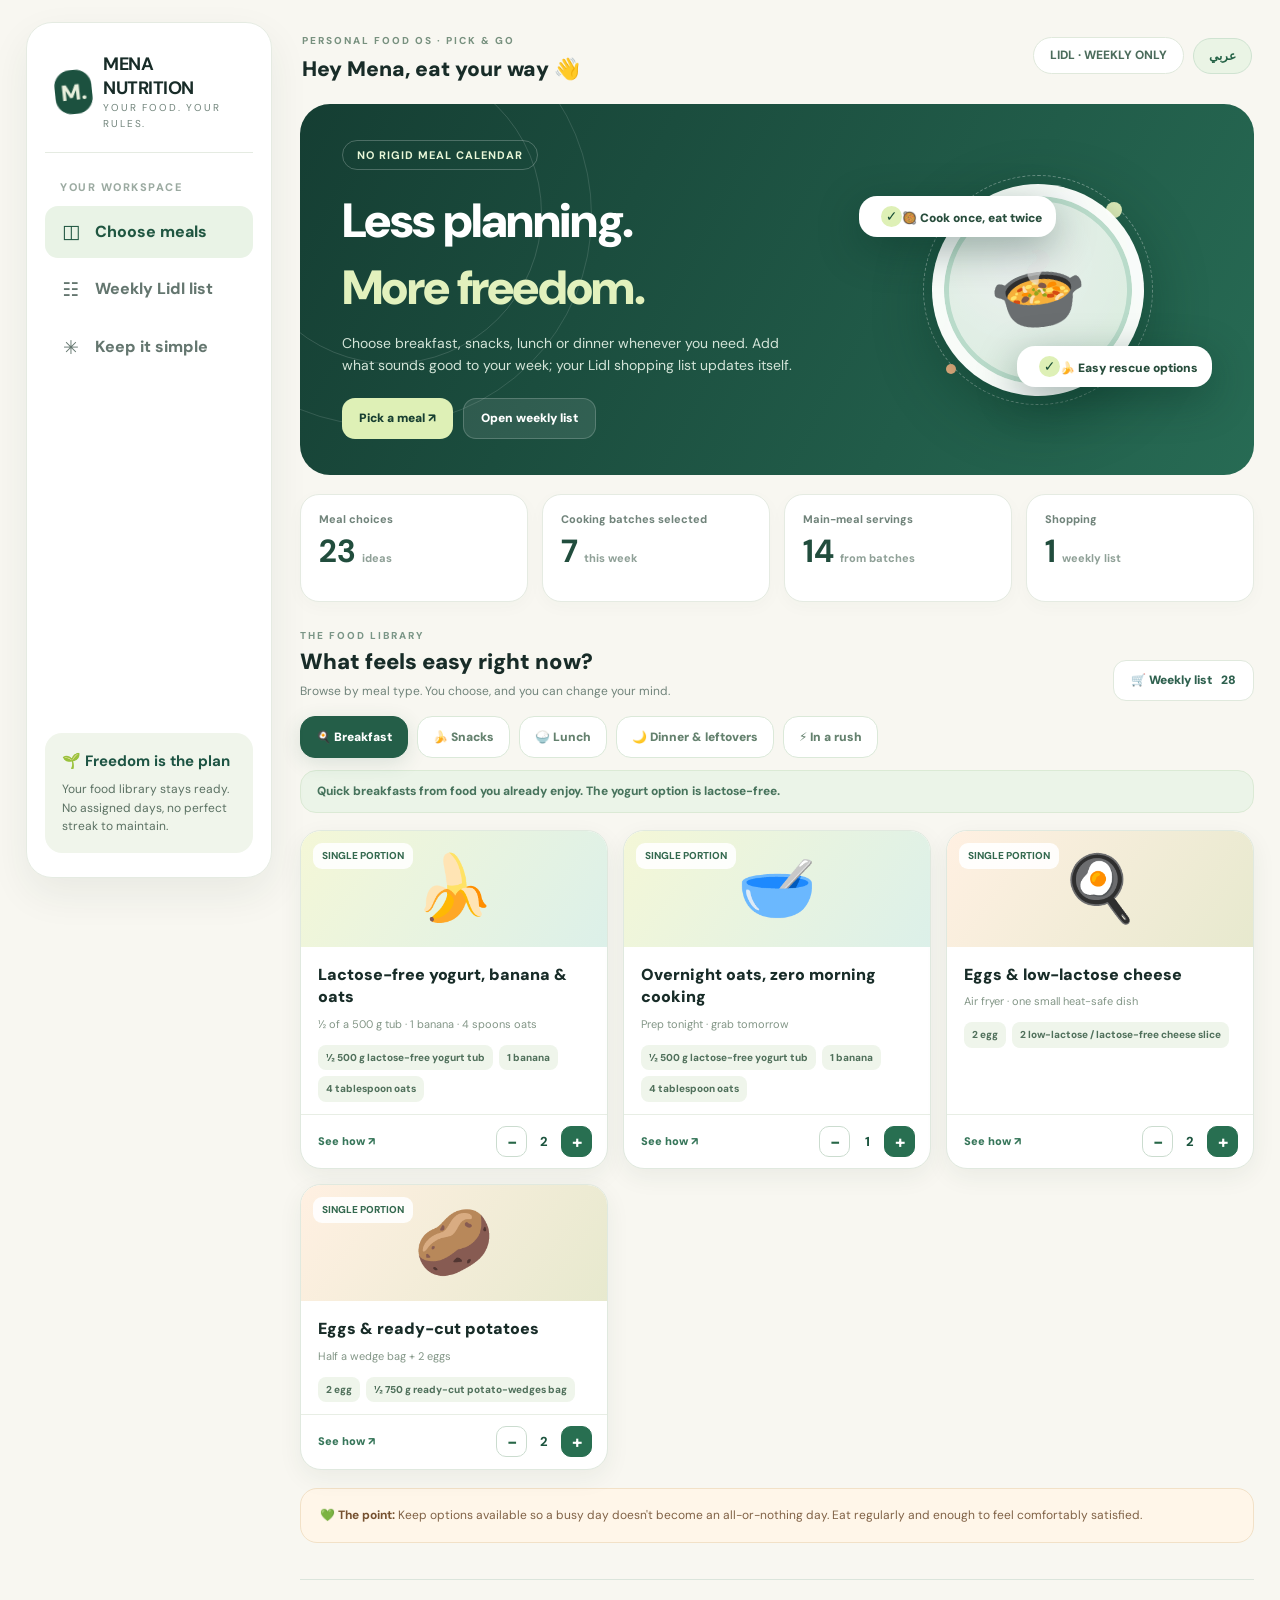
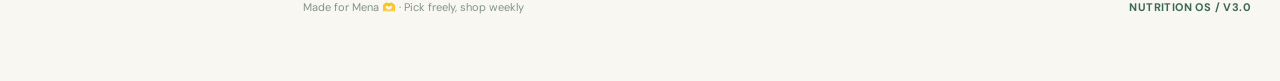
==== commit b17e3bab: "Show pasta choices in bilingual food picker and refresh assets" ====
--- a/index.html
+++ b/index.html
@@ -10,8 +10,8 @@
   <link rel="preconnect" href="https://fonts.gstatic.com" crossorigin>
   <link href="https://fonts.googleapis.com/css2?family=Cairo:wght@400;500;600;700;800;900&family=DM+Sans:wght@400;500;600;700;800&display=swap" rel="stylesheet">
   <link rel="stylesheet" href="style.css">
-  <link rel="stylesheet" href="picker.css">
-  <script src="picker.js" defer></script>
+  <link rel="stylesheet" href="picker.css?v=4">
+  <script src="picker.js?v=4" defer></script>
 </head>
 <body>
   <div class="shell">
@@ -35,7 +35,7 @@
         <div class="hero-art" aria-hidden="true"><div class="orbit"></div><div class="plate">🍲</div><div class="food-bubble bubble1">🥘 Cook once, eat twice</div><div class="food-bubble bubble2">🍌 Easy rescue options</div></div>
       </section>
       <div class="stats" aria-label="Your flexible system">
-        <div class="stat"><div class="stat-label">Meal choices</div><div class="stat-main"><div class="stat-value" id="recipe-total">16</div><div class="stat-unit">ideas</div></div></div>
+        <div class="stat"><div class="stat-label">Meal choices</div><div class="stat-main"><div class="stat-value" id="recipe-total">23</div><div class="stat-unit">ideas</div></div></div>
         <div class="stat"><div class="stat-label">Cooking batches selected</div><div class="stat-main"><div class="stat-value" id="batch-total">0</div><div class="stat-unit">this week</div></div></div>
         <div class="stat"><div class="stat-label">Main-meal servings</div><div class="stat-main"><div class="stat-value" id="main-total">0</div><div class="stat-unit">from batches</div></div></div>
         <div class="stat"><div class="stat-label">Shopping</div><div class="stat-main"><div class="stat-value">1</div><div class="stat-unit">weekly list</div></div></div>
@@ -68,7 +68,7 @@
         <div class="section-title"><div><div class="kicker">YOUR SIMPLE SYSTEM</div><h3>How to make this work for you</h3><p>A small set of practical rules. Nothing complicated.</p></div></div>
         <div class="guide-grid">
           <div class="card guide"><div class="guide-big">🧩</div><h4>Pick by situation</h4><p>No Monday-to-Sunday meal assignments. Open Breakfast, Snacks, Lunch, Dinner or In a rush and choose what suits your time and appetite.</p><p>The + button adds that recipe's ingredients to your one weekly Lidl list. The − button removes a selection.</p></div>
-          <div class="card guide"><div class="guide-big">🍚</div><h4>Cook once, eat twice</h4><p>A main batch often means 2 salmon or chicken portions, 2 scoops of uncooked rice (about 100 g each), and one 300 g vegetable carton. Divide into two meals, and cool and refrigerate the second promptly.</p><p>Use the steaming tray for raw meat or fish only if the rice cooker is built to cook it safely. Never leave raw fish in its plastic wrapper.</p></div>
+          <div class="card guide"><div class="guide-big">🍝</div><h4>Rice, pasta or wedges. Cook once, eat twice.</h4><p>Pick one easy carb: 2 rice scoops, 2 fifths of a 500 g Combino pasta bag (about 200 g dry), or ready-cut wedges. Add 2 fish/chicken portions or 400 g lean mince plus one 300 g vegetable carton. Split into two main meals.</p><p>Only boil pasta in your rice cooker if its manual supports it. Air-fry raw meat or fish separately unless your cooker is explicitly designed to cook it safely. Chill the second meal promptly.</p></div>
           <div class="card guide"><div class="guide-big">🥬</div><h4>Lactose and legumes</h4><p>Ordinary fresh dairy is not part of this menu. Low-fat cheese slices are optional and should be lactose-free or known to suit you. Aged Gouda often contains very little lactose, but tolerance varies.</p><p>Freshona Buttergemüse has butter and peas. Butter is usually low in lactose; peas may cause digestive symptoms. Read the carton and choose plain vegetables if necessary.</p></div>
           <div class="card guide"><div class="guide-big">🌱</div><h4>Regular eating, gentle approach</h4><p>Keep breakfast, lunch, dinner and snacks available without prescribing the same food every day. Long gaps and rigid diet rules can worsen loss-of-control eating for some people. This isn't a calorie target or weight-loss prescription.</p><p>If binge eating is recurring, guided self-help or eating-disorder-focused CBT with a qualified professional can help.</p></div>
         </div>
--- a/picker.css
+++ b/picker.css
@@ -24,6 +24,7 @@
 .pick-art.air{background:linear-gradient(125deg,#fff0e2,#e7e9ce)}
 .pick-art.cold{background:linear-gradient(125deg,#f4f7d7,#dcf0e9)}
 .pick-art.rice{background:linear-gradient(125deg,#e5efda,#c8eadb)}
+.pick-art.pasta{background:linear-gradient(125deg,#fcead9,#f3dcbf)}
 .pick-tag{position:absolute;top:12px;inset-inline-start:12px;background:#ffffffe3;color:#34694f;border-radius:9px;padding:5px 9px;font-size:10px;font-weight:800}
 .pick-body{padding:17px 17px 12px;flex:1}
 .pick-body h4{font-size:16px;line-height:1.4;font-weight:900;margin:0 0 7px}
